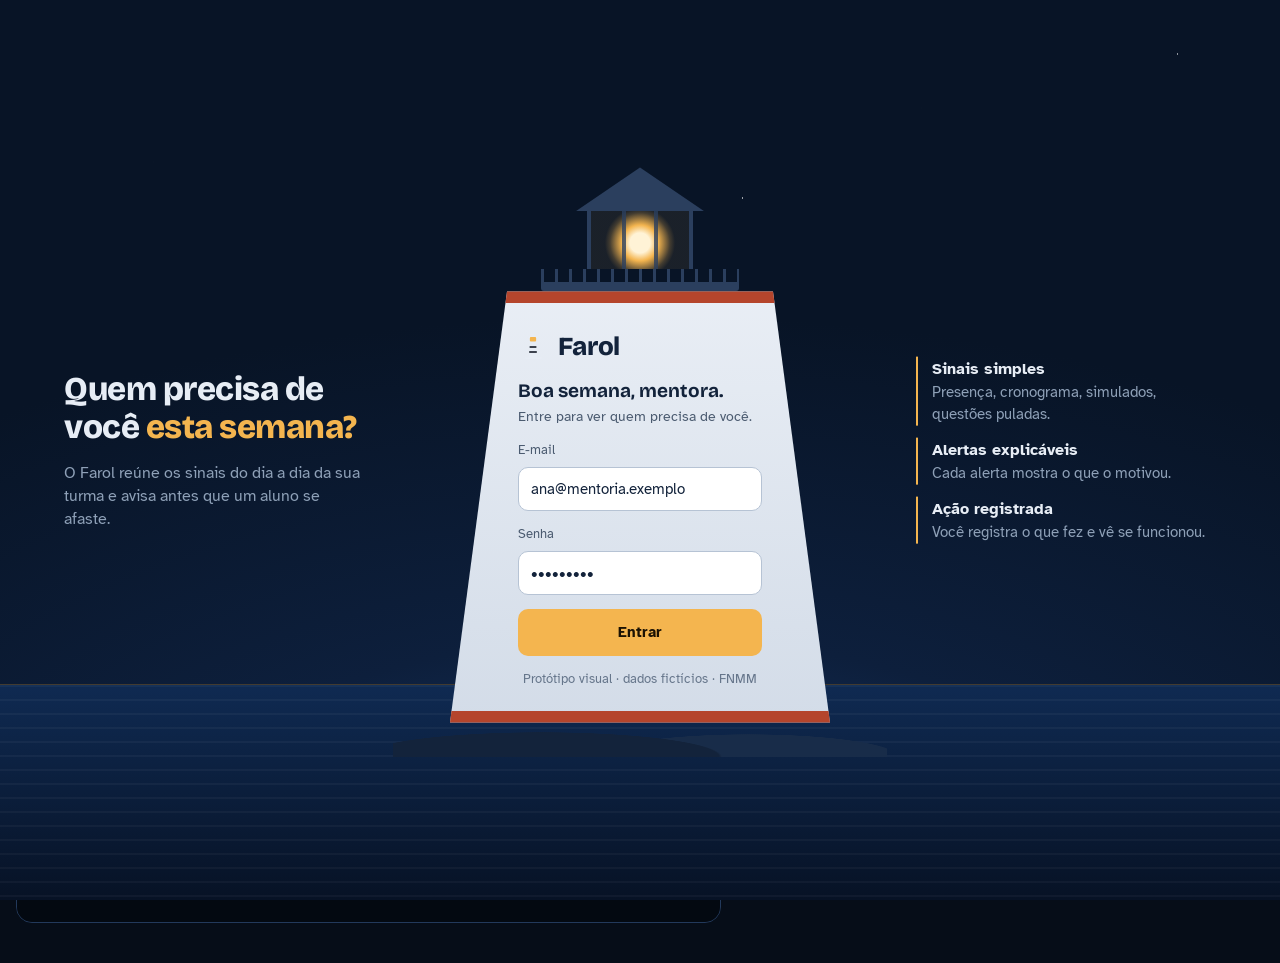
==== index.html @ 8d132df9 "Feat: add mentor panel prototype" ====
<!doctype html>
<html lang="pt-BR">
<head>
<meta charset="utf-8">
<meta name="viewport" content="width=device-width, initial-scale=1, viewport-fit=cover">
<style>:root{padding-top:env(safe-area-inset-top,0px);padding-bottom:env(safe-area-inset-bottom,0px)}body{margin:0}img{max-width:100%}[hidden]{display:none!important}</style>
<title>Farol · Painel do Mentor</title>
<meta name="claude:viewport-fit-sides" content="cover">
<link rel="preconnect" href="https://fonts.googleapis.com">
<link rel="preconnect" href="https://fonts.gstatic.com" crossorigin>
<link rel="stylesheet" href="https://fonts.googleapis.com/css2?family=Bricolage+Grotesque:opsz,wght@12..96,500;12..96,700;12..96,800&family=Atkinson+Hyperlegible:wght@400;700&family=IBM+Plex+Mono:wght@400;500&display=swap">
<style>
/* Layout: night-sea UI, single dark look by choice. The lighthouse sits at the left of the class grid; its beam sweeps an arc and lights up students who need attention, which then fill the alert column. */
:root {
  --night: #060d18;
  --sea: #0b1729;
  --panel: #102039;
  --panel-2: #152a48;
  --line: #22395b;
  --ink: #e7edf5;
  --muted: #8ea0b7;
  --dim: #4a5d78;
  --beam: #f4b54f;
  --beam-glow: rgba(244, 181, 79, .35);
  --warn: #f2875a;
  --warn-bg: rgba(242, 135, 90, .14);
  --amber-bg: rgba(244, 181, 79, .13);
  --ok: #6fcaa0;
  --f-display: "Bricolage Grotesque", "Segoe UI", system-ui, sans-serif;
  --f-body: "Atkinson Hyperlegible", "Segoe UI", system-ui, sans-serif;
  --f-mono: "IBM Plex Mono", ui-monospace, monospace;
  color-scheme: dark;
}
* { box-sizing: border-box; }
html, body { height: 100%; }
body { background: var(--night); color: var(--ink); font-family: var(--f-body); font-size: 15px; line-height: 1.5; }
h1, h2, h3 { font-family: var(--f-display); margin: 0; line-height: 1.15; text-wrap: balance; }
p { margin: 0; }
button { font: inherit; color: inherit; cursor: pointer; }
button:focus-visible, input:focus-visible { outline: 2px solid var(--beam); outline-offset: 2px; }
.mono { font-family: var(--f-mono); font-size: 12px; letter-spacing: .06em; text-transform: uppercase; color: var(--muted); }

/* ---------- Login ---------- */
.login { position: fixed; inset: 0; z-index: 30; overflow: hidden; display: grid; place-items: center; padding-block: calc(24px + env(safe-area-inset-top, 0px)) env(safe-area-inset-bottom, 0px); padding-left: max(16px, env(safe-area-inset-left, 0px)); padding-right: max(16px, env(safe-area-inset-right, 0px));
  --stone: #e9eef5; --stone-2: #d3dce8; --stone-ink: #13233b; --brick: #b5452c; --iron: #2b3f5e; }
.scene { position: absolute; inset: 0; background: radial-gradient(90% 65% at 50% 100%, #1a3a6b 0%, #0d1f3c 45%, #081426 100%); }
.scene-sea { position: absolute; left: 0; right: 0; bottom: 0; height: 24%; background:
  repeating-linear-gradient(180deg, rgba(255,255,255,.035) 0 2px, transparent 2px 14px),
  linear-gradient(180deg, #0f2a52 0%, #071225 100%); border-top: 1px solid rgba(244,181,79,.25); }
.scene-copy { position: absolute; top: 50%; transform: translateY(-50%); width: min(300px, 26vw); display: grid; gap: 14px; }
.scene-copy.left { left: max(24px, 5vw); }
.scene-copy.right { right: max(24px, 5vw); }
.scene-copy h2 { font-size: clamp(26px, 2.6vw, 36px); font-weight: 800; letter-spacing: -.015em; }
.scene-copy h2 em { font-style: normal; color: var(--beam); }
.scene-copy p { color: var(--muted); font-size: 15.5px; }
.scene-copy ul { list-style: none; margin: 0; padding: 0; display: grid; gap: 12px; }
.scene-copy li { display: grid; gap: 2px; padding-left: 14px; border-left: 2px solid var(--beam); font-size: 14.5px; color: var(--muted); }
.scene-copy li b { color: var(--ink); font-size: 15.5px; }
.night { position: absolute; inset: 0; background: var(--night); z-index: 1; }
.tower-wrap { transition: opacity 1.2s ease, filter 1.2s ease, transform 1.2s ease; }
.tower-wrap.dissolve { opacity: 0; filter: blur(10px); transform: scale(1.06); }
.login.busy .btn-primary { opacity: .7; pointer-events: none; }
.login-beam { position: absolute; inset: 0; pointer-events: none; mix-blend-mode: screen; z-index: 3; transition: opacity 1.4s; }
.login-beam.off { opacity: 0; }
.tower-wrap { position: relative; z-index: 4; width: min(380px, 100%); display: grid; justify-items: center; }
.roof { width: 34%; height: 44px; background: var(--iron); clip-path: polygon(50% 0, 100% 100%, 0 100%); }
.lamproom { width: 28%; height: 58px; border: 4px solid var(--iron); border-top: 0; border-bottom: 0; background: linear-gradient(90deg, transparent 32%, rgba(43,63,94,.8) 32% 36%, transparent 36% 64%, rgba(43,63,94,.8) 64% 68%, transparent 68%), radial-gradient(circle at 50% 55%, #fff3d6 0 10px, #f4b54f 18px, rgba(244,181,79,.25) 30px, rgba(244,181,79,.08) 60%); display: grid; place-items: center; }
.lamp { width: 8px; height: 8px; }
.gallery { width: 52%; height: 22px; background: repeating-linear-gradient(90deg, var(--iron) 0 3px, transparent 3px 14px); border-bottom: 9px solid var(--iron); border-radius: 0 0 3px 3px; }
.tower { position: relative; width: 100%; background: linear-gradient(180deg, var(--stone), var(--stone-2)); color: var(--stone-ink); clip-path: polygon(15% 0, 85% 0, 100% 100%, 0 100%); padding: 36px 18% 34px; display: grid; gap: 14px; }
.tower::before { content: ""; position: absolute; left: 0; right: 0; top: 0; height: 12px; background: var(--brick); }
.tower::after { content: ""; position: absolute; left: 0; right: 0; bottom: 0; height: 12px; background: var(--brick); }
.tower .brand span { font-size: 26px; color: var(--stone-ink); }
.tower h1 { font-size: 19px; font-weight: 700; color: var(--stone-ink); }
.tower .tag { font-size: 14px; color: #4b5b70; }
.tower .field label { color: #4b5b70; }
.tower .field input { background: #fff; border: 1px solid #b6c3d4; color: var(--stone-ink); padding: 10px 12px; }
.tower .btn-primary { font-size: 15px; }
.tower .login-foot { color: #66768b; }
.tower .brand svg { width: 30px; height: 30px; }
.rocks { width: 130%; max-width: 100vw; height: 34px; background: radial-gradient(60% 120% at 30% 100%, #13233b 60%, transparent 61%), radial-gradient(50% 110% at 72% 100%, #182c49 60%, transparent 61%); }
@media (max-width: 1000px) { .scene-copy { display: none; } }
.stars { position: absolute; inset: 0; background-image:
  radial-gradient(1px 1px at 12% 18%, #fff8 50%, transparent 51%), radial-gradient(1px 1px at 34% 8%, #fff6 50%, transparent 51%),
  radial-gradient(1.5px 1.5px at 58% 22%, #fff9 50%, transparent 51%), radial-gradient(1px 1px at 72% 12%, #fff5 50%, transparent 51%),
  radial-gradient(1px 1px at 86% 30%, #fff7 50%, transparent 51%), radial-gradient(1px 1px at 44% 36%, #fff4 50%, transparent 51%),
  radial-gradient(1.5px 1.5px at 92% 6%, #fff8 50%, transparent 51%), radial-gradient(1px 1px at 22% 40%, #fff5 50%, transparent 51%); }
.field { display: grid; gap: 6px; }
.field label { font-size: 13px; color: var(--muted); }
.field input { background: var(--sea); border: 1px solid var(--line); border-radius: 10px; padding: 11px 12px; color: var(--ink); font: inherit; }
.btn-primary { background: var(--beam); color: #1b1203; border: 0; border-radius: 10px; padding: 12px 16px; font-weight: 700; font-size: 16px; box-shadow: 0 0 0 0 var(--beam-glow); transition: box-shadow .2s; }
.btn-primary:hover { box-shadow: 0 0 0 6px var(--beam-glow); }
.login-foot { font-size: 12.5px; color: var(--dim); text-align: center; }

.brand { display: flex; align-items: center; gap: 10px; }
.brand svg { width: 34px; height: 34px; flex: none; }
.brand span { font-family: var(--f-display); font-weight: 800; font-size: 22px; letter-spacing: -.01em; }

/* ---------- Painel ---------- */
.app { min-height: 100%; display: grid; grid-template-rows: auto 1fr; }
.topbar { position: sticky; top: env(safe-area-inset-top, 0px); z-index: 5; background: rgba(6, 13, 24, .9); backdrop-filter: blur(8px); border-bottom: 1px solid var(--line); }
.topbar .in { max-width: 1320px; margin: 0 auto; padding-block: 12px; padding-left: max(16px, env(safe-area-inset-left, 0px)); padding-right: max(16px, env(safe-area-inset-right, 0px)); display: flex; align-items: center; gap: 16px; flex-wrap: wrap; }
.topbar .week { margin-left: auto; }
.who-me { display: flex; align-items: center; gap: 10px; font-size: 14px; }
.avatar { width: 32px; height: 32px; border-radius: 50%; display: grid; place-items: center; background: var(--panel-2); font-family: var(--f-mono); font-size: 12px; color: var(--ink); flex: none; }
.btn-ghost { background: transparent; border: 1px solid var(--line); border-radius: 9px; padding: 7px 12px; font-size: 13.5px; display: inline-flex; gap: 8px; align-items: center; }
.btn-ghost:hover { border-color: var(--beam); color: var(--beam); }

main.wrap { max-width: 1320px; margin: 0 auto; width: 100%; padding-block: 24px 40px; padding-left: max(16px, env(safe-area-inset-left, 0px)); padding-right: max(16px, env(safe-area-inset-right, 0px)); display: grid; gap: 20px; align-content: start; }
.greet { display: flex; justify-content: space-between; align-items: end; gap: 16px; flex-wrap: wrap; }
.greet h1 { font-size: clamp(24px, 3vw, 32px); font-weight: 700; }
.greet p { color: var(--muted); }
.stats { display: grid; grid-template-columns: repeat(4, minmax(0, 1fr)); gap: 12px; }
.stat { background: var(--panel); border: 1px solid var(--line); border-radius: 12px; padding: 14px 16px; display: grid; gap: 2px; }
.stat b { font-family: var(--f-display); font-size: 32px; line-height: 1.1; font-variant-numeric: tabular-nums; }
.stat span { font-size: 13px; color: var(--muted); }
.stat.p b { color: var(--warn); } .stat.a b { color: var(--beam); } .stat.o b { color: var(--ink); } .stat.k b { color: var(--ok); }

.board { display: grid; grid-template-columns: minmax(0, 1.35fr) minmax(0, 1fr); gap: 20px; align-items: start; }
.sea { position: relative; background: linear-gradient(180deg, var(--sea), #0a1424); border: 1px solid var(--line); border-radius: 16px; overflow: hidden; padding: 20px 20px 24px 96px; min-height: 420px; }
.sea-head { display: flex; justify-content: space-between; gap: 12px; align-items: baseline; margin-bottom: 14px; position: relative; z-index: 3; flex-wrap: wrap; }
.sea-head h2 { font-size: 18px; font-weight: 700; }
.house { position: absolute; left: 14px; top: 26px; width: 62px; z-index: 4; }
.beam { position: absolute; inset: 0; pointer-events: none; z-index: 2; mix-blend-mode: screen; transition: opacity 1.4s; }
.beam.off { opacity: 0; }
.shade { position: absolute; inset: 0; pointer-events: none; z-index: 3; background: rgba(3, 7, 14, .86); transition: opacity .6s; }
.shade.off { opacity: 0; }
.grid { position: relative; z-index: 1; display: grid; grid-template-columns: repeat(auto-fill, minmax(118px, 1fr)); gap: 8px; }
.tile { display: flex; align-items: center; gap: 8px; padding: 8px; border-radius: 10px; background: rgba(21, 42, 72, .55); border: 1px solid transparent; text-align: left; transition: background .4s, border-color .4s, box-shadow .6s, opacity .4s; min-width: 0; }
.tile .avatar { width: 28px; height: 28px; font-size: 11px; }
.tile .nm { font-size: 13.5px; white-space: nowrap; overflow: hidden; text-overflow: ellipsis; min-width: 0; }
.tile .dot { width: 8px; height: 8px; border-radius: 50%; margin-left: auto; flex: none; background: var(--dim); opacity: 0; transition: opacity .4s; }
.tile.seen .dot { opacity: 1; }
.tile.seen.ok .dot { background: var(--ok); opacity: .55; }
.tile.seen.obs { border-color: rgba(142, 160, 183, .35); }
.tile.seen.obs .dot { background: var(--muted); }
.tile.lit { background: var(--amber-bg); border-color: var(--beam); box-shadow: 0 0 0 1px var(--beam), 0 0 28px -4px var(--beam-glow); }
.tile.lit .avatar { background: var(--beam); color: #1b1203; }
.tile.lit .dot { background: var(--beam); }
.tile.lit.prio { background: var(--warn-bg); border-color: var(--warn); box-shadow: 0 0 0 1px var(--warn), 0 0 30px -4px rgba(242, 135, 90, .45); }
.tile.lit.prio .avatar { background: var(--warn); }
.tile.lit.prio .dot { background: var(--warn); }
.tile.flash { animation: flash 1.1s ease-out; }
@keyframes flash { 0% { transform: scale(1); } 25% { transform: scale(1.07); } 100% { transform: scale(1); } }
.legend { display: flex; flex-wrap: wrap; gap: 14px; margin-top: 16px; font-size: 12.5px; color: var(--muted); position: relative; z-index: 3; }
.legend i { display: inline-block; width: 8px; height: 8px; border-radius: 50%; margin-right: 6px; vertical-align: 1px; }

.alerts { display: grid; gap: 12px; }
.alerts-head { display: flex; justify-content: space-between; align-items: baseline; gap: 10px; }
.alerts-head h2 { font-size: 18px; font-weight: 700; }
.scan-state { font-family: var(--f-mono); font-size: 12px; color: var(--beam); }
.empty { border: 1px dashed var(--line); border-radius: 14px; padding: 28px 20px; text-align: center; color: var(--muted); font-size: 14px; }
.card { background: var(--panel); border: 1px solid var(--line); border-left: 3px solid var(--beam); border-radius: 12px; padding: 16px; display: grid; gap: 10px; animation: enter .5s ease-out both; }
.card.prio { border-left-color: var(--warn); }
@keyframes enter { from { opacity: 0; transform: translateY(8px); } to { opacity: 1; transform: none; } }
.card-top { display: flex; align-items: center; gap: 10px; }
.card-top .avatar { background: var(--panel-2); }
.card-top b { font-family: var(--f-display); font-size: 16.5px; }
.card-top small { display: block; color: var(--muted); font-size: 12.5px; }
.lvl { margin-left: auto; font-family: var(--f-mono); font-size: 11px; text-transform: uppercase; letter-spacing: .05em; padding: 3px 8px; border-radius: 6px; background: var(--amber-bg); color: var(--beam); white-space: nowrap; }
.lvl.prio { background: var(--warn-bg); color: var(--warn); }
.chips { display: flex; flex-wrap: wrap; gap: 6px; }
.chip { font-size: 12.5px; padding: 3px 9px; border-radius: 6px; background: var(--panel-2); }
.profile { font-size: 13.5px; color: var(--muted); }
.profile b { color: var(--ink); }
.card-actions { display: flex; gap: 8px; flex-wrap: wrap; }
.btn-sm { border: 1px solid var(--line); background: var(--panel-2); border-radius: 8px; padding: 6px 11px; font-size: 13px; }
.btn-sm.solid { background: var(--beam); color: #1b1203; border-color: var(--beam); font-weight: 700; }
.btn-sm:hover { border-color: var(--beam); }
.note-ok { font-size: 13px; color: var(--ok); background: rgba(111, 202, 160, .1); border-radius: 10px; padding: 10px 12px; }

/* ---------- Ficha ---------- */
.scrim { position: fixed; inset: 0; background: rgba(2, 6, 12, .6); z-index: 20; }
.drawer { position: fixed; top: 0; right: 0; bottom: 0; width: min(500px, 100%); z-index: 21; background: var(--sea); border-left: 1px solid var(--line); overflow-y: auto; padding: calc(20px + env(safe-area-inset-top, 0px)) max(20px, env(safe-area-inset-right, 0px)) calc(24px + env(safe-area-inset-bottom, 0px)) 22px; display: grid; gap: 18px; align-content: start; animation: slide .3s ease-out; }
@keyframes slide { from { transform: translateX(30px); opacity: 0; } to { transform: none; opacity: 1; } }
.drawer-head { display: flex; gap: 12px; align-items: center; }
.drawer-head .avatar { width: 44px; height: 44px; font-size: 14px; background: var(--beam); color: #1b1203; }
.drawer-head h2 { font-size: 22px; }
.drawer-head small { color: var(--muted); font-size: 13px; }
.drawer-head .x { margin-left: auto; background: none; border: 1px solid var(--line); border-radius: 8px; width: 34px; height: 34px; }
.box { background: var(--panel); border: 1px solid var(--line); border-radius: 12px; padding: 16px; display: grid; gap: 10px; }
.box h3 { font-size: 15px; font-weight: 700; }
.why { display: grid; gap: 0; }
.why-row { display: grid; grid-template-columns: minmax(0, 1fr) auto; gap: 4px 12px; padding-block: 10px; border-top: 1px solid var(--line); font-size: 14px; }
.why-row:first-child { border-top: 0; padding-top: 0; }
.why-row .cmp { grid-column: 1; font-family: var(--f-mono); font-size: 12px; color: var(--muted); }
.why-row .pts { grid-row: 1 / span 2; grid-column: 2; align-self: center; font-family: var(--f-mono); font-size: 13px; color: var(--beam); }
.why-total { display: flex; justify-content: space-between; font-family: var(--f-mono); font-size: 12.5px; color: var(--muted); padding-top: 10px; border-top: 1px solid var(--line); }
.why-total b { color: var(--ink); font-weight: 500; }
.spark { width: 100%; height: 64px; display: block; }
.sugg { display: grid; gap: 8px; }
.sugg label { display: flex; gap: 10px; align-items: flex-start; padding: 10px 12px; border: 1px solid var(--line); border-radius: 10px; font-size: 14px; cursor: pointer; }
.sugg input { accent-color: var(--beam); margin-top: 3px; }
.meta { display: grid; grid-template-columns: auto minmax(0, 1fr); gap: 6px 14px; font-size: 13.5px; }
.meta dt { color: var(--muted); }
.meta dd { margin: 0; }

@media (max-width: 960px) {
  .board { grid-template-columns: minmax(0, 1fr); }
}
@media (max-width: 560px) {
  .stats { grid-template-columns: repeat(2, minmax(0, 1fr)); }
  .sea { padding-left: 74px; }
  .house { width: 48px; left: 12px; }
  .grid { grid-template-columns: repeat(auto-fill, minmax(104px, 1fr)); }
  .tower { padding: 30px 16% 30px; }
}
</style>
</head>
<body>
<svg width="0" height="0" style="position:absolute" aria-hidden="true">
  <defs>
    <symbol id="logo" viewBox="0 0 48 48">
      <path d="M20 14h8l3 28H17z" fill="#e7edf5"/>
      <path d="M18.6 24h10.8M17.9 32h12.2" stroke="#060d18" stroke-width="2.4"/>
      <rect x="19" y="8" width="10" height="7" rx="1.5" fill="#f4b54f"/>
      <path d="M24 4l6 4H18z" fill="#e7edf5"/>
      <path d="M12 42h24" stroke="#e7edf5" stroke-width="2.4" stroke-linecap="round"/>
    </symbol>
    <symbol id="house" viewBox="0 0 80 200">
      <path d="M30 40h20l8 150H22z" fill="#dfe6ef"/>
      <path d="M27.6 80h24.8M25.6 115h28.8M23.8 150h32.4" stroke="#b5452c" stroke-width="12"/>
      <rect x="24" y="34" width="32" height="8" rx="2" fill="#2b3f5e"/>
      <rect class="lamp" x="29" y="16" width="22" height="18" rx="3" fill="#f4b54f"/>
      <path d="M26 16h28L40 2z" fill="#2b3f5e"/>
      <path d="M8 196c10-8 54-8 64 0" stroke="#1b2c46" stroke-width="10" stroke-linecap="round" fill="none"/>
    </symbol>
  </defs>
</svg>

<!-- LOGIN -->
<section class="login" id="login">
  <div class="night" id="night">
  <div class="scene" aria-hidden="true">
    <div class="stars"></div>
    <div class="scene-sea"></div>
  </div>
  <div class="scene-copy left">
    <h2>Quem precisa de você <em>esta semana?</em></h2>
    <p>O Farol reúne os sinais do dia a dia da sua turma e avisa antes que um aluno se afaste.</p>
  </div>
  <div class="scene-copy right">
    <ul>
      <li><b>Sinais simples</b>Presença, cronograma, simulados, questões puladas.</li>
      <li><b>Alertas explicáveis</b>Cada alerta mostra o que o motivou.</li>
      <li><b>Ação registrada</b>Você registra o que fez e vê se funcionou.</li>
    </ul>
  </div>
  </div>
  <canvas class="login-beam" id="loginBeam" aria-hidden="true"></canvas>

  <div class="tower-wrap">
    <div class="roof" aria-hidden="true"></div>
    <div class="lamproom" aria-hidden="true"><span class="lamp" id="lamp"></span></div>
    <div class="gallery" aria-hidden="true"></div>
    <form class="tower" id="loginForm" autocomplete="off">
      <div class="brand"><svg aria-hidden="true"><use href="#logo"/></svg><span>Farol</span></div>
      <div style="display:grid;gap:4px">
        <h1>Boa semana, mentora.</h1>
        <p class="tag">Entre para ver quem precisa de você.</p>
      </div>
      <div class="field"><label for="email">E-mail</label><input id="email" type="email" value="ana@mentoria.exemplo"></div>
      <div class="field"><label for="senha">Senha</label><input id="senha" type="password" value="farol2026"></div>
      <button class="btn-primary" type="submit">Entrar</button>
      <p class="login-foot">Protótipo visual · dados fictícios · FNMM</p>
    </form>
    <div class="rocks" aria-hidden="true"></div>
  </div>
</section>

<!-- PAINEL -->
<div class="app" id="app">
  <header class="topbar">
    <div class="in">
      <div class="brand"><svg aria-hidden="true"><use href="#logo"/></svg><span>Farol</span></div>
      <span class="mono week">Semana de 19 a 25/out</span>
      <button class="btn-ghost" id="rescan" type="button">↻ Varrer de novo</button>
      <div class="who-me"><span class="avatar">AS</span><span>Ana Souza</span></div>
    </div>
  </header>

  <main class="wrap">
    <div class="greet">
      <div style="display:grid;gap:4px">
        <h1>Bom dia, Ana.</h1>
        <p>O Farol varreu os sinais da sua turma nesta semana.</p>
      </div>
      <span class="mono">38 alunos · atualizado às 08:00</span>
    </div>

    <div class="stats">
      <div class="stat p"><b id="cP">0</b><span>prioridade</span></div>
      <div class="stat a"><b id="cA">0</b><span>atenção</span></div>
      <div class="stat o"><b id="cO">0</b><span>observar</span></div>
      <div class="stat k"><b id="cK">0</b><span>em dia</span></div>
    </div>

    <div class="board">
      <div class="sea" id="sea">
        <svg class="house" id="house" viewBox="0 0 80 200" aria-hidden="true"><use href="#house"/></svg>
        <canvas class="beam" id="beam" aria-hidden="true"></canvas>
        <div class="shade" id="shade"></div>
        <div class="sea-head">
          <h2>Sua turma</h2>
          <span class="mono">ordem alfabética</span>
        </div>
        <div class="grid" id="grid"></div>
        <div class="legend">
          <span><i style="background:var(--warn)"></i>Prioridade</span>
          <span><i style="background:var(--beam)"></i>Atenção</span>
          <span><i style="background:var(--muted)"></i>Observar</span>
          <span><i style="background:var(--ok);opacity:.6"></i>Em dia</span>
        </div>
      </div>

      <aside class="alerts">
        <div class="alerts-head">
          <h2>Precisam de atenção</h2>
          <span class="scan-state" id="scanState">varrendo…</span>
        </div>
        <div id="alertList" style="display:grid;gap:12px">
          <div class="empty" id="empty">O facho está passando pela turma.<br>Quem precisar de atenção aparece aqui.</div>
        </div>
        <div class="note-ok" id="okNote" hidden>✓ 2 alunos melhoraram depois das ações da semana passada: Sofia N. e Igor C.</div>
      </aside>
    </div>
  </main>
</div>

<div class="scrim" id="scrim" hidden></div>
<aside class="drawer" id="drawer" hidden aria-label="Ficha do aluno"></aside>

<script>
const FLAGGED = {
  "Beatriz A.": {
    age: 16, level: "prio", levelTxt: "Prioridade", profile: "perda de motivação", course: "Direito", report: "Responsáveis (com consentimento)",
    chips: ["sem acesso há 8 dias", "faltou aos 2 últimos encontros", "45% de pulos rápidos"],
    why: [
      ["Sem acesso à plataforma", "8 dias · antes: acesso quase diário", "gatilho"],
      ["Faltas em encontros de mentoria", "2 seguidas · antes: nenhuma em 6 semanas", "+4"],
      ["Questões puladas em menos de 20 s", "45% · antes: 8%", "+1"]
    ],
    total: "5 pts + gatilho forte",
    trend: [6, 6, 5, 5, 3, 1],
    sugg: ["Contato hoje, por mensagem pessoal, sem cobrança", "Conversa sobre o objetivo e o curso escolhido", "Se não houver resposta em 48h, falar com os responsáveis"]
  },
  "Lucas S.": {
    age: 17, level: "att", levelTxt: "Atenção", profile: "sobrecarga", course: "Medicina", report: "Responsáveis (com consentimento)",
    chips: ["pulou 8 de 10 difíceis em Química", "estudo após 23h em 4 de 7 dias", "2 mensagens sem resposta"],
    why: [
      ["Evita o desafio em Química", "80% das difíceis puladas · antes: 30%", "+2"],
      ["Sessões de estudo após 23h", "4 de 7 dias · antes: 1 de 7", "+1"],
      ["Mensagens do mentor sem resposta", "2 · antes: respondia no mesmo dia", "+2"]
    ],
    total: "5 pts",
    trend: [5, 6, 6, 5, 4, 3],
    sugg: ["Conversa sobre a rotina e o sono", "Reduzir a carga desta semana de 30h para 24h", "Trocar blocos de Humanas (acima da meta) por Estequiometria"]
  },
  "Pedro H.": {
    age: 17, level: "att", levelTxt: "Atenção", profile: "dificuldade em Matemática", course: "Engenharia Civil", report: "Responsáveis (com consentimento)",
    chips: ["70% de erro em Funções", "5 min por questão de Matemática", "simulado: −40 pts em Matemática"],
    why: [
      ["Cronograma de Matemática", "50% cumprido · antes: 85%", "+2"],
      ["Evita o desafio em Matemática", "75% das difíceis puladas · antes: 35%", "+2"],
      ["Simulado de Matemática", "−40 pontos em relação ao anterior", "+1"]
    ],
    total: "5 pts",
    trend: [5, 5, 4, 4, 4, 3],
    sugg: ["Reforço em Funções com questões de nível médio", "Monitoria de Matemática nesta semana", "Revisar a trilha: voltar a Funções do 1º grau"]
  },
  "Rafael M.": {
    age: 29, level: "att", levelTxt: "Atenção", profile: "conciliar trabalho e estudo", course: "Medicina", report: "O próprio aluno (adulto)",
    chips: ["3 prazos perdidos em semana de plantão", "estuda só nos dias de folga"],
    why: [
      ["Prazos do cronograma", "3 perdidos na semana de plantão · antes: 0", "+2"],
      ["Dias com acesso", "2 por semana · antes: 5", "+2"]
    ],
    total: "4 pts",
    trend: [5, 5, 3, 5, 2, 2],
    sugg: ["Cronograma ajustado à escala de plantões", "Blocos curtos de 25 min nos dias de plantão", "Concentrar simulados nas folgas"]
  }
};
const OBSERVE = ["Daniel F.", "Júlia R.", "Thiago R."];
const NAMES = ["Ana C.","Bruno L.","Beatriz A.","Camila R.","Carlos E.","Daniel F.","Davi N.","Eduarda P.","Enzo M.","Fernanda T.","Gabriel S.","Giovana B.","Gustavo O.","Helena V.","Igor C.","Isabela M.","João P.","Júlia R.","Larissa G.","Laura F.","Lucas S.","Luiza D.","Marcos A.","Maria C.","Mateus B.","Nicole S.","Pedro H.","Rafael M.","Rebeca L.","Samuel T.","Sofia N.","Thiago R.","Valentina C.","Vinícius P.","Yasmin O.","Arthur G.","Manuela K.","Leonardo V."].sort((a, b) => a.localeCompare(b, "pt"));
const initials = n => n.split(/\s+/).map(p => p[0]).join("").slice(0, 2).toUpperCase();
const reduce = matchMedia("(prefers-reduced-motion: reduce)").matches;

/* ---------- Login: uma volta completa, da direita, sentido anti-horário ---------- */
const login = document.getElementById("login");
const lc = document.getElementById("loginBeam");
const lctx = lc.getContext("2d");
const night = document.getElementById("night");
let loginRaf = 0;
function revealFromLogin(done) {
  const DUR = reduce ? 0 : 4200;
  const t0 = performance.now();
  const step = now => {
    const r = login.getBoundingClientRect();
    const dpr = devicePixelRatio || 1;
    if (lc.width !== Math.round(r.width * dpr) || lc.height !== Math.round(r.height * dpr)) {
      lc.width = Math.round(r.width * dpr); lc.height = Math.round(r.height * dpr);
    }
    lctx.setTransform(dpr, 0, 0, dpr, 0, 0);
    lctx.clearRect(0, 0, r.width, r.height);
    const lamp = document.getElementById("lamp").getBoundingClientRect();
    const ox = lamp.left - r.left + lamp.width / 2, oy = lamp.top - r.top + lamp.height / 2;
    const p = DUR ? Math.min(1, (now - t0) / DUR) : 1;
    const e = p < .5 ? 2 * p * p : 1 - Math.pow(-2 * p + 2, 2) / 2;
    const swept = 360 * e;                       // graus já varridos
    drawBeam(lctx, ox, oy, -swept * Math.PI / 180, Math.hypot(r.width, r.height) * 1.1, 0.16, 0.5);
    const g = lctx.createRadialGradient(ox, oy, 0, ox, oy, 70);
    g.addColorStop(0, "rgba(255,214,140,.8)"); g.addColorStop(1, "rgba(255,214,140,0)");
    lctx.fillStyle = g; lctx.beginPath(); lctx.arc(ox, oy, 70, 0, Math.PI * 2); lctx.fill();
    // conic do CSS: 0deg = para cima, horário. O facho começa à direita (90deg) e anda para trás.
    const lead = 90 - swept - 4;
    const m = `conic-gradient(from ${lead}deg at ${ox}px ${oy}px, #000 0deg, transparent 10deg ${Math.max(10, swept + 4)}deg, #000 ${Math.max(12, swept + 6)}deg)`;
    night.style.webkitMaskImage = m; night.style.maskImage = m;
    if (p < 1) { loginRaf = requestAnimationFrame(step); return; }
    night.style.opacity = 0;
    lc.classList.add("off");
    document.querySelector(".tower-wrap").classList.add("dissolve");
    setTimeout(done, reduce ? 0 : 1200);
  };
  loginRaf = requestAnimationFrame(step);
}
function drawBeam(ctx, ox, oy, ang, len, half, alpha) {
  const g = ctx.createRadialGradient(ox, oy, 0, ox, oy, len);
  g.addColorStop(0, `rgba(255,214,140,${alpha})`);
  g.addColorStop(0.45, `rgba(255,206,120,${alpha * 0.4})`);
  g.addColorStop(1, "rgba(255,206,120,0)");
  ctx.fillStyle = g;
  ctx.beginPath();
  ctx.moveTo(ox, oy);
  ctx.arc(ox, oy, len, ang - half, ang + half);
  ctx.closePath();
  ctx.fill();
}

/* ---------- Painel ---------- */
const grid = document.getElementById("grid");
NAMES.forEach(n => {
  const b = document.createElement("button");
  b.type = "button";
  b.className = "tile";
  b.dataset.name = n;
  const f = FLAGGED[n];
  b.dataset.kind = f ? f.level : OBSERVE.includes(n) ? "obs" : "ok";
  b.innerHTML = `<span class="avatar">${initials(n)}</span><span class="nm">${n}</span><span class="dot"></span>`;
  if (f) b.addEventListener("click", () => openDrawer(n));
  grid.appendChild(b);
});

const sea = document.getElementById("sea");
const bc = document.getElementById("beam");
const bctx = bc.getContext("2d");
const shade = document.getElementById("shade");
const list = document.getElementById("alertList");
const counts = { prio: 0, att: 0, obs: 0, ok: 0 };
const START = -12, END = 100;   // graus: 0 = para a direita, 90 = para baixo
let scanRaf = 0, tiles = [], origin = { x: 0, y: 0 };

function measure() {
  const r = sea.getBoundingClientRect();
  const lamp = document.getElementById("house").getBoundingClientRect();
  origin = { x: lamp.left - r.left + lamp.width / 2, y: lamp.top - r.top + lamp.height * 0.125 };
  const dpr = devicePixelRatio || 1;
  bc.width = Math.round(r.width * dpr); bc.height = Math.round(r.height * dpr);
  bctx.setTransform(dpr, 0, 0, dpr, 0, 0);
  tiles = [...grid.children].map(el => {
    const t = el.getBoundingClientRect();
    const dx = t.left - r.left + t.width / 2 - origin.x, dy = t.top - r.top + t.height / 2 - origin.y;
    return { el, ang: Math.atan2(dy, dx) * 180 / Math.PI };
  });
  return r;
}

function paint(deg, revealAll) {
  const r = sea.getBoundingClientRect();
  bctx.clearRect(0, 0, r.width, r.height);
  const len = Math.hypot(r.width, r.height) * 1.2;
  drawBeam(bctx, origin.x, origin.y, deg * Math.PI / 180, len, 0.13, 0.5);
  const g = bctx.createRadialGradient(origin.x, origin.y, 0, origin.x, origin.y, 46);
  g.addColorStop(0, "rgba(255,214,140,.7)"); g.addColorStop(1, "rgba(255,214,140,0)");
  bctx.fillStyle = g; bctx.beginPath(); bctx.arc(origin.x, origin.y, 46, 0, Math.PI * 2); bctx.fill();
  if (!revealAll) {
    // tudo que o facho já varreu (de START até a borda do facho) fica revelado
    const cssFrom = 90 + START - 30;            // conic: 0deg = para cima
    const edge = deg - START + 30 + 6;
    const m = `conic-gradient(from ${cssFrom}deg at ${origin.x}px ${origin.y}px, transparent 0deg ${edge}deg, #000 ${edge + 8}deg)`;
    shade.style.webkitMaskImage = m; shade.style.maskImage = m;
  }
}

function reveal(t) {
  if (t.el.classList.contains("seen")) return;
  const k = t.el.dataset.kind;
  t.el.classList.add("seen", k === "prio" || k === "att" ? "lit" : k);
  if (k === "prio") t.el.classList.add("prio");
  counts[k]++;
  document.getElementById({ prio: "cP", att: "cA", obs: "cO", ok: "cK" }[k]).textContent = counts[k];
  if (k === "prio" || k === "att") {
    if (!reduce) t.el.classList.add("flash");
    addCard(t.el.dataset.name);
  }
}

function addCard(n) {
  const f = FLAGGED[n];
  document.getElementById("empty")?.remove();
  const c = document.createElement("article");
  c.className = "card" + (f.level === "prio" ? " prio" : "");
  c.dataset.rank = f.level === "prio" ? 0 : 1;
  c.innerHTML = `
    <div class="card-top"><span class="avatar">${initials(n)}</span>
      <div><b>${n}</b><small>${f.age} anos · ${f.course}</small></div>
      <span class="lvl ${f.level === "prio" ? "prio" : ""}">${f.levelTxt}</span></div>
    <div class="chips">${f.chips.map(c => `<span class="chip">${c}</span>`).join("")}</div>
    <p class="profile">Sinais compatíveis com <b>${f.profile}</b></p>
    <div class="card-actions">
      <button class="btn-sm solid" type="button">Registrar ação</button>
      <button class="btn-sm" type="button" data-open>Por que este alerta?</button>
    </div>`;
  c.querySelector("[data-open]").addEventListener("click", () => openDrawer(n));
  c.querySelector(".solid").addEventListener("click", () => openDrawer(n));
  const after = [...list.children].find(x => +x.dataset.rank > +c.dataset.rank);
  list.insertBefore(c, after || null);
}

function resetPanel() {
  cancelAnimationFrame(scanRaf);
  Object.keys(counts).forEach(k => counts[k] = 0);
  ["cP", "cA", "cO", "cK"].forEach(id => document.getElementById(id).textContent = 0);
  list.innerHTML = `<div class="empty" id="empty">O facho está passando pela turma.<br>Quem precisar de atenção aparece aqui.</div>`;
  document.getElementById("okNote").hidden = true;
  document.getElementById("scanState").textContent = "varrendo…";
  [...grid.children].forEach(el => el.className = "tile");
  shade.classList.remove("off");
  bc.classList.remove("off");
  shade.style.webkitMaskImage = "none"; shade.style.maskImage = "none";
  const r = measure();
  bctx.clearRect(0, 0, r.width, r.height);
}

function scan() {
  resetPanel();
  const DUR = reduce ? 0 : 3800;
  const t0 = performance.now();
  const step = now => {
    const p = DUR ? Math.min(1, (now - t0) / DUR) : 1;
    const e = p < .5 ? 2 * p * p : 1 - Math.pow(-2 * p + 2, 2) / 2;
    const deg = START + (END - START) * e;
    paint(deg, false);
    tiles.forEach(t => { if (t.ang <= deg + 4) reveal(t); });
    if (p < 1) { scanRaf = requestAnimationFrame(step); return; }
    tiles.forEach(reveal);
    shade.classList.add("off");
    document.getElementById("scanState").textContent = "varredura concluída";
    document.getElementById("okNote").hidden = false;
    bc.classList.add("off");
  };
  scanRaf = requestAnimationFrame(step);
}

/* ---------- Ficha ---------- */
const drawer = document.getElementById("drawer"), scrim = document.getElementById("scrim");
function spark(vals) {
  const w = 300, h = 64, max = 7, pad = 6;
  const pts = vals.map((v, i) => [pad + i * (w - 2 * pad) / (vals.length - 1), h - pad - v / max * (h - 2 * pad)]);
  const line = pts.map((p, i) => (i ? "L" : "M") + p[0].toFixed(1) + " " + p[1].toFixed(1)).join(" ");
  const last = pts[pts.length - 1];
  return `<svg class="spark" viewBox="0 0 ${w} ${h}" preserveAspectRatio="none" aria-label="Dias com estudo por semana, últimas 6 semanas">
    <path d="${line} L${last[0]} ${h} L${pts[0][0]} ${h}Z" fill="rgba(244,181,79,.12)"/>
    <path d="${line}" fill="none" stroke="#f4b54f" stroke-width="2" vector-effect="non-scaling-stroke"/>
    <circle cx="${last[0]}" cy="${last[1]}" r="4" fill="#f4b54f"/></svg>`;
}
function openDrawer(n) {
  const f = FLAGGED[n];
  drawer.innerHTML = `
    <div class="drawer-head"><span class="avatar">${initials(n)}</span>
      <div><h2>${n}</h2><small>${f.age} anos · quer ${f.course}</small></div>
      <button class="x" type="button" aria-label="Fechar">✕</button></div>
    <div class="box">
      <div style="display:flex;justify-content:space-between;gap:10px;align-items:center"><h3>Por que este alerta</h3><span class="lvl ${f.level === "prio" ? "prio" : ""}">${f.levelTxt}</span></div>
      <div class="why">${f.why.map(w => `<div class="why-row"><span>${w[0]}</span><span class="pts">${w[2]}</span><span class="cmp">${w[1]}</span></div>`).join("")}</div>
      <div class="why-total"><span>Comparado com o histórico do próprio aluno</span><b>${f.total}</b></div>
    </div>
    <div class="box">
      <h3>Dias com estudo por semana</h3>
      ${spark(f.trend)}
      <div style="display:flex;justify-content:space-between" class="mono"><span>6 semanas atrás</span><span>esta semana</span></div>
    </div>
    <div class="box">
      <h3>Sinais compatíveis com ${f.profile}</h3>
      <p style="font-size:13.5px;color:var(--muted)">É uma hipótese para orientar a conversa, não um diagnóstico.</p>
      <div class="sugg">${f.sugg.map((s, i) => `<label><input type="radio" name="sg" ${i ? "" : "checked"}>${s}</label>`).join("")}</div>
      <button class="btn-primary" type="button" style="font-size:15px">Registrar ação e agendar follow-up</button>
    </div>
    <div class="box">
      <h3>Acompanhamento</h3>
      <dl class="meta"><dt>Relatório semanal</dt><dd>${f.report}</dd><dt>Última ação</dt><dd>Nenhuma registrada</dd><dt>Follow-up</dt><dd>Em 7 dias, conferindo os sinais acima</dd></dl>
    </div>`;
  drawer.querySelector(".x").addEventListener("click", closeDrawer);
  drawer.hidden = false; scrim.hidden = false;
  drawer.querySelector(".x").focus();
}
function closeDrawer() { drawer.hidden = true; scrim.hidden = true; }
scrim.addEventListener("click", closeDrawer);
addEventListener("keydown", e => { if (e.key === "Escape") closeDrawer(); });

/* ---------- Fluxo ---------- */
document.body.style.overflow = "hidden";
resetPanel();
document.getElementById("loginForm").addEventListener("submit", e => {
  e.preventDefault();
  if (login.classList.contains("busy")) return;
  login.classList.add("busy");
  revealFromLogin(() => {
    login.hidden = true;
    document.body.style.overflow = "";
    scan();
  });
});
document.getElementById("rescan").addEventListener("click", scan);
let rt;
addEventListener("resize", () => { clearTimeout(rt); rt = setTimeout(measure, 150); });
</script>

</body>
</html>
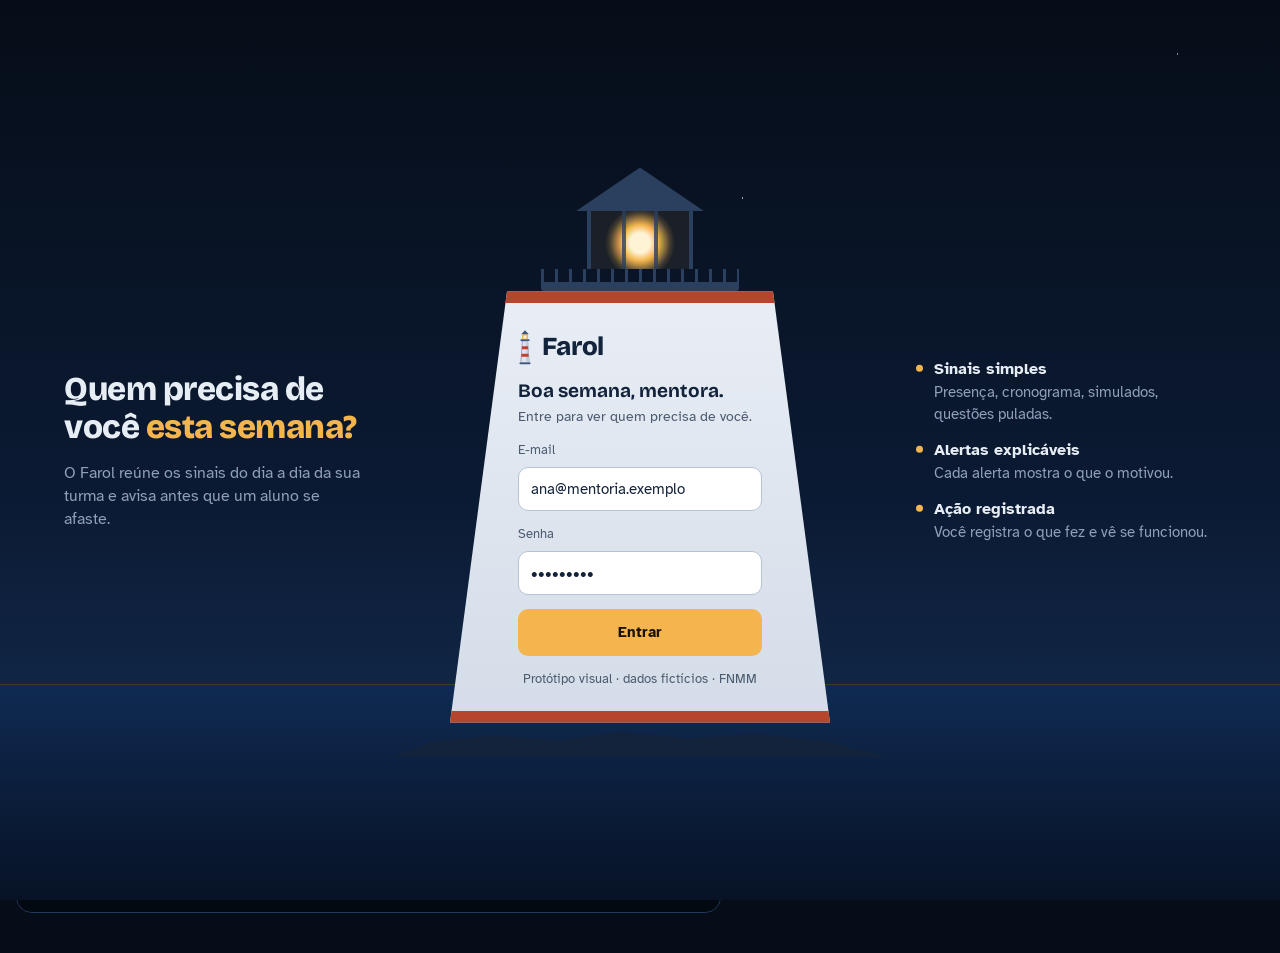
==== commit 98b0c4d5: "Feat: add coordinator view, student feedbacks and visual polish to panel" ====
--- a/index.html
+++ b/index.html
@@ -8,7 +8,7 @@
 <meta name="claude:viewport-fit-sides" content="cover">
 <link rel="preconnect" href="https://fonts.googleapis.com">
 <link rel="preconnect" href="https://fonts.gstatic.com" crossorigin>
-<link rel="stylesheet" href="https://fonts.googleapis.com/css2?family=Bricolage+Grotesque:opsz,wght@12..96,500;12..96,700;12..96,800&family=Atkinson+Hyperlegible:wght@400;700&family=IBM+Plex+Mono:wght@400;500&display=swap">
+<link rel="stylesheet" href="https://fonts.googleapis.com/css2?family=Bricolage+Grotesque:opsz,wght@12..96,500;12..96,700;12..96,800&family=Atkinson+Hyperlegible:wght@400;700&display=swap">
 <style>
 /* Layout: night-sea UI, single dark look by choice. The lighthouse sits at the left of the class grid; its beam sweeps an arc and lights up students who need attention, which then fill the alert column. */
 :root {
@@ -28,7 +28,7 @@
   --ok: #6fcaa0;
   --f-display: "Bricolage Grotesque", "Segoe UI", system-ui, sans-serif;
   --f-body: "Atkinson Hyperlegible", "Segoe UI", system-ui, sans-serif;
-  --f-mono: "IBM Plex Mono", ui-monospace, monospace;
+  --f-mono: var(--f-body);
   color-scheme: dark;
 }
 * { box-sizing: border-box; }
@@ -38,14 +38,13 @@
 p { margin: 0; }
 button { font: inherit; color: inherit; cursor: pointer; }
 button:focus-visible, input:focus-visible { outline: 2px solid var(--beam); outline-offset: 2px; }
-.mono { font-family: var(--f-mono); font-size: 12px; letter-spacing: .06em; text-transform: uppercase; color: var(--muted); }
+.mono { font-size: 13px; color: var(--muted); }
 
 /* ---------- Login ---------- */
 .login { position: fixed; inset: 0; z-index: 30; overflow: hidden; display: grid; place-items: center; padding-block: calc(24px + env(safe-area-inset-top, 0px)) env(safe-area-inset-bottom, 0px); padding-left: max(16px, env(safe-area-inset-left, 0px)); padding-right: max(16px, env(safe-area-inset-right, 0px));
   --stone: #e9eef5; --stone-2: #d3dce8; --stone-ink: #13233b; --brick: #b5452c; --iron: #2b3f5e; }
-.scene { position: absolute; inset: 0; background: radial-gradient(90% 65% at 50% 100%, #1a3a6b 0%, #0d1f3c 45%, #081426 100%); }
+.scene { position: absolute; inset: 0; background: linear-gradient(180deg, #060d18 0%, #0b1a33 55%, #163259 100%); }
 .scene-sea { position: absolute; left: 0; right: 0; bottom: 0; height: 24%; background:
-  repeating-linear-gradient(180deg, rgba(255,255,255,.035) 0 2px, transparent 2px 14px),
   linear-gradient(180deg, #0f2a52 0%, #071225 100%); border-top: 1px solid rgba(244,181,79,.25); }
 .scene-copy { position: absolute; top: 50%; transform: translateY(-50%); width: min(300px, 26vw); display: grid; gap: 14px; }
 .scene-copy.left { left: max(24px, 5vw); }
@@ -54,7 +53,8 @@
 .scene-copy h2 em { font-style: normal; color: var(--beam); }
 .scene-copy p { color: var(--muted); font-size: 15.5px; }
 .scene-copy ul { list-style: none; margin: 0; padding: 0; display: grid; gap: 12px; }
-.scene-copy li { display: grid; gap: 2px; padding-left: 14px; border-left: 2px solid var(--beam); font-size: 14.5px; color: var(--muted); }
+.scene-copy li { position: relative; display: grid; gap: 2px; padding-left: 18px; font-size: 14.5px; color: var(--muted); }
+.scene-copy li::before { content: ""; position: absolute; left: 0; top: 8px; width: 7px; height: 7px; border-radius: 50%; background: var(--beam); }
 .scene-copy li b { color: var(--ink); font-size: 15.5px; }
 .night { position: absolute; inset: 0; background: var(--night); z-index: 1; }
 .tower-wrap { transition: opacity 1.2s ease, filter 1.2s ease, transform 1.2s ease; }
@@ -76,9 +76,9 @@
 .tower .field label { color: #4b5b70; }
 .tower .field input { background: #fff; border: 1px solid #b6c3d4; color: var(--stone-ink); padding: 10px 12px; }
 .tower .btn-primary { font-size: 15px; }
-.tower .login-foot { color: #66768b; }
-.tower .brand svg { width: 30px; height: 30px; }
-.rocks { width: 130%; max-width: 100vw; height: 34px; background: radial-gradient(60% 120% at 30% 100%, #13233b 60%, transparent 61%), radial-gradient(50% 110% at 72% 100%, #182c49 60%, transparent 61%); }
+.tower .login-foot { color: #4b5b70; }
+.tower .brand svg { width: 14px; height: 36px; }
+.rocks { width: 130%; max-width: 100vw; height: 34px; background: #13233b; clip-path: polygon(0 100%, 8% 55%, 20% 38%, 34% 52%, 46% 28%, 60% 46%, 74% 34%, 88% 56%, 100% 100%); }
 @media (max-width: 1000px) { .scene-copy { display: none; } }
 .stars { position: absolute; inset: 0; background-image:
   radial-gradient(1px 1px at 12% 18%, #fff8 50%, transparent 51%), radial-gradient(1px 1px at 34% 8%, #fff6 50%, transparent 51%),
@@ -88,33 +88,40 @@
 .field { display: grid; gap: 6px; }
 .field label { font-size: 13px; color: var(--muted); }
 .field input { background: var(--sea); border: 1px solid var(--line); border-radius: 10px; padding: 11px 12px; color: var(--ink); font: inherit; }
-.btn-primary { background: var(--beam); color: #1b1203; border: 0; border-radius: 10px; padding: 12px 16px; font-weight: 700; font-size: 16px; box-shadow: 0 0 0 0 var(--beam-glow); transition: box-shadow .2s; }
-.btn-primary:hover { box-shadow: 0 0 0 6px var(--beam-glow); }
+.btn-primary { background: var(--beam); color: #1b1203; border: 0; border-radius: 10px; padding: 12px 16px; font-weight: 700; font-size: 16px; transition: background .2s; }
+.btn-primary:hover { background: #f7c771; }
 .login-foot { font-size: 12.5px; color: var(--dim); text-align: center; }
 
 .brand { display: flex; align-items: center; gap: 10px; }
-.brand svg { width: 34px; height: 34px; flex: none; }
+.brand svg { width: 16px; height: 40px; flex: none; }
 .brand span { font-family: var(--f-display); font-weight: 800; font-size: 22px; letter-spacing: -.01em; }
 
 /* ---------- Painel ---------- */
 .app { min-height: 100%; display: grid; grid-template-rows: auto 1fr; }
 .topbar { position: sticky; top: env(safe-area-inset-top, 0px); z-index: 5; background: rgba(6, 13, 24, .9); backdrop-filter: blur(8px); border-bottom: 1px solid var(--line); }
-.topbar .in { max-width: 1320px; margin: 0 auto; padding-block: 12px; padding-left: max(16px, env(safe-area-inset-left, 0px)); padding-right: max(16px, env(safe-area-inset-right, 0px)); display: flex; align-items: center; gap: 16px; flex-wrap: wrap; }
+.topbar .in { max-width: 1320px; margin: 0 auto; padding-top: 12px; padding-bottom: 12px; padding-left: max(16px, env(safe-area-inset-left, 0px)); padding-right: max(16px, env(safe-area-inset-right, 0px)); display: flex; align-items: center; gap: 16px; flex-wrap: wrap; }
 .topbar .week { margin-left: auto; }
 .who-me { display: flex; align-items: center; gap: 10px; font-size: 14px; }
-.avatar { width: 32px; height: 32px; border-radius: 50%; display: grid; place-items: center; background: var(--panel-2); font-family: var(--f-mono); font-size: 12px; color: var(--ink); flex: none; }
+.avatar { width: 32px; height: 32px; border-radius: 50%; display: grid; place-items: center; background: var(--panel-2); font-weight: 700; font-size: 12px; color: var(--ink); flex: none; }
 .btn-ghost { background: transparent; border: 1px solid var(--line); border-radius: 9px; padding: 7px 12px; font-size: 13.5px; display: inline-flex; gap: 8px; align-items: center; }
 .btn-ghost:hover { border-color: var(--beam); color: var(--beam); }
 
-main.wrap { max-width: 1320px; margin: 0 auto; width: 100%; padding-block: 24px 40px; padding-left: max(16px, env(safe-area-inset-left, 0px)); padding-right: max(16px, env(safe-area-inset-right, 0px)); display: grid; gap: 20px; align-content: start; }
+main.wrap { max-width: 1320px; margin: 0 auto; width: 100%; padding-top: 24px; padding-bottom: 40px; padding-left: max(16px, env(safe-area-inset-left, 0px)); padding-right: max(16px, env(safe-area-inset-right, 0px)); display: grid; gap: 20px; align-content: start; }
 .greet { display: flex; justify-content: space-between; align-items: end; gap: 16px; flex-wrap: wrap; }
 .greet h1 { font-size: clamp(24px, 3vw, 32px); font-weight: 700; }
 .greet p { color: var(--muted); }
-.stats { display: grid; grid-template-columns: repeat(4, minmax(0, 1fr)); gap: 12px; }
-.stat { background: var(--panel); border: 1px solid var(--line); border-radius: 12px; padding: 14px 16px; display: grid; gap: 2px; }
-.stat b { font-family: var(--f-display); font-size: 32px; line-height: 1.1; font-variant-numeric: tabular-nums; }
-.stat span { font-size: 13px; color: var(--muted); }
-.stat.p b { color: var(--warn); } .stat.a b { color: var(--beam); } .stat.o b { color: var(--ink); } .stat.k b { color: var(--ok); }
+.statusbar { display: flex; flex-wrap: wrap; gap: 8px; align-items: center; }
+.sb { display: inline-flex; align-items: center; gap: 8px; padding: 8px 14px; border: 1px solid var(--line); border-radius: 999px; background: var(--panel); font-size: 14px; color: var(--muted); transition: border-color .15s, background .15s, color .15s; }
+.sb b { color: var(--ink); font-size: 16px; font-variant-numeric: tabular-nums; }
+.sb i { width: 8px; height: 8px; border-radius: 50%; flex: none; }
+button.sb:hover { border-color: var(--muted); color: var(--ink); }
+.sb[aria-pressed="true"] { border-color: var(--beam); background: var(--panel-2); color: var(--ink); }
+.sb.warn b { color: var(--warn); }
+.sb-hint { font-size: 13px; color: var(--muted); margin-left: 4px; }
+.d-p { background: var(--warn); } .d-a { background: var(--beam); } .d-o { background: var(--muted); } .d-k { background: var(--ok); }
+.grid[data-filter] .tile { opacity: .28; }
+.grid[data-filter="prio"] .tile[data-kind="prio"], .grid[data-filter="att"] .tile[data-kind="att"],
+.grid[data-filter="obs"] .tile[data-kind="obs"], .grid[data-filter="ok"] .tile[data-kind="ok"] { opacity: 1; }
 
 .board { display: grid; grid-template-columns: minmax(0, 1.35fr) minmax(0, 1fr); gap: 20px; align-items: start; }
 .sea { position: relative; background: linear-gradient(180deg, var(--sea), #0a1424); border: 1px solid var(--line); border-radius: 16px; overflow: hidden; padding: 20px 20px 24px 96px; min-height: 420px; }
@@ -134,30 +141,28 @@
 .tile.seen.ok .dot { background: var(--ok); opacity: .55; }
 .tile.seen.obs { border-color: rgba(142, 160, 183, .35); }
 .tile.seen.obs .dot { background: var(--muted); }
-.tile.lit { background: var(--amber-bg); border-color: var(--beam); box-shadow: 0 0 0 1px var(--beam), 0 0 28px -4px var(--beam-glow); }
+.tile.lit { background: var(--amber-bg); border-color: var(--beam); }
 .tile.lit .avatar { background: var(--beam); color: #1b1203; }
 .tile.lit .dot { background: var(--beam); }
-.tile.lit.prio { background: var(--warn-bg); border-color: var(--warn); box-shadow: 0 0 0 1px var(--warn), 0 0 30px -4px rgba(242, 135, 90, .45); }
+.tile.lit.prio { background: var(--warn-bg); border-color: var(--warn); }
 .tile.lit.prio .avatar { background: var(--warn); }
 .tile.lit.prio .dot { background: var(--warn); }
 .tile.flash { animation: flash 1.1s ease-out; }
 @keyframes flash { 0% { transform: scale(1); } 25% { transform: scale(1.07); } 100% { transform: scale(1); } }
-.legend { display: flex; flex-wrap: wrap; gap: 14px; margin-top: 16px; font-size: 12.5px; color: var(--muted); position: relative; z-index: 3; }
-.legend i { display: inline-block; width: 8px; height: 8px; border-radius: 50%; margin-right: 6px; vertical-align: 1px; }
 
 .alerts { display: grid; gap: 12px; }
 .alerts-head { display: flex; justify-content: space-between; align-items: baseline; gap: 10px; }
 .alerts-head h2 { font-size: 18px; font-weight: 700; }
 .scan-state { font-family: var(--f-mono); font-size: 12px; color: var(--beam); }
 .empty { border: 1px dashed var(--line); border-radius: 14px; padding: 28px 20px; text-align: center; color: var(--muted); font-size: 14px; }
-.card { background: var(--panel); border: 1px solid var(--line); border-left: 3px solid var(--beam); border-radius: 12px; padding: 16px; display: grid; gap: 10px; animation: enter .5s ease-out both; }
-.card.prio { border-left-color: var(--warn); }
+.card { background: var(--panel); border: 1px solid var(--line); border-radius: 12px; padding: 16px; display: grid; gap: 10px; animation: enter .5s ease-out both; }
+.card.prio { border-color: rgba(242, 135, 90, .5); }
 @keyframes enter { from { opacity: 0; transform: translateY(8px); } to { opacity: 1; transform: none; } }
 .card-top { display: flex; align-items: center; gap: 10px; }
 .card-top .avatar { background: var(--panel-2); }
 .card-top b { font-family: var(--f-display); font-size: 16.5px; }
 .card-top small { display: block; color: var(--muted); font-size: 12.5px; }
-.lvl { margin-left: auto; font-family: var(--f-mono); font-size: 11px; text-transform: uppercase; letter-spacing: .05em; padding: 3px 8px; border-radius: 6px; background: var(--amber-bg); color: var(--beam); white-space: nowrap; }
+.lvl { margin-left: auto; font-size: 12px; font-weight: 700; padding: 3px 8px; border-radius: 6px; background: var(--amber-bg); color: var(--beam); white-space: nowrap; }
 .lvl.prio { background: var(--warn-bg); color: var(--warn); }
 .chips { display: flex; flex-wrap: wrap; gap: 6px; }
 .chip { font-size: 12.5px; padding: 3px 9px; border-radius: 6px; background: var(--panel-2); }
@@ -169,7 +174,84 @@
 .btn-sm:hover { border-color: var(--beam); }
 .note-ok { font-size: 13px; color: var(--ok); background: rgba(111, 202, 160, .1); border-radius: 10px; padding: 10px 12px; }
 
-/* ---------- Ficha ---------- */
+/* ---------- Coordenação ---------- */
+.role { display: inline-flex; border: 1px solid var(--line); border-radius: 9px; padding: 3px; gap: 2px; }
+.role button { background: none; border: 0; border-radius: 6px; padding: 5px 12px; font-size: 13.5px; color: var(--muted); }
+.role button[aria-pressed="true"] { background: var(--panel-2); color: var(--ink); }
+.coord-board { display: grid; grid-template-columns: minmax(0, 1fr); gap: 20px; align-items: start; }
+.coord-side { display: grid; grid-template-columns: repeat(2, minmax(0, 1fr)); gap: 20px; align-items: start; }
+.panelbox { background: var(--panel); border: 1px solid var(--line); border-radius: 14px; padding: 18px 20px; display: grid; gap: 12px; }
+.panelbox h2 { font-size: 18px; font-weight: 700; }
+.panelbox .hint { font-size: 13.5px; color: var(--muted); }
+.table-scroll { overflow-x: auto; }
+.ctable { width: 100%; border-collapse: collapse; font-size: 14px; font-variant-numeric: tabular-nums; }
+.ctable th { text-align: left; vertical-align: bottom; font-weight: 700; font-size: 12.5px; color: var(--muted); padding: 8px 12px; border-bottom: 1px solid var(--line); }
+.ctable td { padding: 12px; border-bottom: 1px solid var(--line); white-space: nowrap; }
+.ctable tr:last-child td { border-bottom: 0; }
+.ctable .num { text-align: right; }
+.ctable .hot { color: var(--warn); font-weight: 700; }
+.st { font-size: 12.5px; padding: 3px 9px; border-radius: 6px; }
+.st-ok { color: var(--ok); background: rgba(111, 202, 160, .12); }
+.st-warn { color: var(--warn); background: var(--warn-bg); }
+.pending { display: grid; }
+.pend { display: grid; grid-template-columns: auto minmax(0, 1fr); gap: 4px 12px; align-items: center; padding-top: 12px; padding-bottom: 12px; border-top: 1px solid var(--line); }
+.pend:first-child { border-top: 0; }
+.pend b { font-family: var(--f-display); font-size: 15.5px; }
+.pend small { display: block; font-size: 13px; color: var(--muted); }
+.pend .card-actions { grid-column: 2; }
+.qual { display: grid; grid-template-columns: minmax(0, 1fr) auto; gap: 10px 16px; margin: 0; font-size: 14px; }
+.qual dt { color: var(--muted); }
+.qual dd { margin: 0; font-family: var(--f-display); font-weight: 700; font-size: 16px; text-align: right; font-variant-numeric: tabular-nums; }
+@media (max-width: 960px) { .coord-side { grid-template-columns: minmax(0, 1fr); } }
+
+.sea-head h2, .alerts-head h2, .panelbox h2, .box h3, .card-top b, .pend b { font-family: var(--f-body); }
+.ic { width: 16px; height: 16px; flex: none; }
+.note-ok { display: flex; gap: 8px; align-items: flex-start; }
+.note-ok .ic { margin-top: 2px; }
+button.tile { cursor: pointer; }
+button.tile.lit:hover { border-color: var(--ink); }
+.drawer-head .x { display: grid; place-items: center; }
+
+/* ---------- Abas e feedbacks ---------- */
+.tabs { display: flex; gap: 4px; border-bottom: 1px solid var(--line); overflow-x: auto; }
+.tabs [role="tab"] { background: none; border: 0; border-bottom: 2px solid transparent; margin-bottom: -1px; padding: 10px 14px; font-size: 15px; color: var(--muted); display: inline-flex; gap: 8px; align-items: center; white-space: nowrap; }
+.tabs [role="tab"]:hover { color: var(--ink); }
+.tabs [role="tab"][aria-selected="true"] { color: var(--ink); font-weight: 700; border-bottom-color: var(--beam); }
+.tabs .count { font-size: 12px; font-weight: 700; background: var(--panel-2); border-radius: 999px; padding: 1px 8px; color: var(--ink); }
+.tabpanel { display: grid; gap: 20px; align-content: start; }
+.fb-tools { display: flex; gap: 12px; flex-wrap: wrap; align-items: center; justify-content: space-between; }
+.fb-tools p { font-size: 14px; color: var(--muted); }
+.field-inline { display: inline-flex; gap: 8px; align-items: center; font-size: 14px; color: var(--muted); }
+.search, .select { background: var(--panel); border: 1px solid var(--line); border-radius: 10px; padding: 9px 12px; color: var(--ink); font: inherit; font-size: 14px; min-width: 0; }
+.search { width: min(280px, 100%); }
+.search::placeholder { color: var(--muted); }
+.fb-list { background: var(--panel); border: 1px solid var(--line); border-radius: 14px; }
+.fb { display: grid; grid-template-columns: auto minmax(0, 1fr) auto; gap: 8px 14px; padding: 18px 20px; border-top: 1px solid var(--line); }
+.fb:first-child { border-top: 0; }
+.fb .who-line { display: grid; gap: 2px; }
+.fb .who-line b { font-size: 15.5px; }
+.fb .who-line small { font-size: 13px; color: var(--muted); }
+.fb .txt { grid-column: 2 / -1; font-size: 14.5px; line-height: 1.6; max-width: 78ch; }
+.fb .chips { grid-column: 2 / -1; }
+.fb .chips::before { content: "Baseado em:"; font-size: 12.5px; color: var(--muted); align-self: center; margin-right: 2px; }
+.fb .st { align-self: start; white-space: nowrap; }
+.st-muted { color: var(--muted); background: var(--panel-2); }
+.fb.new { background: rgba(244, 181, 79, .06); }
+.fb-empty { padding: 28px 20px; text-align: center; color: var(--muted); font-size: 14px; }
+.composer textarea { width: 100%; min-height: 190px; resize: vertical; background: var(--sea); border: 1px solid var(--line); border-radius: 10px; padding: 12px 14px; color: var(--ink); font: inherit; font-size: 14.5px; line-height: 1.6; }
+.composer textarea:focus { outline: 2px solid var(--beam); outline-offset: 1px; }
+.composer .row { display: flex; gap: 12px; flex-wrap: wrap; align-items: center; justify-content: space-between; }
+.hint-sm { font-size: 13.5px; color: var(--muted); }
+.sent { display: flex; gap: 10px; align-items: flex-start; background: rgba(111, 202, 160, .1); color: var(--ok); border-radius: 10px; padding: 12px 14px; font-size: 14px; }
+.sent .ic { margin-top: 2px; }
+.hist { display: grid; }
+.hist-item { display: grid; gap: 4px; padding-top: 12px; padding-bottom: 12px; border-top: 1px solid var(--line); font-size: 14px; }
+.hist-item:first-child { border-top: 0; padding-top: 0; }
+.hist-item small { color: var(--muted); font-size: 12.5px; }
+.sr { position: absolute; width: 1px; height: 1px; overflow: hidden; clip: rect(0 0 0 0); white-space: nowrap; }
+@media (max-width: 560px) { .fb { grid-template-columns: auto minmax(0, 1fr); } .fb .st { grid-column: 2; } .fb .txt, .fb .chips { grid-column: 1 / -1; } }
+
+/* ---------- Ficha do aluno ---------- */
 .scrim { position: fixed; inset: 0; background: rgba(2, 6, 12, .6); z-index: 20; }
 .drawer { position: fixed; top: 0; right: 0; bottom: 0; width: min(500px, 100%); z-index: 21; background: var(--sea); border-left: 1px solid var(--line); overflow-y: auto; padding: calc(20px + env(safe-area-inset-top, 0px)) max(20px, env(safe-area-inset-right, 0px)) calc(24px + env(safe-area-inset-bottom, 0px)) 22px; display: grid; gap: 18px; align-content: start; animation: slide .3s ease-out; }
 @keyframes slide { from { transform: translateX(30px); opacity: 0; } to { transform: none; opacity: 1; } }
@@ -181,7 +263,7 @@
 .box { background: var(--panel); border: 1px solid var(--line); border-radius: 12px; padding: 16px; display: grid; gap: 10px; }
 .box h3 { font-size: 15px; font-weight: 700; }
 .why { display: grid; gap: 0; }
-.why-row { display: grid; grid-template-columns: minmax(0, 1fr) auto; gap: 4px 12px; padding-block: 10px; border-top: 1px solid var(--line); font-size: 14px; }
+.why-row { display: grid; grid-template-columns: minmax(0, 1fr) auto; gap: 4px 12px; padding-top: 10px; padding-bottom: 10px; border-top: 1px solid var(--line); font-size: 14px; }
 .why-row:first-child { border-top: 0; padding-top: 0; }
 .why-row .cmp { grid-column: 1; font-family: var(--f-mono); font-size: 12px; color: var(--muted); }
 .why-row .pts { grid-row: 1 / span 2; grid-column: 2; align-self: center; font-family: var(--f-mono); font-size: 13px; color: var(--beam); }
@@ -199,7 +281,7 @@
   .board { grid-template-columns: minmax(0, 1fr); }
 }
 @media (max-width: 560px) {
-  .stats { grid-template-columns: repeat(2, minmax(0, 1fr)); }
+  .topbar .week, .sb-hint { display: none; }
   .sea { padding-left: 74px; }
   .house { width: 48px; left: 12px; }
   .grid { grid-template-columns: repeat(auto-fill, minmax(104px, 1fr)); }
@@ -210,20 +292,32 @@
 <body>
 <svg width="0" height="0" style="position:absolute" aria-hidden="true">
   <defs>
-    <symbol id="logo" viewBox="0 0 48 48">
-      <path d="M20 14h8l3 28H17z" fill="#e7edf5"/>
-      <path d="M18.6 24h10.8M17.9 32h12.2" stroke="#060d18" stroke-width="2.4"/>
-      <rect x="19" y="8" width="10" height="7" rx="1.5" fill="#f4b54f"/>
-      <path d="M24 4l6 4H18z" fill="#e7edf5"/>
-      <path d="M12 42h24" stroke="#e7edf5" stroke-width="2.4" stroke-linecap="round"/>
+    <symbol id="i-refresh" viewBox="0 0 24 24"><g fill="none" stroke="currentColor" stroke-width="1.8" stroke-linecap="round" stroke-linejoin="round"><path d="M3 12a9 9 0 1 0 2.6-6.4L3 8"/><path d="M3 3v5h5"/></g></symbol>
+    <symbol id="i-x" viewBox="0 0 24 24"><path d="M6 6l12 12M18 6L6 18" fill="none" stroke="currentColor" stroke-width="1.8" stroke-linecap="round"/></symbol>
+    <symbol id="i-check" viewBox="0 0 24 24"><path d="M5 12.5l4.5 4.5L19 7.5" fill="none" stroke="currentColor" stroke-width="2" stroke-linecap="round" stroke-linejoin="round"/></symbol>
+    <symbol id="logo" viewBox="6 0 36 96">
+      <path d="M17 32h14l4 58H13z" fill="#dfe6ef" stroke="#3d5679" stroke-width="1.2" stroke-linejoin="round"/>
+      <path d="M31 32l4 58h-8l-1.5-58z" fill="#c3cfdd"/>
+      <path d="M16 46h16l.5 8h-17zM14.7 66h18.6l.6 8H14.1z" fill="#b5452c"/>
+      <rect x="12" y="27" width="24" height="5" rx="1.5" fill="#3d5679"/>
+      <rect x="16" y="14" width="16" height="13" fill="#f4b54f"/>
+      <rect x="20" y="17" width="8" height="8" rx="1.5" fill="#fff3d6"/>
+      <path d="M14 14h20L24 3z" fill="#3d5679"/>
+      <rect x="9" y="89" width="30" height="5" rx="2.5" fill="#3d5679"/>
     </symbol>
     <symbol id="house" viewBox="0 0 80 200">
-      <path d="M30 40h20l8 150H22z" fill="#dfe6ef"/>
-      <path d="M27.6 80h24.8M25.6 115h28.8M23.8 150h32.4" stroke="#b5452c" stroke-width="12"/>
-      <rect x="24" y="34" width="32" height="8" rx="2" fill="#2b3f5e"/>
-      <rect class="lamp" x="29" y="16" width="22" height="18" rx="3" fill="#f4b54f"/>
-      <path d="M26 16h28L40 2z" fill="#2b3f5e"/>
-      <path d="M8 196c10-8 54-8 64 0" stroke="#1b2c46" stroke-width="10" stroke-linecap="round" fill="none"/>
+      <path d="M29 44h22l7 146H22z" fill="#dfe6ef"/>
+      <path d="M51 44l7 146H44l-2-146z" fill="#c3cfdd"/>
+      <path d="M27.7 72h24.6l.6 12H27.1zM25.9 108h28.2l.6 12H25.3zM24.1 144h31.8l.6 12H23.5z" fill="#b5452c"/>
+      <rect x="35" y="174" width="10" height="16" rx="5" fill="#2b3f5e"/>
+      <rect x="21" y="38" width="38" height="7" rx="2" fill="#2b3f5e"/>
+      <path d="M23 38v-5M30 38v-5M37 38v-5M43 38v-5M50 38v-5M57 38v-5M22 33h36" stroke="#2b3f5e" stroke-width="1.6" stroke-linecap="round"/>
+      <rect x="29" y="16" width="22" height="17" fill="#f4b54f"/>
+      <rect x="35" y="19" width="10" height="11" rx="2" fill="#fff3d6"/>
+      <path d="M29 16v17M51 16v17M36.3 16v17M43.7 16v17" stroke="#2b3f5e" stroke-width="1.8"/>
+      <path d="M25 17h30L40 5z" fill="#2b3f5e"/>
+      <circle cx="40" cy="4" r="2" fill="#2b3f5e"/>
+      <path d="M6 196c12-9 56-9 68 0" stroke="#1b2c46" stroke-width="10" stroke-linecap="round" fill="none"/>
     </symbol>
   </defs>
 </svg>
@@ -274,12 +368,16 @@
     <div class="in">
       <div class="brand"><svg aria-hidden="true"><use href="#logo"/></svg><span>Farol</span></div>
       <span class="mono week">Semana de 19 a 25/out</span>
-      <button class="btn-ghost" id="rescan" type="button">↻ Varrer de novo</button>
-      <div class="who-me"><span class="avatar">AS</span><span>Ana Souza</span></div>
+      <div class="role" role="group" aria-label="Visão">
+        <button type="button" data-view="mentor" aria-pressed="true">Mentora</button>
+        <button type="button" data-view="coord" aria-pressed="false">Coordenação</button>
+      </div>
+      <button class="btn-ghost" id="rescan" type="button"><svg class="ic" aria-hidden="true"><use href="#i-refresh"/></svg>Varrer de novo</button>
+      <div class="who-me"><span class="avatar" id="meAv">AS</span><span id="meName">Ana Souza</span></div>
     </div>
   </header>
 
-  <main class="wrap">
+  <main class="wrap" id="mentorView">
     <div class="greet">
       <div style="display:grid;gap:4px">
         <h1>Bom dia, Ana.</h1>
@@ -288,16 +386,23 @@
       <span class="mono">38 alunos · atualizado às 08:00</span>
     </div>
 
-    <div class="stats">
-      <div class="stat p"><b id="cP">0</b><span>prioridade</span></div>
-      <div class="stat a"><b id="cA">0</b><span>atenção</span></div>
-      <div class="stat o"><b id="cO">0</b><span>observar</span></div>
-      <div class="stat k"><b id="cK">0</b><span>em dia</span></div>
+    <div class="tabs" role="tablist" aria-label="Seções da mentora">
+      <button type="button" role="tab" aria-selected="true" aria-controls="tab-turma" id="t-turma">Turma</button>
+      <button type="button" role="tab" aria-selected="false" aria-controls="tab-fb" id="t-fb">Feedbacks dados <span class="count" id="fbCountMentor">0</span></button>
+    </div>
+
+    <div class="tabpanel" id="tab-turma" role="tabpanel" aria-labelledby="t-turma">
+    <div class="statusbar" role="group" aria-label="Destacar alunos na turma por situação">
+      <button type="button" class="sb" data-k="prio" aria-pressed="false"><i class="d-p"></i><b id="cP">0</b>prioridade</button>
+      <button type="button" class="sb" data-k="att" aria-pressed="false"><i class="d-a"></i><b id="cA">0</b>atenção</button>
+      <button type="button" class="sb" data-k="obs" aria-pressed="false"><i class="d-o"></i><b id="cO">0</b>observar</button>
+      <button type="button" class="sb" data-k="ok" aria-pressed="false"><i class="d-k"></i><b id="cK">0</b>em dia</button>
+      <span class="sb-hint">Clique para destacar na turma</span>
     </div>
 
     <div class="board">
       <div class="sea" id="sea">
-        <svg class="house" id="house" viewBox="0 0 80 200" aria-hidden="true"><use href="#house"/></svg>
+        <svg class="house" id="seaHouse" viewBox="0 0 80 200" aria-hidden="true"><use href="#house"/></svg>
         <canvas class="beam" id="beam" aria-hidden="true"></canvas>
         <div class="shade" id="shade"></div>
         <div class="sea-head">
@@ -305,12 +410,6 @@
           <span class="mono">ordem alfabética</span>
         </div>
         <div class="grid" id="grid"></div>
-        <div class="legend">
-          <span><i style="background:var(--warn)"></i>Prioridade</span>
-          <span><i style="background:var(--beam)"></i>Atenção</span>
-          <span><i style="background:var(--muted)"></i>Observar</span>
-          <span><i style="background:var(--ok);opacity:.6"></i>Em dia</span>
-        </div>
       </div>
 
       <aside class="alerts">
@@ -321,8 +420,98 @@
         <div id="alertList" style="display:grid;gap:12px">
           <div class="empty" id="empty">O facho está passando pela turma.<br>Quem precisar de atenção aparece aqui.</div>
         </div>
-        <div class="note-ok" id="okNote" hidden>✓ 2 alunos melhoraram depois das ações da semana passada: Sofia N. e Igor C.</div>
+        <div class="note-ok" id="okNote" hidden><svg class="ic" aria-hidden="true"><use href="#i-check"/></svg><span>2 alunos melhoraram depois das ações da semana passada: Sofia N. e Igor C.</span></div>
       </aside>
+    </div>
+    </div>
+
+    <div class="tabpanel" id="tab-fb" role="tabpanel" aria-labelledby="t-fb" hidden>
+      <div class="fb-tools">
+        <p>Feedbacks que você enviou aos seus alunos. A coordenação também vê esta lista.</p>
+        <label class="sr" for="fbSearch">Buscar aluno</label>
+        <input class="search" id="fbSearch" type="search" placeholder="Buscar aluno">
+      </div>
+      <div class="fb-list" id="fbListMentor"></div>
+    </div>
+  </main>
+
+  <main class="wrap" id="coordView" hidden>
+    <div class="greet">
+      <div style="display:grid;gap:4px">
+        <h1>Bom dia, Paula.</h1>
+        <p>Veja se os alertas desta semana estão sendo atendidos a tempo.</p>
+      </div>
+      <span class="mono">6 mentores · 214 alunos · dados fictícios</span>
+    </div>
+
+    <div class="tabs" role="tablist" aria-label="Seções da coordenação">
+      <button type="button" role="tab" aria-selected="true" aria-controls="ctab-mentores" id="ct-mentores">Mentores</button>
+      <button type="button" role="tab" aria-selected="false" aria-controls="ctab-fb" id="ct-fb">Feedbacks dos mentores <span class="count" id="fbCountCoord">0</span></button>
+    </div>
+
+    <div class="tabpanel" id="ctab-mentores" role="tabpanel" aria-labelledby="ct-mentores">
+    <div class="statusbar">
+      <span class="sb"><i class="d-p"></i><b>5</b>prioridade</span>
+      <span class="sb"><i class="d-a"></i><b>17</b>atenção</span>
+      <span class="sb warn"><i class="d-p"></i><b>4</b>sem ação há mais de 3 dias</span>
+      <span class="sb"><i class="d-o"></i><b>2</b>follow-ups atrasados</span>
+    </div>
+
+    <div class="coord-board">
+      <section class="panelbox">
+        <h2>Mentores</h2>
+        <div class="table-scroll">
+          <table class="ctable">
+            <thead><tr><th>Mentor</th><th class="num">Alunos</th><th class="num">Prioridade</th><th class="num">Atenção</th><th class="num">Sem ação +3 dias</th><th class="num">Follow-ups atrasados</th><th class="num">Alertas úteis</th><th class="num">Feedbacks enviados</th><th>Situação</th></tr></thead>
+            <tbody>
+                <tr><td>Ana Souza</td><td class="num">38</td><td class="num">1</td><td class="num">3</td><td class="num">0</td><td class="num">0</td><td class="num">86%</td><td class="num fbc" data-mentor="Ana Souza">0</td><td><span class="st st-ok">Em dia</span></td></tr>
+                <tr><td>Bruno Costa</td><td class="num">35</td><td class="num">2</td><td class="num">4</td><td class="num hot">2</td><td class="num hot">1</td><td class="num">74%</td><td class="num fbc" data-mentor="Bruno Costa">0</td><td><span class="st st-warn">Precisa de apoio</span></td></tr>
+                <tr><td>Carla Dias</td><td class="num">36</td><td class="num">0</td><td class="num">2</td><td class="num">0</td><td class="num">0</td><td class="num">90%</td><td class="num fbc" data-mentor="Carla Dias">0</td><td><span class="st st-ok">Em dia</span></td></tr>
+                <tr><td>Diego Melo</td><td class="num">37</td><td class="num">1</td><td class="num">3</td><td class="num">1</td><td class="num">0</td><td class="num">78%</td><td class="num fbc" data-mentor="Diego Melo">0</td><td><span class="st st-ok">Em dia</span></td></tr>
+                <tr><td>Elisa Rocha</td><td class="num">34</td><td class="num">1</td><td class="num">2</td><td class="num">0</td><td class="num hot">1</td><td class="num">83%</td><td class="num fbc" data-mentor="Elisa Rocha">0</td><td><span class="st st-ok">Em dia</span></td></tr>
+                <tr><td>Fábio Nunes</td><td class="num">34</td><td class="num">0</td><td class="num">3</td><td class="num">1</td><td class="num">0</td><td class="num">80%</td><td class="num fbc" data-mentor="Fábio Nunes">0</td><td><span class="st st-ok">Em dia</span></td></tr>
+            </tbody>
+          </table>
+        </div>
+        <p class="hint">"Alertas úteis" é a parte dos alertas que o próprio mentor marcou como úteis. Ajuda a calibrar os pesos das regras.</p>
+      </section>
+
+      <div class="coord-side">
+        <section class="panelbox">
+          <h2>Alertas sem ação há mais de 3 dias</h2>
+          <div class="pending">
+            <div class="pend"><span class="avatar">MT</span><div><b>Marina T.</b><small>Bruno Costa · Prioridade · alerta há 5 dias</small></div><div class="card-actions"><button class="btn-sm solid remind" type="button">Lembrar mentor</button><button class="btn-sm" type="button">Reatribuir</button></div></div>
+            <div class="pend"><span class="avatar">CR</span><div><b>Caio R.</b><small>Bruno Costa · Atenção · alerta há 4 dias</small></div><div class="card-actions"><button class="btn-sm solid remind" type="button">Lembrar mentor</button><button class="btn-sm" type="button">Reatribuir</button></div></div>
+            <div class="pend"><span class="avatar">LS</span><div><b>Lívia S.</b><small>Diego Melo · Atenção · alerta há 4 dias</small></div><div class="card-actions"><button class="btn-sm solid remind" type="button">Lembrar mentor</button><button class="btn-sm" type="button">Reatribuir</button></div></div>
+            <div class="pend"><span class="avatar">OF</span><div><b>Otávio F.</b><small>Fábio Nunes · Atenção · alerta há 6 dias</small></div><div class="card-actions"><button class="btn-sm solid remind" type="button">Lembrar mentor</button><button class="btn-sm" type="button">Reatribuir</button></div></div>
+          </div>
+        </section>
+        <section class="panelbox">
+          <h2>Qualidade dos alertas · 4 semanas</h2>
+          <dl class="qual">
+            <dt>Marcados como úteis pelos mentores</dt><dd>82%</dd>
+            <dt>Marcados como falso alarme</dt><dd>18%</dd>
+            <dt>Afastamentos sem alerta antes</dt><dd>1</dd>
+            <dt>Antecedência média do primeiro alerta</dt><dd>2,4 semanas</dd>
+          </dl>
+          <p class="hint">Os feedbacks enviados aos alunos ficam visíveis para a coordenação. As anotações privadas do mentor, não.</p>
+        </section>
+      </div>
+    </div>
+    </div>
+
+    <div class="tabpanel" id="ctab-fb" role="tabpanel" aria-labelledby="ct-fb" hidden>
+      <div class="fb-tools">
+        <p>Feedbacks enviados aos alunos pelos mentores que você coordena.</p>
+        <label class="field-inline" for="fbMentor">Mentor
+          <select class="select" id="fbMentor">
+            <option value="">Todos</option>
+            <option>Ana Souza</option><option>Bruno Costa</option><option>Carla Dias</option>
+            <option>Diego Melo</option><option>Elisa Rocha</option><option>Fábio Nunes</option>
+          </select>
+        </label>
+      </div>
+      <div class="fb-list" id="fbListCoord"></div>
     </div>
   </main>
 </div>
@@ -381,6 +570,127 @@
   }
 };
 const OBSERVE = ["Daniel F.", "Júlia R.", "Thiago R."];
+const DRAFTS = {
+ "Beatriz A.": "Oi, Beatriz! Faz uns dias que você não aparece por aqui e senti sua falta nos dois últimos encontros. Não precisa explicar nada agora: só queria saber como você está. Se o objetivo de Direito ainda faz sentido para você, a gente monta uma semana mais leve, com metas curtas, para retomar o ritmo. Me responde quando puder?",
+ "Lucas S.": "Oi, Lucas! Nas últimas duas semanas você tem estudado depois das 23h e pulado as questões difíceis de Química. Isso é comum quando a carga aperta. Para esta semana, sugiro: 1) trocar o bloco de Humanas de terça, que já está acima da meta, por 40 minutos de Estequiometria com questões de nível médio; 2) encerrar os estudos até as 22h. Na segunda a gente vê juntos como foi.",
+ "Pedro H.": "Oi, Pedro! Seus erros em Matemática estão concentrados em Funções, e você leva uns 5 minutos por questão: dá para ver que está tentando, e que falta base nesse tema. Nesta semana, volte em Funções do 1º grau e faça 15 questões de nível médio antes de partir para as difíceis. Reservei uma vaga para você na monitoria de quarta. Na segunda a gente confere.",
+ "Rafael M.": "Oi, Rafael! Os prazos que ficaram para trás caíram justamente na semana de plantão. Vamos ajustar o cronograma à sua escala: nos dias de plantão, só blocos curtos de 25 minutos; nas folgas, os simulados. Me manda a escala do mês que eu reorganizo com você."
+};
+const FEEDBACKS = [
+ {
+  "mentor": "Ana Souza",
+  "aluno": "Sofia N.",
+  "date": "16/out",
+  "basis": [
+   "acerto em Biologia caiu 15 pts",
+   "cronograma 60% cumprido"
+  ],
+  "text": "Sofia, sua queda em Biologia veio quase toda de Genética. Nesta semana, troque um bloco de revisão geral por 30 minutos de Genética com questões de nível médio e me conte na sexta como foi.",
+  "read": true
+ },
+ {
+  "mentor": "Ana Souza",
+  "aluno": "Igor C.",
+  "date": "14/out",
+  "basis": [
+   "3 redações sem entrega"
+  ],
+  "text": "Igor, as últimas três redações ficaram sem entrega. Que tal escrever só a introdução e um parágrafo nesta semana? Uma redação parcial vale mais que nenhuma, e eu corrijo do mesmo jeito.",
+  "read": true
+ },
+ {
+  "mentor": "Ana Souza",
+  "aluno": "Lucas S.",
+  "date": "10/out",
+  "basis": [
+   "simulado de Natureza estável há 3 semanas"
+  ],
+  "text": "Lucas, sua nota em Natureza parou de subir. Vamos olhar juntos, no encontro de quinta, quais temas de Química estão segurando você?",
+  "read": true
+ },
+ {
+  "mentor": "Bruno Costa",
+  "aluno": "Marina T.",
+  "date": "09/out",
+  "basis": [
+   "acessos caíram pela metade"
+  ],
+  "text": "Marina, senti sua falta na plataforma nesta semana. Está tudo bem? Se a rotina apertou, a gente ajusta o cronograma.",
+  "read": false
+ },
+ {
+  "mentor": "Carla Dias",
+  "aluno": "Henrique L.",
+  "date": "17/out",
+  "basis": [
+   "pulou 70% das difíceis em Física"
+  ],
+  "text": "Henrique, você tem pulado as questões mais difíceis de Física. Comece cada bloco com duas questões de nível médio antes das difíceis; isso costuma destravar. Me conta como foi na segunda.",
+  "read": true
+ },
+ {
+  "mentor": "Carla Dias",
+  "aluno": "Bianca M.",
+  "date": "15/out",
+  "basis": [
+   "estudo após 23h em 5 de 7 dias"
+  ],
+  "text": "Bianca, você tem estudado muito tarde. Nesta semana, a meta é fechar os estudos até as 22h, mesmo que sobre conteúdo. Descanso também conta pontos.",
+  "read": true
+ },
+ {
+  "mentor": "Carla Dias",
+  "aluno": "Rodrigo P.",
+  "date": "11/out",
+  "basis": [
+   "acerto em Matemática subiu 12 pts"
+  ],
+  "text": "Rodrigo, o treino de Funções funcionou: seu acerto subiu 12 pontos. Mantenha os 30 minutos diários e vamos incluir Geometria na próxima semana.",
+  "read": true
+ },
+ {
+  "mentor": "Diego Melo",
+  "aluno": "Lívia S.",
+  "date": "13/out",
+  "basis": [
+   "2 prazos perdidos"
+  ],
+  "text": "Lívia, dois prazos ficaram para trás. Escolha o mais importante para esta semana e me avise se precisar redistribuir o resto.",
+  "read": false
+ },
+ {
+  "mentor": "Diego Melo",
+  "aluno": "Tomás R.",
+  "date": "08/out",
+  "basis": [
+   "faltou a 1 encontro"
+  ],
+  "text": "Tomás, sentimos sua falta no encontro de terça. Quer remarcar para quinta à tarde?",
+  "read": true
+ },
+ {
+  "mentor": "Elisa Rocha",
+  "aluno": "Clara V.",
+  "date": "16/out",
+  "basis": [
+   "40 s por questão em Linguagens"
+  ],
+  "text": "Clara, você está respondendo Linguagens rápido demais e errando por leitura. Nesta semana, faça 10 questões com 3 minutos cada e sublinhe o comando de cada uma antes de responder.",
+  "read": true
+ },
+ {
+  "mentor": "Fábio Nunes",
+  "aluno": "Otávio F.",
+  "date": "12/out",
+  "basis": [
+   "simulado: −30 pts em Humanas"
+  ],
+  "text": "Otávio, a queda em Humanas ficou concentrada em Geografia. Separe dois blocos de 25 minutos para Cartografia e a gente revisa juntos no encontro.",
+  "read": false
+ }
+];
+const ME = "Ana Souza";
+const esc = s => String(s).replace(/[&<>"]/g, c => ({ "&": "&amp;", "<": "&lt;", ">": "&gt;", '"': "&quot;" }[c]));
 const NAMES = ["Ana C.","Bruno L.","Beatriz A.","Camila R.","Carlos E.","Daniel F.","Davi N.","Eduarda P.","Enzo M.","Fernanda T.","Gabriel S.","Giovana B.","Gustavo O.","Helena V.","Igor C.","Isabela M.","João P.","Júlia R.","Larissa G.","Laura F.","Lucas S.","Luiza D.","Marcos A.","Maria C.","Mateus B.","Nicole S.","Pedro H.","Rafael M.","Rebeca L.","Samuel T.","Sofia N.","Thiago R.","Valentina C.","Vinícius P.","Yasmin O.","Arthur G.","Manuela K.","Leonardo V."].sort((a, b) => a.localeCompare(b, "pt"));
 const initials = n => n.split(/\s+/).map(p => p[0]).join("").slice(0, 2).toUpperCase();
 const reduce = matchMedia("(prefers-reduced-motion: reduce)").matches;
@@ -439,11 +749,11 @@
 /* ---------- Painel ---------- */
 const grid = document.getElementById("grid");
 NAMES.forEach(n => {
-  const b = document.createElement("button");
-  b.type = "button";
+  const f = FLAGGED[n];
+  const b = document.createElement(f ? "button" : "div");
+  if (f) b.type = "button";
   b.className = "tile";
   b.dataset.name = n;
-  const f = FLAGGED[n];
   b.dataset.kind = f ? f.level : OBSERVE.includes(n) ? "obs" : "ok";
   b.innerHTML = `<span class="avatar">${initials(n)}</span><span class="nm">${n}</span><span class="dot"></span>`;
   if (f) b.addEventListener("click", () => openDrawer(n));
@@ -461,7 +771,7 @@
 
 function measure() {
   const r = sea.getBoundingClientRect();
-  const lamp = document.getElementById("house").getBoundingClientRect();
+  const lamp = document.getElementById("seaHouse").getBoundingClientRect();
   origin = { x: lamp.left - r.left + lamp.width / 2, y: lamp.top - r.top + lamp.height * 0.125 };
   const dpr = devicePixelRatio || 1;
   bc.width = Math.round(r.width * dpr); bc.height = Math.round(r.height * dpr);
@@ -517,17 +827,19 @@
     <div class="chips">${f.chips.map(c => `<span class="chip">${c}</span>`).join("")}</div>
     <p class="profile">Sinais compatíveis com <b>${f.profile}</b></p>
     <div class="card-actions">
-      <button class="btn-sm solid" type="button">Registrar ação</button>
+      <button class="btn-sm solid" type="button">Dar feedback</button>
       <button class="btn-sm" type="button" data-open>Por que este alerta?</button>
     </div>`;
   c.querySelector("[data-open]").addEventListener("click", () => openDrawer(n));
-  c.querySelector(".solid").addEventListener("click", () => openDrawer(n));
+  c.querySelector(".solid").addEventListener("click", () => openDrawer(n, true));
   const after = [...list.children].find(x => +x.dataset.rank > +c.dataset.rank);
   list.insertBefore(c, after || null);
 }
 
 function resetPanel() {
   cancelAnimationFrame(scanRaf);
+  delete grid.dataset.filter;
+  document.querySelectorAll("#mentorView .sb").forEach(x => x.setAttribute("aria-pressed", "false"));
   Object.keys(counts).forEach(k => counts[k] = 0);
   ["cP", "cA", "cO", "cK"].forEach(id => document.getElementById(id).textContent = 0);
   list.innerHTML = `<div class="empty" id="empty">O facho está passando pela turma.<br>Quem precisar de atenção aparece aqui.</div>`;
@@ -573,12 +885,13 @@
     <path d="${line}" fill="none" stroke="#f4b54f" stroke-width="2" vector-effect="non-scaling-stroke"/>
     <circle cx="${last[0]}" cy="${last[1]}" r="4" fill="#f4b54f"/></svg>`;
 }
-function openDrawer(n) {
+function openDrawer(n, focusFb) {
   const f = FLAGGED[n];
+  const first = n.split(" ")[0];
   drawer.innerHTML = `
     <div class="drawer-head"><span class="avatar">${initials(n)}</span>
       <div><h2>${n}</h2><small>${f.age} anos · quer ${f.course}</small></div>
-      <button class="x" type="button" aria-label="Fechar">✕</button></div>
+      <button class="x" type="button" aria-label="Fechar"><svg class="ic" aria-hidden="true"><use href="#i-x"/></svg></button></div>
     <div class="box">
       <div style="display:flex;justify-content:space-between;gap:10px;align-items:center"><h3>Por que este alerta</h3><span class="lvl ${f.level === "prio" ? "prio" : ""}">${f.levelTxt}</span></div>
       <div class="why">${f.why.map(w => `<div class="why-row"><span>${w[0]}</span><span class="pts">${w[2]}</span><span class="cmp">${w[1]}</span></div>`).join("")}</div>
@@ -587,21 +900,65 @@
     <div class="box">
       <h3>Dias com estudo por semana</h3>
       ${spark(f.trend)}
-      <div style="display:flex;justify-content:space-between" class="mono"><span>6 semanas atrás</span><span>esta semana</span></div>
+      <div style="display:flex;justify-content:space-between" class="mono"><span>6 semanas atrás: ${f.trend[0]} dias</span><span>esta semana: ${f.trend[f.trend.length - 1]} dias</span></div>
     </div>
     <div class="box">
       <h3>Sinais compatíveis com ${f.profile}</h3>
       <p style="font-size:13.5px;color:var(--muted)">É uma hipótese para orientar a conversa, não um diagnóstico.</p>
-      <div class="sugg">${f.sugg.map((s, i) => `<label><input type="radio" name="sg" ${i ? "" : "checked"}>${s}</label>`).join("")}</div>
-      <button class="btn-primary" type="button" style="font-size:15px">Registrar ação e agendar follow-up</button>
+      <div class="sugg">${f.sugg.map((s, i) => `<label><input type="radio" name="sg" value="${esc(s)}" ${i ? "" : "checked"}>${s}</label>`).join("")}</div>
+    </div>
+    <div class="box composer" id="composer">
+      <h3>Feedback para ${first}</h3>
+      <p class="hint-sm">Rascunho escrito a partir dos sinais e da ação sugerida. Revise e personalize antes de enviar.</p>
+      <div class="chips">${f.chips.map(c => `<span class="chip">${c}</span>`).join("")}</div>
+      <label class="sr" for="fbText">Texto do feedback para ${first}</label>
+      <textarea id="fbText">${esc(DRAFTS[n])}</textarea>
+      <div class="row">
+        <label class="field-inline" for="fbFollow">Conferir de novo em
+          <select class="select" id="fbFollow"><option>3 dias</option><option selected>7 dias</option><option>14 dias</option></select>
+        </label>
+        <button class="btn-primary" id="fbSend" type="button" style="font-size:15px">Enviar feedback</button>
+      </div>
+    </div>
+    <div class="box">
+      <h3>Feedbacks anteriores para ${first}</h3>
+      <div class="hist" id="hist">${histFor(n)}</div>
     </div>
     <div class="box">
       <h3>Acompanhamento</h3>
-      <dl class="meta"><dt>Relatório semanal</dt><dd>${f.report}</dd><dt>Última ação</dt><dd>Nenhuma registrada</dd><dt>Follow-up</dt><dd>Em 7 dias, conferindo os sinais acima</dd></dl>
+      <dl class="meta"><dt>Relatório semanal</dt><dd>${f.report}</dd><dt>Último feedback</dt><dd id="lastFb">${lastFor(n)}</dd><dt>Follow-up</dt><dd id="fuTxt">Em 7 dias, conferindo os sinais acima</dd></dl>
     </div>`;
   drawer.querySelector(".x").addEventListener("click", closeDrawer);
+  drawer.querySelector("#fbSend").addEventListener("click", () => sendFeedback(n));
   drawer.hidden = false; scrim.hidden = false;
-  drawer.querySelector(".x").focus();
+  if (focusFb) {
+    const ta = drawer.querySelector("#fbText");
+    ta.scrollIntoView({ block: "center" });
+    ta.focus({ preventScroll: true });
+  } else {
+    drawer.querySelector(".x").focus();
+  }
+}
+function histFor(n) {
+  const items = FEEDBACKS.filter(x => x.aluno === n);
+  if (!items.length) return `<p class="hint-sm">Nenhum feedback anterior.</p>`;
+  return items.map(x => `<div class="hist-item"><small>${esc(x.date)} · ${esc(x.mentor)}</small><span>${esc(x.text)}</span></div>`).join("");
+}
+function lastFor(n) {
+  const x = FEEDBACKS.find(y => y.aluno === n);
+  return x ? `${esc(x.date)}, por ${esc(x.mentor)}` : "Nenhum enviado";
+}
+function sendFeedback(n) {
+  const ta = drawer.querySelector("#fbText");
+  const text = ta.value.trim();
+  if (!text) { ta.focus(); ta.placeholder = "Escreva o feedback antes de enviar."; return; }
+  const follow = drawer.querySelector("#fbFollow").value;
+  FEEDBACKS.unshift({ mentor: ME, aluno: n, date: "hoje", basis: FLAGGED[n].chips, text, read: false, fresh: true });
+  drawer.querySelector("#composer").innerHTML = `<div class="sent" role="status"><svg class="ic" aria-hidden="true"><use href="#i-check"/></svg><span>Feedback registrado para ${esc(n)}. Ele aparece em "Feedbacks dados" e na visão da coordenação. Conferir de novo em ${esc(follow)}.</span></div>`;
+  drawer.querySelector("#hist").innerHTML = histFor(n);
+  drawer.querySelector("#lastFb").textContent = "Hoje, por " + ME;
+  drawer.querySelector("#fuTxt").textContent = "Em " + follow + ", conferindo os sinais acima";
+  renderFeedbacks();
 }
 function closeDrawer() { drawer.hidden = true; scrim.hidden = true; }
 scrim.addEventListener("click", closeDrawer);
@@ -621,6 +978,70 @@
   });
 });
 document.getElementById("rescan").addEventListener("click", scan);
+/* ---------- Filtro pela barra de status ---------- */
+document.querySelectorAll("#mentorView .sb").forEach(b => b.addEventListener("click", () => {
+  const on = b.getAttribute("aria-pressed") !== "true";
+  document.querySelectorAll("#mentorView .sb").forEach(x => x.setAttribute("aria-pressed", "false"));
+  b.setAttribute("aria-pressed", String(on));
+  if (on) grid.dataset.filter = b.dataset.k; else delete grid.dataset.filter;
+}));
+
+/* ---------- Feedbacks ---------- */
+function fbRow(x, showMentor) {
+  const status = x.read ? `<span class="st st-ok">Lido pelo aluno</span>` : `<span class="st st-muted">Ainda não lido</span>`;
+  return `<article class="fb${x.fresh ? " new" : ""}">
+    <span class="avatar">${initials(x.aluno)}</span>
+    <div class="who-line"><b>${esc(x.aluno)}</b><small>${esc(x.date)}${showMentor ? " · " + esc(x.mentor) : ""}</small></div>
+    ${status}
+    <p class="txt">${esc(x.text)}</p>
+    <div class="chips">${x.basis.map(b => `<span class="chip">${esc(b)}</span>`).join("")}</div>
+  </article>`;
+}
+function renderFeedbacks() {
+  const q = document.getElementById("fbSearch").value.trim().toLowerCase();
+  const mine = FEEDBACKS.filter(x => x.mentor === ME);
+  const shown = mine.filter(x => x.aluno.toLowerCase().includes(q));
+  document.getElementById("fbCountMentor").textContent = mine.length;
+  document.getElementById("fbListMentor").innerHTML = shown.length ? shown.map(x => fbRow(x, false)).join("")
+    : `<p class="fb-empty">Nenhum feedback para "${esc(q)}".</p>`;
+  const m = document.getElementById("fbMentor").value;
+  const all = FEEDBACKS.filter(x => !m || x.mentor === m);
+  document.getElementById("fbCountCoord").textContent = FEEDBACKS.length;
+  document.getElementById("fbListCoord").innerHTML = all.length ? all.map(x => fbRow(x, true)).join("")
+    : `<p class="fb-empty">${esc(m)} ainda não enviou feedbacks.</p>`;
+  document.querySelectorAll(".fbc").forEach(td => td.textContent = FEEDBACKS.filter(x => x.mentor === td.dataset.mentor).length);
+}
+document.getElementById("fbSearch").addEventListener("input", renderFeedbacks);
+document.getElementById("fbMentor").addEventListener("change", renderFeedbacks);
+document.querySelectorAll(".tabs").forEach(tabs => tabs.addEventListener("click", e => {
+  const b = e.target.closest('[role="tab"]');
+  if (!b) return;
+  tabs.querySelectorAll('[role="tab"]').forEach(x => {
+    const on = x === b;
+    x.setAttribute("aria-selected", String(on));
+    document.getElementById(x.getAttribute("aria-controls")).hidden = !on;
+  });
+}));
+renderFeedbacks();
+
+/* ---------- Visões ---------- */
+const VIEWS = { mentor: ["AS", "Ana Souza"], coord: ["PL", "Paula Lima"] };
+function setView(v) {
+  document.querySelectorAll(".role button").forEach(b => b.setAttribute("aria-pressed", String(b.dataset.view === v)));
+  document.getElementById("mentorView").hidden = v !== "mentor";
+  document.getElementById("coordView").hidden = v !== "coord";
+  document.getElementById("rescan").hidden = v !== "mentor";
+  document.getElementById("meAv").textContent = VIEWS[v][0];
+  document.getElementById("meName").textContent = VIEWS[v][1];
+  scrollTo(0, 0);
+}
+document.querySelectorAll(".role button").forEach(b => b.addEventListener("click", () => setView(b.dataset.view)));
+document.getElementById("coordView").addEventListener("click", e => {
+  const b = e.target.closest(".remind");
+  if (!b) return;
+  b.textContent = "Lembrete registrado";
+  b.disabled = true;
+});
 let rt;
 addEventListener("resize", () => { clearTimeout(rt); rt = setTimeout(measure, 150); });
 </script>
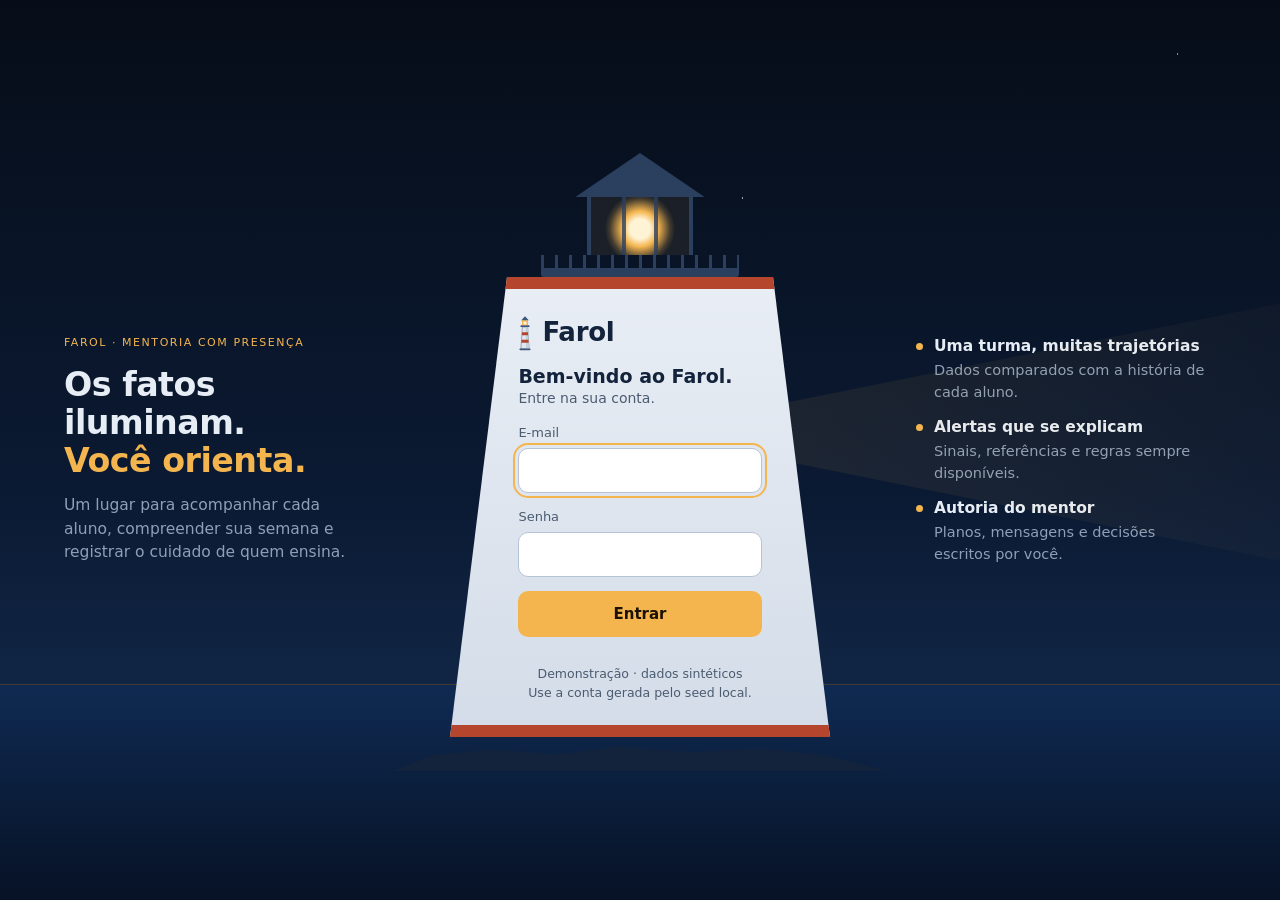
==== commit f24c66f9: "chore: minnor changes" ====
--- a/index.html
+++ b/index.html
@@ -1,299 +1,9 @@
 <!doctype html>
-<html lang="pt-BR">
-<head>
-<meta charset="utf-8">
-<meta name="viewport" content="width=device-width, initial-scale=1, viewport-fit=cover">
-<style>:root{padding-top:env(safe-area-inset-top,0px);padding-bottom:env(safe-area-inset-bottom,0px)}body{margin:0}img{max-width:100%}[hidden]{display:none!important}</style>
-<title>Farol · Painel do Mentor</title>
-<meta name="claude:viewport-fit-sides" content="cover">
-<link rel="preconnect" href="https://fonts.googleapis.com">
-<link rel="preconnect" href="https://fonts.gstatic.com" crossorigin>
-<link rel="stylesheet" href="https://fonts.googleapis.com/css2?family=Bricolage+Grotesque:opsz,wght@12..96,500;12..96,700;12..96,800&family=Atkinson+Hyperlegible:wght@400;700&display=swap">
-<style>
-/* Layout: night-sea UI, single dark look by choice. The lighthouse sits at the left of the class grid; its beam sweeps an arc and lights up students who need attention, which then fill the alert column. */
-:root {
-  --night: #060d18;
-  --sea: #0b1729;
-  --panel: #102039;
-  --panel-2: #152a48;
-  --line: #22395b;
-  --ink: #e7edf5;
-  --muted: #8ea0b7;
-  --dim: #4a5d78;
-  --beam: #f4b54f;
-  --beam-glow: rgba(244, 181, 79, .35);
-  --warn: #f2875a;
-  --warn-bg: rgba(242, 135, 90, .14);
-  --amber-bg: rgba(244, 181, 79, .13);
-  --ok: #6fcaa0;
-  --f-display: "Bricolage Grotesque", "Segoe UI", system-ui, sans-serif;
-  --f-body: "Atkinson Hyperlegible", "Segoe UI", system-ui, sans-serif;
-  --f-mono: var(--f-body);
-  color-scheme: dark;
-}
-* { box-sizing: border-box; }
-html, body { height: 100%; }
-body { background: var(--night); color: var(--ink); font-family: var(--f-body); font-size: 15px; line-height: 1.5; }
-h1, h2, h3 { font-family: var(--f-display); margin: 0; line-height: 1.15; text-wrap: balance; }
-p { margin: 0; }
-button { font: inherit; color: inherit; cursor: pointer; }
-button:focus-visible, input:focus-visible { outline: 2px solid var(--beam); outline-offset: 2px; }
-.mono { font-size: 13px; color: var(--muted); }
-
-/* ---------- Login ---------- */
-.login { position: fixed; inset: 0; z-index: 30; overflow: hidden; display: grid; place-items: center; padding-block: calc(24px + env(safe-area-inset-top, 0px)) env(safe-area-inset-bottom, 0px); padding-left: max(16px, env(safe-area-inset-left, 0px)); padding-right: max(16px, env(safe-area-inset-right, 0px));
-  --stone: #e9eef5; --stone-2: #d3dce8; --stone-ink: #13233b; --brick: #b5452c; --iron: #2b3f5e; }
-.scene { position: absolute; inset: 0; background: linear-gradient(180deg, #060d18 0%, #0b1a33 55%, #163259 100%); }
-.scene-sea { position: absolute; left: 0; right: 0; bottom: 0; height: 24%; background:
-  linear-gradient(180deg, #0f2a52 0%, #071225 100%); border-top: 1px solid rgba(244,181,79,.25); }
-.scene-copy { position: absolute; top: 50%; transform: translateY(-50%); width: min(300px, 26vw); display: grid; gap: 14px; }
-.scene-copy.left { left: max(24px, 5vw); }
-.scene-copy.right { right: max(24px, 5vw); }
-.scene-copy h2 { font-size: clamp(26px, 2.6vw, 36px); font-weight: 800; letter-spacing: -.015em; }
-.scene-copy h2 em { font-style: normal; color: var(--beam); }
-.scene-copy p { color: var(--muted); font-size: 15.5px; }
-.scene-copy ul { list-style: none; margin: 0; padding: 0; display: grid; gap: 12px; }
-.scene-copy li { position: relative; display: grid; gap: 2px; padding-left: 18px; font-size: 14.5px; color: var(--muted); }
-.scene-copy li::before { content: ""; position: absolute; left: 0; top: 8px; width: 7px; height: 7px; border-radius: 50%; background: var(--beam); }
-.scene-copy li b { color: var(--ink); font-size: 15.5px; }
-.night { position: absolute; inset: 0; background: var(--night); z-index: 1; }
-.tower-wrap { transition: opacity 1.2s ease, filter 1.2s ease, transform 1.2s ease; }
-.tower-wrap.dissolve { opacity: 0; filter: blur(10px); transform: scale(1.06); }
-.login.busy .btn-primary { opacity: .7; pointer-events: none; }
-.login-beam { position: absolute; inset: 0; pointer-events: none; mix-blend-mode: screen; z-index: 3; transition: opacity 1.4s; }
-.login-beam.off { opacity: 0; }
-.tower-wrap { position: relative; z-index: 4; width: min(380px, 100%); display: grid; justify-items: center; }
-.roof { width: 34%; height: 44px; background: var(--iron); clip-path: polygon(50% 0, 100% 100%, 0 100%); }
-.lamproom { width: 28%; height: 58px; border: 4px solid var(--iron); border-top: 0; border-bottom: 0; background: linear-gradient(90deg, transparent 32%, rgba(43,63,94,.8) 32% 36%, transparent 36% 64%, rgba(43,63,94,.8) 64% 68%, transparent 68%), radial-gradient(circle at 50% 55%, #fff3d6 0 10px, #f4b54f 18px, rgba(244,181,79,.25) 30px, rgba(244,181,79,.08) 60%); display: grid; place-items: center; }
-.lamp { width: 8px; height: 8px; }
-.gallery { width: 52%; height: 22px; background: repeating-linear-gradient(90deg, var(--iron) 0 3px, transparent 3px 14px); border-bottom: 9px solid var(--iron); border-radius: 0 0 3px 3px; }
-.tower { position: relative; width: 100%; background: linear-gradient(180deg, var(--stone), var(--stone-2)); color: var(--stone-ink); clip-path: polygon(15% 0, 85% 0, 100% 100%, 0 100%); padding: 36px 18% 34px; display: grid; gap: 14px; }
-.tower::before { content: ""; position: absolute; left: 0; right: 0; top: 0; height: 12px; background: var(--brick); }
-.tower::after { content: ""; position: absolute; left: 0; right: 0; bottom: 0; height: 12px; background: var(--brick); }
-.tower .brand span { font-size: 26px; color: var(--stone-ink); }
-.tower h1 { font-size: 19px; font-weight: 700; color: var(--stone-ink); }
-.tower .tag { font-size: 14px; color: #4b5b70; }
-.tower .field label { color: #4b5b70; }
-.tower .field input { background: #fff; border: 1px solid #b6c3d4; color: var(--stone-ink); padding: 10px 12px; }
-.tower .btn-primary { font-size: 15px; }
-.tower .login-foot { color: #4b5b70; }
-.tower .brand svg { width: 14px; height: 36px; }
-.rocks { width: 130%; max-width: 100vw; height: 34px; background: #13233b; clip-path: polygon(0 100%, 8% 55%, 20% 38%, 34% 52%, 46% 28%, 60% 46%, 74% 34%, 88% 56%, 100% 100%); }
-@media (max-width: 1000px) { .scene-copy { display: none; } }
-.stars { position: absolute; inset: 0; background-image:
-  radial-gradient(1px 1px at 12% 18%, #fff8 50%, transparent 51%), radial-gradient(1px 1px at 34% 8%, #fff6 50%, transparent 51%),
-  radial-gradient(1.5px 1.5px at 58% 22%, #fff9 50%, transparent 51%), radial-gradient(1px 1px at 72% 12%, #fff5 50%, transparent 51%),
-  radial-gradient(1px 1px at 86% 30%, #fff7 50%, transparent 51%), radial-gradient(1px 1px at 44% 36%, #fff4 50%, transparent 51%),
-  radial-gradient(1.5px 1.5px at 92% 6%, #fff8 50%, transparent 51%), radial-gradient(1px 1px at 22% 40%, #fff5 50%, transparent 51%); }
-.field { display: grid; gap: 6px; }
-.field label { font-size: 13px; color: var(--muted); }
-.field input { background: var(--sea); border: 1px solid var(--line); border-radius: 10px; padding: 11px 12px; color: var(--ink); font: inherit; }
-.btn-primary { background: var(--beam); color: #1b1203; border: 0; border-radius: 10px; padding: 12px 16px; font-weight: 700; font-size: 16px; transition: background .2s; }
-.btn-primary:hover { background: #f7c771; }
-.login-foot { font-size: 12.5px; color: var(--dim); text-align: center; }
-
-.brand { display: flex; align-items: center; gap: 10px; }
-.brand svg { width: 16px; height: 40px; flex: none; }
-.brand span { font-family: var(--f-display); font-weight: 800; font-size: 22px; letter-spacing: -.01em; }
-
-/* ---------- Painel ---------- */
-.app { min-height: 100%; display: grid; grid-template-rows: auto 1fr; }
-.topbar { position: sticky; top: env(safe-area-inset-top, 0px); z-index: 5; background: rgba(6, 13, 24, .9); backdrop-filter: blur(8px); border-bottom: 1px solid var(--line); }
-.topbar .in { max-width: 1320px; margin: 0 auto; padding-top: 12px; padding-bottom: 12px; padding-left: max(16px, env(safe-area-inset-left, 0px)); padding-right: max(16px, env(safe-area-inset-right, 0px)); display: flex; align-items: center; gap: 16px; flex-wrap: wrap; }
-.topbar .week { margin-left: auto; }
-.who-me { display: flex; align-items: center; gap: 10px; font-size: 14px; }
-.avatar { width: 32px; height: 32px; border-radius: 50%; display: grid; place-items: center; background: var(--panel-2); font-weight: 700; font-size: 12px; color: var(--ink); flex: none; }
-.btn-ghost { background: transparent; border: 1px solid var(--line); border-radius: 9px; padding: 7px 12px; font-size: 13.5px; display: inline-flex; gap: 8px; align-items: center; }
-.btn-ghost:hover { border-color: var(--beam); color: var(--beam); }
-
-main.wrap { max-width: 1320px; margin: 0 auto; width: 100%; padding-top: 24px; padding-bottom: 40px; padding-left: max(16px, env(safe-area-inset-left, 0px)); padding-right: max(16px, env(safe-area-inset-right, 0px)); display: grid; gap: 20px; align-content: start; }
-.greet { display: flex; justify-content: space-between; align-items: end; gap: 16px; flex-wrap: wrap; }
-.greet h1 { font-size: clamp(24px, 3vw, 32px); font-weight: 700; }
-.greet p { color: var(--muted); }
-.statusbar { display: flex; flex-wrap: wrap; gap: 8px; align-items: center; }
-.sb { display: inline-flex; align-items: center; gap: 8px; padding: 8px 14px; border: 1px solid var(--line); border-radius: 999px; background: var(--panel); font-size: 14px; color: var(--muted); transition: border-color .15s, background .15s, color .15s; }
-.sb b { color: var(--ink); font-size: 16px; font-variant-numeric: tabular-nums; }
-.sb i { width: 8px; height: 8px; border-radius: 50%; flex: none; }
-button.sb:hover { border-color: var(--muted); color: var(--ink); }
-.sb[aria-pressed="true"] { border-color: var(--beam); background: var(--panel-2); color: var(--ink); }
-.sb.warn b { color: var(--warn); }
-.sb-hint { font-size: 13px; color: var(--muted); margin-left: 4px; }
-.d-p { background: var(--warn); } .d-a { background: var(--beam); } .d-o { background: var(--muted); } .d-k { background: var(--ok); }
-.grid[data-filter] .tile { opacity: .28; }
-.grid[data-filter="prio"] .tile[data-kind="prio"], .grid[data-filter="att"] .tile[data-kind="att"],
-.grid[data-filter="obs"] .tile[data-kind="obs"], .grid[data-filter="ok"] .tile[data-kind="ok"] { opacity: 1; }
-
-.board { display: grid; grid-template-columns: minmax(0, 1.35fr) minmax(0, 1fr); gap: 20px; align-items: start; }
-.sea { position: relative; background: linear-gradient(180deg, var(--sea), #0a1424); border: 1px solid var(--line); border-radius: 16px; overflow: hidden; padding: 20px 20px 24px 96px; min-height: 420px; }
-.sea-head { display: flex; justify-content: space-between; gap: 12px; align-items: baseline; margin-bottom: 14px; position: relative; z-index: 3; flex-wrap: wrap; }
-.sea-head h2 { font-size: 18px; font-weight: 700; }
-.house { position: absolute; left: 14px; top: 26px; width: 62px; z-index: 4; }
-.beam { position: absolute; inset: 0; pointer-events: none; z-index: 2; mix-blend-mode: screen; transition: opacity 1.4s; }
-.beam.off { opacity: 0; }
-.shade { position: absolute; inset: 0; pointer-events: none; z-index: 3; background: rgba(3, 7, 14, .86); transition: opacity .6s; }
-.shade.off { opacity: 0; }
-.grid { position: relative; z-index: 1; display: grid; grid-template-columns: repeat(auto-fill, minmax(118px, 1fr)); gap: 8px; }
-.tile { display: flex; align-items: center; gap: 8px; padding: 8px; border-radius: 10px; background: rgba(21, 42, 72, .55); border: 1px solid transparent; text-align: left; transition: background .4s, border-color .4s, box-shadow .6s, opacity .4s; min-width: 0; }
-.tile .avatar { width: 28px; height: 28px; font-size: 11px; }
-.tile .nm { font-size: 13.5px; white-space: nowrap; overflow: hidden; text-overflow: ellipsis; min-width: 0; }
-.tile .dot { width: 8px; height: 8px; border-radius: 50%; margin-left: auto; flex: none; background: var(--dim); opacity: 0; transition: opacity .4s; }
-.tile.seen .dot { opacity: 1; }
-.tile.seen.ok .dot { background: var(--ok); opacity: .55; }
-.tile.seen.obs { border-color: rgba(142, 160, 183, .35); }
-.tile.seen.obs .dot { background: var(--muted); }
-.tile.lit { background: var(--amber-bg); border-color: var(--beam); }
-.tile.lit .avatar { background: var(--beam); color: #1b1203; }
-.tile.lit .dot { background: var(--beam); }
-.tile.lit.prio { background: var(--warn-bg); border-color: var(--warn); }
-.tile.lit.prio .avatar { background: var(--warn); }
-.tile.lit.prio .dot { background: var(--warn); }
-.tile.flash { animation: flash 1.1s ease-out; }
-@keyframes flash { 0% { transform: scale(1); } 25% { transform: scale(1.07); } 100% { transform: scale(1); } }
-
-.alerts { display: grid; gap: 12px; }
-.alerts-head { display: flex; justify-content: space-between; align-items: baseline; gap: 10px; }
-.alerts-head h2 { font-size: 18px; font-weight: 700; }
-.scan-state { font-family: var(--f-mono); font-size: 12px; color: var(--beam); }
-.empty { border: 1px dashed var(--line); border-radius: 14px; padding: 28px 20px; text-align: center; color: var(--muted); font-size: 14px; }
-.card { background: var(--panel); border: 1px solid var(--line); border-radius: 12px; padding: 16px; display: grid; gap: 10px; animation: enter .5s ease-out both; }
-.card.prio { border-color: rgba(242, 135, 90, .5); }
-@keyframes enter { from { opacity: 0; transform: translateY(8px); } to { opacity: 1; transform: none; } }
-.card-top { display: flex; align-items: center; gap: 10px; }
-.card-top .avatar { background: var(--panel-2); }
-.card-top b { font-family: var(--f-display); font-size: 16.5px; }
-.card-top small { display: block; color: var(--muted); font-size: 12.5px; }
-.lvl { margin-left: auto; font-size: 12px; font-weight: 700; padding: 3px 8px; border-radius: 6px; background: var(--amber-bg); color: var(--beam); white-space: nowrap; }
-.lvl.prio { background: var(--warn-bg); color: var(--warn); }
-.chips { display: flex; flex-wrap: wrap; gap: 6px; }
-.chip { font-size: 12.5px; padding: 3px 9px; border-radius: 6px; background: var(--panel-2); }
-.profile { font-size: 13.5px; color: var(--muted); }
-.profile b { color: var(--ink); }
-.card-actions { display: flex; gap: 8px; flex-wrap: wrap; }
-.btn-sm { border: 1px solid var(--line); background: var(--panel-2); border-radius: 8px; padding: 6px 11px; font-size: 13px; }
-.btn-sm.solid { background: var(--beam); color: #1b1203; border-color: var(--beam); font-weight: 700; }
-.btn-sm:hover { border-color: var(--beam); }
-.note-ok { font-size: 13px; color: var(--ok); background: rgba(111, 202, 160, .1); border-radius: 10px; padding: 10px 12px; }
-
-/* ---------- Coordenação ---------- */
-.role { display: inline-flex; border: 1px solid var(--line); border-radius: 9px; padding: 3px; gap: 2px; }
-.role button { background: none; border: 0; border-radius: 6px; padding: 5px 12px; font-size: 13.5px; color: var(--muted); }
-.role button[aria-pressed="true"] { background: var(--panel-2); color: var(--ink); }
-.coord-board { display: grid; grid-template-columns: minmax(0, 1fr); gap: 20px; align-items: start; }
-.coord-side { display: grid; grid-template-columns: repeat(2, minmax(0, 1fr)); gap: 20px; align-items: start; }
-.panelbox { background: var(--panel); border: 1px solid var(--line); border-radius: 14px; padding: 18px 20px; display: grid; gap: 12px; }
-.panelbox h2 { font-size: 18px; font-weight: 700; }
-.panelbox .hint { font-size: 13.5px; color: var(--muted); }
-.table-scroll { overflow-x: auto; }
-.ctable { width: 100%; border-collapse: collapse; font-size: 14px; font-variant-numeric: tabular-nums; }
-.ctable th { text-align: left; vertical-align: bottom; font-weight: 700; font-size: 12.5px; color: var(--muted); padding: 8px 12px; border-bottom: 1px solid var(--line); }
-.ctable td { padding: 12px; border-bottom: 1px solid var(--line); white-space: nowrap; }
-.ctable tr:last-child td { border-bottom: 0; }
-.ctable .num { text-align: right; }
-.ctable .hot { color: var(--warn); font-weight: 700; }
-.st { font-size: 12.5px; padding: 3px 9px; border-radius: 6px; }
-.st-ok { color: var(--ok); background: rgba(111, 202, 160, .12); }
-.st-warn { color: var(--warn); background: var(--warn-bg); }
-.pending { display: grid; }
-.pend { display: grid; grid-template-columns: auto minmax(0, 1fr); gap: 4px 12px; align-items: center; padding-top: 12px; padding-bottom: 12px; border-top: 1px solid var(--line); }
-.pend:first-child { border-top: 0; }
-.pend b { font-family: var(--f-display); font-size: 15.5px; }
-.pend small { display: block; font-size: 13px; color: var(--muted); }
-.pend .card-actions { grid-column: 2; }
-.qual { display: grid; grid-template-columns: minmax(0, 1fr) auto; gap: 10px 16px; margin: 0; font-size: 14px; }
-.qual dt { color: var(--muted); }
-.qual dd { margin: 0; font-family: var(--f-display); font-weight: 700; font-size: 16px; text-align: right; font-variant-numeric: tabular-nums; }
-@media (max-width: 960px) { .coord-side { grid-template-columns: minmax(0, 1fr); } }
-
-.sea-head h2, .alerts-head h2, .panelbox h2, .box h3, .card-top b, .pend b { font-family: var(--f-body); }
-.ic { width: 16px; height: 16px; flex: none; }
-.note-ok { display: flex; gap: 8px; align-items: flex-start; }
-.note-ok .ic { margin-top: 2px; }
-button.tile { cursor: pointer; }
-button.tile.lit:hover { border-color: var(--ink); }
-.drawer-head .x { display: grid; place-items: center; }
-
-/* ---------- Abas e feedbacks ---------- */
-.tabs { display: flex; gap: 4px; border-bottom: 1px solid var(--line); overflow-x: auto; }
-.tabs [role="tab"] { background: none; border: 0; border-bottom: 2px solid transparent; margin-bottom: -1px; padding: 10px 14px; font-size: 15px; color: var(--muted); display: inline-flex; gap: 8px; align-items: center; white-space: nowrap; }
-.tabs [role="tab"]:hover { color: var(--ink); }
-.tabs [role="tab"][aria-selected="true"] { color: var(--ink); font-weight: 700; border-bottom-color: var(--beam); }
-.tabs .count { font-size: 12px; font-weight: 700; background: var(--panel-2); border-radius: 999px; padding: 1px 8px; color: var(--ink); }
-.tabpanel { display: grid; gap: 20px; align-content: start; }
-.fb-tools { display: flex; gap: 12px; flex-wrap: wrap; align-items: center; justify-content: space-between; }
-.fb-tools p { font-size: 14px; color: var(--muted); }
-.field-inline { display: inline-flex; gap: 8px; align-items: center; font-size: 14px; color: var(--muted); }
-.search, .select { background: var(--panel); border: 1px solid var(--line); border-radius: 10px; padding: 9px 12px; color: var(--ink); font: inherit; font-size: 14px; min-width: 0; }
-.search { width: min(280px, 100%); }
-.search::placeholder { color: var(--muted); }
-.fb-list { background: var(--panel); border: 1px solid var(--line); border-radius: 14px; }
-.fb { display: grid; grid-template-columns: auto minmax(0, 1fr) auto; gap: 8px 14px; padding: 18px 20px; border-top: 1px solid var(--line); }
-.fb:first-child { border-top: 0; }
-.fb .who-line { display: grid; gap: 2px; }
-.fb .who-line b { font-size: 15.5px; }
-.fb .who-line small { font-size: 13px; color: var(--muted); }
-.fb .txt { grid-column: 2 / -1; font-size: 14.5px; line-height: 1.6; max-width: 78ch; }
-.fb .chips { grid-column: 2 / -1; }
-.fb .chips::before { content: "Baseado em:"; font-size: 12.5px; color: var(--muted); align-self: center; margin-right: 2px; }
-.fb .st { align-self: start; white-space: nowrap; }
-.st-muted { color: var(--muted); background: var(--panel-2); }
-.fb.new { background: rgba(244, 181, 79, .06); }
-.fb-empty { padding: 28px 20px; text-align: center; color: var(--muted); font-size: 14px; }
-.composer textarea { width: 100%; min-height: 190px; resize: vertical; background: var(--sea); border: 1px solid var(--line); border-radius: 10px; padding: 12px 14px; color: var(--ink); font: inherit; font-size: 14.5px; line-height: 1.6; }
-.composer textarea:focus { outline: 2px solid var(--beam); outline-offset: 1px; }
-.composer .row { display: flex; gap: 12px; flex-wrap: wrap; align-items: center; justify-content: space-between; }
-.hint-sm { font-size: 13.5px; color: var(--muted); }
-.sent { display: flex; gap: 10px; align-items: flex-start; background: rgba(111, 202, 160, .1); color: var(--ok); border-radius: 10px; padding: 12px 14px; font-size: 14px; }
-.sent .ic { margin-top: 2px; }
-.hist { display: grid; }
-.hist-item { display: grid; gap: 4px; padding-top: 12px; padding-bottom: 12px; border-top: 1px solid var(--line); font-size: 14px; }
-.hist-item:first-child { border-top: 0; padding-top: 0; }
-.hist-item small { color: var(--muted); font-size: 12.5px; }
-.sr { position: absolute; width: 1px; height: 1px; overflow: hidden; clip: rect(0 0 0 0); white-space: nowrap; }
-@media (max-width: 560px) { .fb { grid-template-columns: auto minmax(0, 1fr); } .fb .st { grid-column: 2; } .fb .txt, .fb .chips { grid-column: 1 / -1; } }
-
-/* ---------- Ficha do aluno ---------- */
-.scrim { position: fixed; inset: 0; background: rgba(2, 6, 12, .6); z-index: 20; }
-.drawer { position: fixed; top: 0; right: 0; bottom: 0; width: min(500px, 100%); z-index: 21; background: var(--sea); border-left: 1px solid var(--line); overflow-y: auto; padding: calc(20px + env(safe-area-inset-top, 0px)) max(20px, env(safe-area-inset-right, 0px)) calc(24px + env(safe-area-inset-bottom, 0px)) 22px; display: grid; gap: 18px; align-content: start; animation: slide .3s ease-out; }
-@keyframes slide { from { transform: translateX(30px); opacity: 0; } to { transform: none; opacity: 1; } }
-.drawer-head { display: flex; gap: 12px; align-items: center; }
-.drawer-head .avatar { width: 44px; height: 44px; font-size: 14px; background: var(--beam); color: #1b1203; }
-.drawer-head h2 { font-size: 22px; }
-.drawer-head small { color: var(--muted); font-size: 13px; }
-.drawer-head .x { margin-left: auto; background: none; border: 1px solid var(--line); border-radius: 8px; width: 34px; height: 34px; }
-.box { background: var(--panel); border: 1px solid var(--line); border-radius: 12px; padding: 16px; display: grid; gap: 10px; }
-.box h3 { font-size: 15px; font-weight: 700; }
-.why { display: grid; gap: 0; }
-.why-row { display: grid; grid-template-columns: minmax(0, 1fr) auto; gap: 4px 12px; padding-top: 10px; padding-bottom: 10px; border-top: 1px solid var(--line); font-size: 14px; }
-.why-row:first-child { border-top: 0; padding-top: 0; }
-.why-row .cmp { grid-column: 1; font-family: var(--f-mono); font-size: 12px; color: var(--muted); }
-.why-row .pts { grid-row: 1 / span 2; grid-column: 2; align-self: center; font-family: var(--f-mono); font-size: 13px; color: var(--beam); }
-.why-total { display: flex; justify-content: space-between; font-family: var(--f-mono); font-size: 12.5px; color: var(--muted); padding-top: 10px; border-top: 1px solid var(--line); }
-.why-total b { color: var(--ink); font-weight: 500; }
-.spark { width: 100%; height: 64px; display: block; }
-.sugg { display: grid; gap: 8px; }
-.sugg label { display: flex; gap: 10px; align-items: flex-start; padding: 10px 12px; border: 1px solid var(--line); border-radius: 10px; font-size: 14px; cursor: pointer; }
-.sugg input { accent-color: var(--beam); margin-top: 3px; }
-.meta { display: grid; grid-template-columns: auto minmax(0, 1fr); gap: 6px 14px; font-size: 13.5px; }
-.meta dt { color: var(--muted); }
-.meta dd { margin: 0; }
-
-@media (max-width: 960px) {
-  .board { grid-template-columns: minmax(0, 1fr); }
-}
-@media (max-width: 560px) {
-  .topbar .week, .sb-hint { display: none; }
-  .sea { padding-left: 74px; }
-  .house { width: 48px; left: 12px; }
-  .grid { grid-template-columns: repeat(auto-fill, minmax(104px, 1fr)); }
-  .tower { padding: 30px 16% 30px; }
-}
-</style>
-</head>
-<body>
-<svg width="0" height="0" style="position:absolute" aria-hidden="true">
+<html lang="pt-BR"><head><meta charset="utf-8"><meta name="viewport" content="width=device-width, initial-scale=1, viewport-fit=cover"><meta name="theme-color" content="#060d18"><title>Farol · Acompanhamento do Mentor</title><link rel="stylesheet" href="/assets/app.css"></head><body><svg width="0" height="0" style="position:absolute" aria-hidden="true">
   <defs>
     <symbol id="i-refresh" viewBox="0 0 24 24"><g fill="none" stroke="currentColor" stroke-width="1.8" stroke-linecap="round" stroke-linejoin="round"><path d="M3 12a9 9 0 1 0 2.6-6.4L3 8"/><path d="M3 3v5h5"/></g></symbol>
     <symbol id="i-x" viewBox="0 0 24 24"><path d="M6 6l12 12M18 6L6 18" fill="none" stroke="currentColor" stroke-width="1.8" stroke-linecap="round"/></symbol>
+    <symbol id="i-chev" viewBox="0 0 24 24"><path d="M9 6l6 6-6 6" fill="none" stroke="currentColor" stroke-width="1.8" stroke-linecap="round" stroke-linejoin="round"/></symbol>
     <symbol id="i-check" viewBox="0 0 24 24"><path d="M5 12.5l4.5 4.5L19 7.5" fill="none" stroke="currentColor" stroke-width="2" stroke-linecap="round" stroke-linejoin="round"/></symbol>
     <symbol id="logo" viewBox="6 0 36 96">
       <path d="M17 32h14l4 58H13z" fill="#dfe6ef" stroke="#3d5679" stroke-width="1.2" stroke-linejoin="round"/>
@@ -322,729 +32,33 @@
   </defs>
 </svg>
 
-<!-- LOGIN -->
-<section class="login" id="login">
-  <div class="night" id="night">
-  <div class="scene" aria-hidden="true">
-    <div class="stars"></div>
-    <div class="scene-sea"></div>
+<a class="skip-link" href="#main">Ir ao conteúdo</a>
+<section class="login" id="login" hidden aria-labelledby="loginTitle">
+  <div class="night">
+    <div class="scene" aria-hidden="true"><div class="stars"></div><div class="scene-sea"></div></div>
+    <div class="scene-copy left"><p class="eyebrow">FAROL · MENTORIA COM PRESENÇA</p><h2>Os fatos iluminam.<br><em>Você orienta.</em></h2><p>Um lugar para acompanhar cada aluno, compreender sua semana e registrar o cuidado de quem ensina.</p></div>
+    <div class="scene-copy right"><ul><li><b>Uma turma, muitas trajetórias</b>Dados comparados com a história de cada aluno.</li><li><b>Alertas que se explicam</b>Sinais, referências e regras sempre disponíveis.</li><li><b>Autoria do mentor</b>Planos, mensagens e decisões escritos por você.</li></ul></div>
   </div>
-  <div class="scene-copy left">
-    <h2>Quem precisa de você <em>esta semana?</em></h2>
-    <p>O Farol reúne os sinais do dia a dia da sua turma e avisa antes que um aluno se afaste.</p>
-  </div>
-  <div class="scene-copy right">
-    <ul>
-      <li><b>Sinais simples</b>Presença, cronograma, simulados, questões puladas.</li>
-      <li><b>Alertas explicáveis</b>Cada alerta mostra o que o motivou.</li>
-      <li><b>Ação registrada</b>Você registra o que fez e vê se funcionou.</li>
-    </ul>
-  </div>
-  </div>
-  <canvas class="login-beam" id="loginBeam" aria-hidden="true"></canvas>
-
-  <div class="tower-wrap">
-    <div class="roof" aria-hidden="true"></div>
-    <div class="lamproom" aria-hidden="true"><span class="lamp" id="lamp"></span></div>
-    <div class="gallery" aria-hidden="true"></div>
-    <form class="tower" id="loginForm" autocomplete="off">
+  <div class="login-ray" aria-hidden="true"></div>
+  <div class="tower-wrap"><div class="roof" aria-hidden="true"></div><div class="lamproom" aria-hidden="true"></div><div class="gallery" aria-hidden="true"></div>
+    <form class="tower" id="loginForm">
       <div class="brand"><svg aria-hidden="true"><use href="#logo"/></svg><span>Farol</span></div>
-      <div style="display:grid;gap:4px">
-        <h1>Boa semana, mentora.</h1>
-        <p class="tag">Entre para ver quem precisa de você.</p>
-      </div>
-      <div class="field"><label for="email">E-mail</label><input id="email" type="email" value="ana@mentoria.exemplo"></div>
-      <div class="field"><label for="senha">Senha</label><input id="senha" type="password" value="farol2026"></div>
-      <button class="btn-primary" type="submit">Entrar</button>
-      <p class="login-foot">Protótipo visual · dados fictícios · FNMM</p>
-    </form>
-    <div class="rocks" aria-hidden="true"></div>
+      <div><h1 id="loginTitle">Bem-vindo ao Farol.</h1><p class="tag">Entre na sua conta.</p></div>
+      <div class="field"><label for="email">E-mail</label><input id="email" name="email" type="email" autocomplete="username" required></div>
+      <div class="field"><label for="senha">Senha</label><input id="senha" name="password" type="password" autocomplete="current-password" required></div>
+      <button class="btn-primary" type="submit">Entrar</button><p id="loginError" class="form-error" role="alert"></p>
+      <p class="login-foot">Demonstração · dados sintéticos<br>Use a conta gerada pelo seed local.</p>
+    </form><div class="rocks" aria-hidden="true"></div>
   </div>
 </section>
-
-<!-- PAINEL -->
-<div class="app" id="app">
-  <header class="topbar">
-    <div class="in">
-      <div class="brand"><svg aria-hidden="true"><use href="#logo"/></svg><span>Farol</span></div>
-      <span class="mono week">Semana de 19 a 25/out</span>
-      <div class="role" role="group" aria-label="Visão">
-        <button type="button" data-view="mentor" aria-pressed="true">Mentora</button>
-        <button type="button" data-view="coord" aria-pressed="false">Coordenação</button>
-      </div>
-      <button class="btn-ghost" id="rescan" type="button"><svg class="ic" aria-hidden="true"><use href="#i-refresh"/></svg>Varrer de novo</button>
-      <div class="who-me"><span class="avatar" id="meAv">AS</span><span id="meName">Ana Souza</span></div>
-    </div>
-  </header>
-
-  <main class="wrap" id="mentorView">
-    <div class="greet">
-      <div style="display:grid;gap:4px">
-        <h1>Bom dia, Ana.</h1>
-        <p>O Farol varreu os sinais da sua turma nesta semana.</p>
-      </div>
-      <span class="mono">38 alunos · atualizado às 08:00</span>
-    </div>
-
-    <div class="tabs" role="tablist" aria-label="Seções da mentora">
-      <button type="button" role="tab" aria-selected="true" aria-controls="tab-turma" id="t-turma">Turma</button>
-      <button type="button" role="tab" aria-selected="false" aria-controls="tab-fb" id="t-fb">Feedbacks dados <span class="count" id="fbCountMentor">0</span></button>
-    </div>
-
-    <div class="tabpanel" id="tab-turma" role="tabpanel" aria-labelledby="t-turma">
-    <div class="statusbar" role="group" aria-label="Destacar alunos na turma por situação">
-      <button type="button" class="sb" data-k="prio" aria-pressed="false"><i class="d-p"></i><b id="cP">0</b>prioridade</button>
-      <button type="button" class="sb" data-k="att" aria-pressed="false"><i class="d-a"></i><b id="cA">0</b>atenção</button>
-      <button type="button" class="sb" data-k="obs" aria-pressed="false"><i class="d-o"></i><b id="cO">0</b>observar</button>
-      <button type="button" class="sb" data-k="ok" aria-pressed="false"><i class="d-k"></i><b id="cK">0</b>em dia</button>
-      <span class="sb-hint">Clique para destacar na turma</span>
-    </div>
-
-    <div class="board">
-      <div class="sea" id="sea">
-        <svg class="house" id="seaHouse" viewBox="0 0 80 200" aria-hidden="true"><use href="#house"/></svg>
-        <canvas class="beam" id="beam" aria-hidden="true"></canvas>
-        <div class="shade" id="shade"></div>
-        <div class="sea-head">
-          <h2>Sua turma</h2>
-          <span class="mono">ordem alfabética</span>
-        </div>
-        <div class="grid" id="grid"></div>
-      </div>
-
-      <aside class="alerts">
-        <div class="alerts-head">
-          <h2>Precisam de atenção</h2>
-          <span class="scan-state" id="scanState">varrendo…</span>
-        </div>
-        <div id="alertList" style="display:grid;gap:12px">
-          <div class="empty" id="empty">O facho está passando pela turma.<br>Quem precisar de atenção aparece aqui.</div>
-        </div>
-        <div class="note-ok" id="okNote" hidden><svg class="ic" aria-hidden="true"><use href="#i-check"/></svg><span>2 alunos melhoraram depois das ações da semana passada: Sofia N. e Igor C.</span></div>
-      </aside>
-    </div>
-    </div>
-
-    <div class="tabpanel" id="tab-fb" role="tabpanel" aria-labelledby="t-fb" hidden>
-      <div class="fb-tools">
-        <p>Feedbacks que você enviou aos seus alunos. A coordenação também vê esta lista.</p>
-        <label class="sr" for="fbSearch">Buscar aluno</label>
-        <input class="search" id="fbSearch" type="search" placeholder="Buscar aluno">
-      </div>
-      <div class="fb-list" id="fbListMentor"></div>
-    </div>
-  </main>
-
-  <main class="wrap" id="coordView" hidden>
-    <div class="greet">
-      <div style="display:grid;gap:4px">
-        <h1>Bom dia, Paula.</h1>
-        <p>Veja se os alertas desta semana estão sendo atendidos a tempo.</p>
-      </div>
-      <span class="mono">6 mentores · 214 alunos · dados fictícios</span>
-    </div>
-
-    <div class="tabs" role="tablist" aria-label="Seções da coordenação">
-      <button type="button" role="tab" aria-selected="true" aria-controls="ctab-mentores" id="ct-mentores">Mentores</button>
-      <button type="button" role="tab" aria-selected="false" aria-controls="ctab-fb" id="ct-fb">Feedbacks dos mentores <span class="count" id="fbCountCoord">0</span></button>
-    </div>
-
-    <div class="tabpanel" id="ctab-mentores" role="tabpanel" aria-labelledby="ct-mentores">
-    <div class="statusbar">
-      <span class="sb"><i class="d-p"></i><b>5</b>prioridade</span>
-      <span class="sb"><i class="d-a"></i><b>17</b>atenção</span>
-      <span class="sb warn"><i class="d-p"></i><b>4</b>sem ação há mais de 3 dias</span>
-      <span class="sb"><i class="d-o"></i><b>2</b>follow-ups atrasados</span>
-    </div>
-
-    <div class="coord-board">
-      <section class="panelbox">
-        <h2>Mentores</h2>
-        <div class="table-scroll">
-          <table class="ctable">
-            <thead><tr><th>Mentor</th><th class="num">Alunos</th><th class="num">Prioridade</th><th class="num">Atenção</th><th class="num">Sem ação +3 dias</th><th class="num">Follow-ups atrasados</th><th class="num">Alertas úteis</th><th class="num">Feedbacks enviados</th><th>Situação</th></tr></thead>
-            <tbody>
-                <tr><td>Ana Souza</td><td class="num">38</td><td class="num">1</td><td class="num">3</td><td class="num">0</td><td class="num">0</td><td class="num">86%</td><td class="num fbc" data-mentor="Ana Souza">0</td><td><span class="st st-ok">Em dia</span></td></tr>
-                <tr><td>Bruno Costa</td><td class="num">35</td><td class="num">2</td><td class="num">4</td><td class="num hot">2</td><td class="num hot">1</td><td class="num">74%</td><td class="num fbc" data-mentor="Bruno Costa">0</td><td><span class="st st-warn">Precisa de apoio</span></td></tr>
-                <tr><td>Carla Dias</td><td class="num">36</td><td class="num">0</td><td class="num">2</td><td class="num">0</td><td class="num">0</td><td class="num">90%</td><td class="num fbc" data-mentor="Carla Dias">0</td><td><span class="st st-ok">Em dia</span></td></tr>
-                <tr><td>Diego Melo</td><td class="num">37</td><td class="num">1</td><td class="num">3</td><td class="num">1</td><td class="num">0</td><td class="num">78%</td><td class="num fbc" data-mentor="Diego Melo">0</td><td><span class="st st-ok">Em dia</span></td></tr>
-                <tr><td>Elisa Rocha</td><td class="num">34</td><td class="num">1</td><td class="num">2</td><td class="num">0</td><td class="num hot">1</td><td class="num">83%</td><td class="num fbc" data-mentor="Elisa Rocha">0</td><td><span class="st st-ok">Em dia</span></td></tr>
-                <tr><td>Fábio Nunes</td><td class="num">34</td><td class="num">0</td><td class="num">3</td><td class="num">1</td><td class="num">0</td><td class="num">80%</td><td class="num fbc" data-mentor="Fábio Nunes">0</td><td><span class="st st-ok">Em dia</span></td></tr>
-            </tbody>
-          </table>
-        </div>
-        <p class="hint">"Alertas úteis" é a parte dos alertas que o próprio mentor marcou como úteis. Ajuda a calibrar os pesos das regras.</p>
-      </section>
-
-      <div class="coord-side">
-        <section class="panelbox">
-          <h2>Alertas sem ação há mais de 3 dias</h2>
-          <div class="pending">
-            <div class="pend"><span class="avatar">MT</span><div><b>Marina T.</b><small>Bruno Costa · Prioridade · alerta há 5 dias</small></div><div class="card-actions"><button class="btn-sm solid remind" type="button">Lembrar mentor</button><button class="btn-sm" type="button">Reatribuir</button></div></div>
-            <div class="pend"><span class="avatar">CR</span><div><b>Caio R.</b><small>Bruno Costa · Atenção · alerta há 4 dias</small></div><div class="card-actions"><button class="btn-sm solid remind" type="button">Lembrar mentor</button><button class="btn-sm" type="button">Reatribuir</button></div></div>
-            <div class="pend"><span class="avatar">LS</span><div><b>Lívia S.</b><small>Diego Melo · Atenção · alerta há 4 dias</small></div><div class="card-actions"><button class="btn-sm solid remind" type="button">Lembrar mentor</button><button class="btn-sm" type="button">Reatribuir</button></div></div>
-            <div class="pend"><span class="avatar">OF</span><div><b>Otávio F.</b><small>Fábio Nunes · Atenção · alerta há 6 dias</small></div><div class="card-actions"><button class="btn-sm solid remind" type="button">Lembrar mentor</button><button class="btn-sm" type="button">Reatribuir</button></div></div>
-          </div>
-        </section>
-        <section class="panelbox">
-          <h2>Qualidade dos alertas · 4 semanas</h2>
-          <dl class="qual">
-            <dt>Marcados como úteis pelos mentores</dt><dd>82%</dd>
-            <dt>Marcados como falso alarme</dt><dd>18%</dd>
-            <dt>Afastamentos sem alerta antes</dt><dd>1</dd>
-            <dt>Antecedência média do primeiro alerta</dt><dd>2,4 semanas</dd>
-          </dl>
-          <p class="hint">Os feedbacks enviados aos alunos ficam visíveis para a coordenação. As anotações privadas do mentor, não.</p>
-        </section>
-      </div>
-    </div>
-    </div>
-
-    <div class="tabpanel" id="ctab-fb" role="tabpanel" aria-labelledby="ct-fb" hidden>
-      <div class="fb-tools">
-        <p>Feedbacks enviados aos alunos pelos mentores que você coordena.</p>
-        <label class="field-inline" for="fbMentor">Mentor
-          <select class="select" id="fbMentor">
-            <option value="">Todos</option>
-            <option>Ana Souza</option><option>Bruno Costa</option><option>Carla Dias</option>
-            <option>Diego Melo</option><option>Elisa Rocha</option><option>Fábio Nunes</option>
-          </select>
-        </label>
-      </div>
-      <div class="fb-list" id="fbListCoord"></div>
-    </div>
-  </main>
+<div id="boot" class="boot" role="status">Acendendo o Farol…</div>
+<div class="app" id="app" hidden>
+  <header class="topbar"><div class="in"><a href="#" class="brand" aria-label="Farol, início"><svg aria-hidden="true"><use href="#logo"/></svg><span>Farol</span></a><span class="mono week" id="week"></span><span class="role-label" id="roleLabel"></span><div class="who-me"><span class="avatar" id="meAv"></span><span id="meName"></span></div><button class="btn-ghost" type="button" id="refresh">Atualizar dados</button><button class="btn-ghost" type="button" id="logout">Sair</button></div></header>
+  <div class="demo-banner">AMBIENTE DE DEMONSTRAÇÃO · Todos os alunos e registros são sintéticos.</div>
+  <main class="wrap" id="main" tabindex="-1"></main>
 </div>
-
 <div class="scrim" id="scrim" hidden></div>
-<aside class="drawer" id="drawer" hidden aria-label="Ficha do aluno"></aside>
-
-<script>
-const FLAGGED = {
-  "Beatriz A.": {
-    age: 16, level: "prio", levelTxt: "Prioridade", profile: "perda de motivação", course: "Direito", report: "Responsáveis (com consentimento)",
-    chips: ["sem acesso há 8 dias", "faltou aos 2 últimos encontros", "45% de pulos rápidos"],
-    why: [
-      ["Sem acesso à plataforma", "8 dias · antes: acesso quase diário", "gatilho"],
-      ["Faltas em encontros de mentoria", "2 seguidas · antes: nenhuma em 6 semanas", "+4"],
-      ["Questões puladas em menos de 20 s", "45% · antes: 8%", "+1"]
-    ],
-    total: "5 pts + gatilho forte",
-    trend: [6, 6, 5, 5, 3, 1],
-    sugg: ["Contato hoje, por mensagem pessoal, sem cobrança", "Conversa sobre o objetivo e o curso escolhido", "Se não houver resposta em 48h, falar com os responsáveis"]
-  },
-  "Lucas S.": {
-    age: 17, level: "att", levelTxt: "Atenção", profile: "sobrecarga", course: "Medicina", report: "Responsáveis (com consentimento)",
-    chips: ["pulou 8 de 10 difíceis em Química", "estudo após 23h em 4 de 7 dias", "2 mensagens sem resposta"],
-    why: [
-      ["Evita o desafio em Química", "80% das difíceis puladas · antes: 30%", "+2"],
-      ["Sessões de estudo após 23h", "4 de 7 dias · antes: 1 de 7", "+1"],
-      ["Mensagens do mentor sem resposta", "2 · antes: respondia no mesmo dia", "+2"]
-    ],
-    total: "5 pts",
-    trend: [5, 6, 6, 5, 4, 3],
-    sugg: ["Conversa sobre a rotina e o sono", "Reduzir a carga desta semana de 30h para 24h", "Trocar blocos de Humanas (acima da meta) por Estequiometria"]
-  },
-  "Pedro H.": {
-    age: 17, level: "att", levelTxt: "Atenção", profile: "dificuldade em Matemática", course: "Engenharia Civil", report: "Responsáveis (com consentimento)",
-    chips: ["70% de erro em Funções", "5 min por questão de Matemática", "simulado: −40 pts em Matemática"],
-    why: [
-      ["Cronograma de Matemática", "50% cumprido · antes: 85%", "+2"],
-      ["Evita o desafio em Matemática", "75% das difíceis puladas · antes: 35%", "+2"],
-      ["Simulado de Matemática", "−40 pontos em relação ao anterior", "+1"]
-    ],
-    total: "5 pts",
-    trend: [5, 5, 4, 4, 4, 3],
-    sugg: ["Reforço em Funções com questões de nível médio", "Monitoria de Matemática nesta semana", "Revisar a trilha: voltar a Funções do 1º grau"]
-  },
-  "Rafael M.": {
-    age: 29, level: "att", levelTxt: "Atenção", profile: "conciliar trabalho e estudo", course: "Medicina", report: "O próprio aluno (adulto)",
-    chips: ["3 prazos perdidos em semana de plantão", "estuda só nos dias de folga"],
-    why: [
-      ["Prazos do cronograma", "3 perdidos na semana de plantão · antes: 0", "+2"],
-      ["Dias com acesso", "2 por semana · antes: 5", "+2"]
-    ],
-    total: "4 pts",
-    trend: [5, 5, 3, 5, 2, 2],
-    sugg: ["Cronograma ajustado à escala de plantões", "Blocos curtos de 25 min nos dias de plantão", "Concentrar simulados nas folgas"]
-  }
-};
-const OBSERVE = ["Daniel F.", "Júlia R.", "Thiago R."];
-const DRAFTS = {
- "Beatriz A.": "Oi, Beatriz! Faz uns dias que você não aparece por aqui e senti sua falta nos dois últimos encontros. Não precisa explicar nada agora: só queria saber como você está. Se o objetivo de Direito ainda faz sentido para você, a gente monta uma semana mais leve, com metas curtas, para retomar o ritmo. Me responde quando puder?",
- "Lucas S.": "Oi, Lucas! Nas últimas duas semanas você tem estudado depois das 23h e pulado as questões difíceis de Química. Isso é comum quando a carga aperta. Para esta semana, sugiro: 1) trocar o bloco de Humanas de terça, que já está acima da meta, por 40 minutos de Estequiometria com questões de nível médio; 2) encerrar os estudos até as 22h. Na segunda a gente vê juntos como foi.",
- "Pedro H.": "Oi, Pedro! Seus erros em Matemática estão concentrados em Funções, e você leva uns 5 minutos por questão: dá para ver que está tentando, e que falta base nesse tema. Nesta semana, volte em Funções do 1º grau e faça 15 questões de nível médio antes de partir para as difíceis. Reservei uma vaga para você na monitoria de quarta. Na segunda a gente confere.",
- "Rafael M.": "Oi, Rafael! Os prazos que ficaram para trás caíram justamente na semana de plantão. Vamos ajustar o cronograma à sua escala: nos dias de plantão, só blocos curtos de 25 minutos; nas folgas, os simulados. Me manda a escala do mês que eu reorganizo com você."
-};
-const FEEDBACKS = [
- {
-  "mentor": "Ana Souza",
-  "aluno": "Sofia N.",
-  "date": "16/out",
-  "basis": [
-   "acerto em Biologia caiu 15 pts",
-   "cronograma 60% cumprido"
-  ],
-  "text": "Sofia, sua queda em Biologia veio quase toda de Genética. Nesta semana, troque um bloco de revisão geral por 30 minutos de Genética com questões de nível médio e me conte na sexta como foi.",
-  "read": true
- },
- {
-  "mentor": "Ana Souza",
-  "aluno": "Igor C.",
-  "date": "14/out",
-  "basis": [
-   "3 redações sem entrega"
-  ],
-  "text": "Igor, as últimas três redações ficaram sem entrega. Que tal escrever só a introdução e um parágrafo nesta semana? Uma redação parcial vale mais que nenhuma, e eu corrijo do mesmo jeito.",
-  "read": true
- },
- {
-  "mentor": "Ana Souza",
-  "aluno": "Lucas S.",
-  "date": "10/out",
-  "basis": [
-   "simulado de Natureza estável há 3 semanas"
-  ],
-  "text": "Lucas, sua nota em Natureza parou de subir. Vamos olhar juntos, no encontro de quinta, quais temas de Química estão segurando você?",
-  "read": true
- },
- {
-  "mentor": "Bruno Costa",
-  "aluno": "Marina T.",
-  "date": "09/out",
-  "basis": [
-   "acessos caíram pela metade"
-  ],
-  "text": "Marina, senti sua falta na plataforma nesta semana. Está tudo bem? Se a rotina apertou, a gente ajusta o cronograma.",
-  "read": false
- },
- {
-  "mentor": "Carla Dias",
-  "aluno": "Henrique L.",
-  "date": "17/out",
-  "basis": [
-   "pulou 70% das difíceis em Física"
-  ],
-  "text": "Henrique, você tem pulado as questões mais difíceis de Física. Comece cada bloco com duas questões de nível médio antes das difíceis; isso costuma destravar. Me conta como foi na segunda.",
-  "read": true
- },
- {
-  "mentor": "Carla Dias",
-  "aluno": "Bianca M.",
-  "date": "15/out",
-  "basis": [
-   "estudo após 23h em 5 de 7 dias"
-  ],
-  "text": "Bianca, você tem estudado muito tarde. Nesta semana, a meta é fechar os estudos até as 22h, mesmo que sobre conteúdo. Descanso também conta pontos.",
-  "read": true
- },
- {
-  "mentor": "Carla Dias",
-  "aluno": "Rodrigo P.",
-  "date": "11/out",
-  "basis": [
-   "acerto em Matemática subiu 12 pts"
-  ],
-  "text": "Rodrigo, o treino de Funções funcionou: seu acerto subiu 12 pontos. Mantenha os 30 minutos diários e vamos incluir Geometria na próxima semana.",
-  "read": true
- },
- {
-  "mentor": "Diego Melo",
-  "aluno": "Lívia S.",
-  "date": "13/out",
-  "basis": [
-   "2 prazos perdidos"
-  ],
-  "text": "Lívia, dois prazos ficaram para trás. Escolha o mais importante para esta semana e me avise se precisar redistribuir o resto.",
-  "read": false
- },
- {
-  "mentor": "Diego Melo",
-  "aluno": "Tomás R.",
-  "date": "08/out",
-  "basis": [
-   "faltou a 1 encontro"
-  ],
-  "text": "Tomás, sentimos sua falta no encontro de terça. Quer remarcar para quinta à tarde?",
-  "read": true
- },
- {
-  "mentor": "Elisa Rocha",
-  "aluno": "Clara V.",
-  "date": "16/out",
-  "basis": [
-   "40 s por questão em Linguagens"
-  ],
-  "text": "Clara, você está respondendo Linguagens rápido demais e errando por leitura. Nesta semana, faça 10 questões com 3 minutos cada e sublinhe o comando de cada uma antes de responder.",
-  "read": true
- },
- {
-  "mentor": "Fábio Nunes",
-  "aluno": "Otávio F.",
-  "date": "12/out",
-  "basis": [
-   "simulado: −30 pts em Humanas"
-  ],
-  "text": "Otávio, a queda em Humanas ficou concentrada em Geografia. Separe dois blocos de 25 minutos para Cartografia e a gente revisa juntos no encontro.",
-  "read": false
- }
-];
-const ME = "Ana Souza";
-const esc = s => String(s).replace(/[&<>"]/g, c => ({ "&": "&amp;", "<": "&lt;", ">": "&gt;", '"': "&quot;" }[c]));
-const NAMES = ["Ana C.","Bruno L.","Beatriz A.","Camila R.","Carlos E.","Daniel F.","Davi N.","Eduarda P.","Enzo M.","Fernanda T.","Gabriel S.","Giovana B.","Gustavo O.","Helena V.","Igor C.","Isabela M.","João P.","Júlia R.","Larissa G.","Laura F.","Lucas S.","Luiza D.","Marcos A.","Maria C.","Mateus B.","Nicole S.","Pedro H.","Rafael M.","Rebeca L.","Samuel T.","Sofia N.","Thiago R.","Valentina C.","Vinícius P.","Yasmin O.","Arthur G.","Manuela K.","Leonardo V."].sort((a, b) => a.localeCompare(b, "pt"));
-const initials = n => n.split(/\s+/).map(p => p[0]).join("").slice(0, 2).toUpperCase();
-const reduce = matchMedia("(prefers-reduced-motion: reduce)").matches;
-
-/* ---------- Login: uma volta completa, da direita, sentido anti-horário ---------- */
-const login = document.getElementById("login");
-const lc = document.getElementById("loginBeam");
-const lctx = lc.getContext("2d");
-const night = document.getElementById("night");
-let loginRaf = 0;
-function revealFromLogin(done) {
-  const DUR = reduce ? 0 : 4200;
-  const t0 = performance.now();
-  const step = now => {
-    const r = login.getBoundingClientRect();
-    const dpr = devicePixelRatio || 1;
-    if (lc.width !== Math.round(r.width * dpr) || lc.height !== Math.round(r.height * dpr)) {
-      lc.width = Math.round(r.width * dpr); lc.height = Math.round(r.height * dpr);
-    }
-    lctx.setTransform(dpr, 0, 0, dpr, 0, 0);
-    lctx.clearRect(0, 0, r.width, r.height);
-    const lamp = document.getElementById("lamp").getBoundingClientRect();
-    const ox = lamp.left - r.left + lamp.width / 2, oy = lamp.top - r.top + lamp.height / 2;
-    const p = DUR ? Math.min(1, (now - t0) / DUR) : 1;
-    const e = p < .5 ? 2 * p * p : 1 - Math.pow(-2 * p + 2, 2) / 2;
-    const swept = 360 * e;                       // graus já varridos
-    drawBeam(lctx, ox, oy, -swept * Math.PI / 180, Math.hypot(r.width, r.height) * 1.1, 0.16, 0.5);
-    const g = lctx.createRadialGradient(ox, oy, 0, ox, oy, 70);
-    g.addColorStop(0, "rgba(255,214,140,.8)"); g.addColorStop(1, "rgba(255,214,140,0)");
-    lctx.fillStyle = g; lctx.beginPath(); lctx.arc(ox, oy, 70, 0, Math.PI * 2); lctx.fill();
-    // conic do CSS: 0deg = para cima, horário. O facho começa à direita (90deg) e anda para trás.
-    const lead = 90 - swept - 4;
-    const m = `conic-gradient(from ${lead}deg at ${ox}px ${oy}px, #000 0deg, transparent 10deg ${Math.max(10, swept + 4)}deg, #000 ${Math.max(12, swept + 6)}deg)`;
-    night.style.webkitMaskImage = m; night.style.maskImage = m;
-    if (p < 1) { loginRaf = requestAnimationFrame(step); return; }
-    night.style.opacity = 0;
-    lc.classList.add("off");
-    document.querySelector(".tower-wrap").classList.add("dissolve");
-    setTimeout(done, reduce ? 0 : 1200);
-  };
-  loginRaf = requestAnimationFrame(step);
-}
-function drawBeam(ctx, ox, oy, ang, len, half, alpha) {
-  const g = ctx.createRadialGradient(ox, oy, 0, ox, oy, len);
-  g.addColorStop(0, `rgba(255,214,140,${alpha})`);
-  g.addColorStop(0.45, `rgba(255,206,120,${alpha * 0.4})`);
-  g.addColorStop(1, "rgba(255,206,120,0)");
-  ctx.fillStyle = g;
-  ctx.beginPath();
-  ctx.moveTo(ox, oy);
-  ctx.arc(ox, oy, len, ang - half, ang + half);
-  ctx.closePath();
-  ctx.fill();
-}
-
-/* ---------- Painel ---------- */
-const grid = document.getElementById("grid");
-NAMES.forEach(n => {
-  const f = FLAGGED[n];
-  const b = document.createElement(f ? "button" : "div");
-  if (f) b.type = "button";
-  b.className = "tile";
-  b.dataset.name = n;
-  b.dataset.kind = f ? f.level : OBSERVE.includes(n) ? "obs" : "ok";
-  b.innerHTML = `<span class="avatar">${initials(n)}</span><span class="nm">${n}</span><span class="dot"></span>`;
-  if (f) b.addEventListener("click", () => openDrawer(n));
-  grid.appendChild(b);
-});
-
-const sea = document.getElementById("sea");
-const bc = document.getElementById("beam");
-const bctx = bc.getContext("2d");
-const shade = document.getElementById("shade");
-const list = document.getElementById("alertList");
-const counts = { prio: 0, att: 0, obs: 0, ok: 0 };
-const START = -12, END = 100;   // graus: 0 = para a direita, 90 = para baixo
-let scanRaf = 0, tiles = [], origin = { x: 0, y: 0 };
-
-function measure() {
-  const r = sea.getBoundingClientRect();
-  const lamp = document.getElementById("seaHouse").getBoundingClientRect();
-  origin = { x: lamp.left - r.left + lamp.width / 2, y: lamp.top - r.top + lamp.height * 0.125 };
-  const dpr = devicePixelRatio || 1;
-  bc.width = Math.round(r.width * dpr); bc.height = Math.round(r.height * dpr);
-  bctx.setTransform(dpr, 0, 0, dpr, 0, 0);
-  tiles = [...grid.children].map(el => {
-    const t = el.getBoundingClientRect();
-    const dx = t.left - r.left + t.width / 2 - origin.x, dy = t.top - r.top + t.height / 2 - origin.y;
-    return { el, ang: Math.atan2(dy, dx) * 180 / Math.PI };
-  });
-  return r;
-}
-
-function paint(deg, revealAll) {
-  const r = sea.getBoundingClientRect();
-  bctx.clearRect(0, 0, r.width, r.height);
-  const len = Math.hypot(r.width, r.height) * 1.2;
-  drawBeam(bctx, origin.x, origin.y, deg * Math.PI / 180, len, 0.13, 0.5);
-  const g = bctx.createRadialGradient(origin.x, origin.y, 0, origin.x, origin.y, 46);
-  g.addColorStop(0, "rgba(255,214,140,.7)"); g.addColorStop(1, "rgba(255,214,140,0)");
-  bctx.fillStyle = g; bctx.beginPath(); bctx.arc(origin.x, origin.y, 46, 0, Math.PI * 2); bctx.fill();
-  if (!revealAll) {
-    // tudo que o facho já varreu (de START até a borda do facho) fica revelado
-    const cssFrom = 90 + START - 30;            // conic: 0deg = para cima
-    const edge = deg - START + 30 + 6;
-    const m = `conic-gradient(from ${cssFrom}deg at ${origin.x}px ${origin.y}px, transparent 0deg ${edge}deg, #000 ${edge + 8}deg)`;
-    shade.style.webkitMaskImage = m; shade.style.maskImage = m;
-  }
-}
-
-function reveal(t) {
-  if (t.el.classList.contains("seen")) return;
-  const k = t.el.dataset.kind;
-  t.el.classList.add("seen", k === "prio" || k === "att" ? "lit" : k);
-  if (k === "prio") t.el.classList.add("prio");
-  counts[k]++;
-  document.getElementById({ prio: "cP", att: "cA", obs: "cO", ok: "cK" }[k]).textContent = counts[k];
-  if (k === "prio" || k === "att") {
-    if (!reduce) t.el.classList.add("flash");
-    addCard(t.el.dataset.name);
-  }
-}
-
-function addCard(n) {
-  const f = FLAGGED[n];
-  document.getElementById("empty")?.remove();
-  const c = document.createElement("article");
-  c.className = "card" + (f.level === "prio" ? " prio" : "");
-  c.dataset.rank = f.level === "prio" ? 0 : 1;
-  c.innerHTML = `
-    <div class="card-top"><span class="avatar">${initials(n)}</span>
-      <div><b>${n}</b><small>${f.age} anos · ${f.course}</small></div>
-      <span class="lvl ${f.level === "prio" ? "prio" : ""}">${f.levelTxt}</span></div>
-    <div class="chips">${f.chips.map(c => `<span class="chip">${c}</span>`).join("")}</div>
-    <p class="profile">Sinais compatíveis com <b>${f.profile}</b></p>
-    <div class="card-actions">
-      <button class="btn-sm solid" type="button">Dar feedback</button>
-      <button class="btn-sm" type="button" data-open>Por que este alerta?</button>
-    </div>`;
-  c.querySelector("[data-open]").addEventListener("click", () => openDrawer(n));
-  c.querySelector(".solid").addEventListener("click", () => openDrawer(n, true));
-  const after = [...list.children].find(x => +x.dataset.rank > +c.dataset.rank);
-  list.insertBefore(c, after || null);
-}
-
-function resetPanel() {
-  cancelAnimationFrame(scanRaf);
-  delete grid.dataset.filter;
-  document.querySelectorAll("#mentorView .sb").forEach(x => x.setAttribute("aria-pressed", "false"));
-  Object.keys(counts).forEach(k => counts[k] = 0);
-  ["cP", "cA", "cO", "cK"].forEach(id => document.getElementById(id).textContent = 0);
-  list.innerHTML = `<div class="empty" id="empty">O facho está passando pela turma.<br>Quem precisar de atenção aparece aqui.</div>`;
-  document.getElementById("okNote").hidden = true;
-  document.getElementById("scanState").textContent = "varrendo…";
-  [...grid.children].forEach(el => el.className = "tile");
-  shade.classList.remove("off");
-  bc.classList.remove("off");
-  shade.style.webkitMaskImage = "none"; shade.style.maskImage = "none";
-  const r = measure();
-  bctx.clearRect(0, 0, r.width, r.height);
-}
-
-function scan() {
-  resetPanel();
-  const DUR = reduce ? 0 : 3800;
-  const t0 = performance.now();
-  const step = now => {
-    const p = DUR ? Math.min(1, (now - t0) / DUR) : 1;
-    const e = p < .5 ? 2 * p * p : 1 - Math.pow(-2 * p + 2, 2) / 2;
-    const deg = START + (END - START) * e;
-    paint(deg, false);
-    tiles.forEach(t => { if (t.ang <= deg + 4) reveal(t); });
-    if (p < 1) { scanRaf = requestAnimationFrame(step); return; }
-    tiles.forEach(reveal);
-    shade.classList.add("off");
-    document.getElementById("scanState").textContent = "varredura concluída";
-    document.getElementById("okNote").hidden = false;
-    bc.classList.add("off");
-  };
-  scanRaf = requestAnimationFrame(step);
-}
-
-/* ---------- Ficha ---------- */
-const drawer = document.getElementById("drawer"), scrim = document.getElementById("scrim");
-function spark(vals) {
-  const w = 300, h = 64, max = 7, pad = 6;
-  const pts = vals.map((v, i) => [pad + i * (w - 2 * pad) / (vals.length - 1), h - pad - v / max * (h - 2 * pad)]);
-  const line = pts.map((p, i) => (i ? "L" : "M") + p[0].toFixed(1) + " " + p[1].toFixed(1)).join(" ");
-  const last = pts[pts.length - 1];
-  return `<svg class="spark" viewBox="0 0 ${w} ${h}" preserveAspectRatio="none" aria-label="Dias com estudo por semana, últimas 6 semanas">
-    <path d="${line} L${last[0]} ${h} L${pts[0][0]} ${h}Z" fill="rgba(244,181,79,.12)"/>
-    <path d="${line}" fill="none" stroke="#f4b54f" stroke-width="2" vector-effect="non-scaling-stroke"/>
-    <circle cx="${last[0]}" cy="${last[1]}" r="4" fill="#f4b54f"/></svg>`;
-}
-function openDrawer(n, focusFb) {
-  const f = FLAGGED[n];
-  const first = n.split(" ")[0];
-  drawer.innerHTML = `
-    <div class="drawer-head"><span class="avatar">${initials(n)}</span>
-      <div><h2>${n}</h2><small>${f.age} anos · quer ${f.course}</small></div>
-      <button class="x" type="button" aria-label="Fechar"><svg class="ic" aria-hidden="true"><use href="#i-x"/></svg></button></div>
-    <div class="box">
-      <div style="display:flex;justify-content:space-between;gap:10px;align-items:center"><h3>Por que este alerta</h3><span class="lvl ${f.level === "prio" ? "prio" : ""}">${f.levelTxt}</span></div>
-      <div class="why">${f.why.map(w => `<div class="why-row"><span>${w[0]}</span><span class="pts">${w[2]}</span><span class="cmp">${w[1]}</span></div>`).join("")}</div>
-      <div class="why-total"><span>Comparado com o histórico do próprio aluno</span><b>${f.total}</b></div>
-    </div>
-    <div class="box">
-      <h3>Dias com estudo por semana</h3>
-      ${spark(f.trend)}
-      <div style="display:flex;justify-content:space-between" class="mono"><span>6 semanas atrás: ${f.trend[0]} dias</span><span>esta semana: ${f.trend[f.trend.length - 1]} dias</span></div>
-    </div>
-    <div class="box">
-      <h3>Sinais compatíveis com ${f.profile}</h3>
-      <p style="font-size:13.5px;color:var(--muted)">É uma hipótese para orientar a conversa, não um diagnóstico.</p>
-      <div class="sugg">${f.sugg.map((s, i) => `<label><input type="radio" name="sg" value="${esc(s)}" ${i ? "" : "checked"}>${s}</label>`).join("")}</div>
-    </div>
-    <div class="box composer" id="composer">
-      <h3>Feedback para ${first}</h3>
-      <p class="hint-sm">Rascunho escrito a partir dos sinais e da ação sugerida. Revise e personalize antes de enviar.</p>
-      <div class="chips">${f.chips.map(c => `<span class="chip">${c}</span>`).join("")}</div>
-      <label class="sr" for="fbText">Texto do feedback para ${first}</label>
-      <textarea id="fbText">${esc(DRAFTS[n])}</textarea>
-      <div class="row">
-        <label class="field-inline" for="fbFollow">Conferir de novo em
-          <select class="select" id="fbFollow"><option>3 dias</option><option selected>7 dias</option><option>14 dias</option></select>
-        </label>
-        <button class="btn-primary" id="fbSend" type="button" style="font-size:15px">Enviar feedback</button>
-      </div>
-    </div>
-    <div class="box">
-      <h3>Feedbacks anteriores para ${first}</h3>
-      <div class="hist" id="hist">${histFor(n)}</div>
-    </div>
-    <div class="box">
-      <h3>Acompanhamento</h3>
-      <dl class="meta"><dt>Relatório semanal</dt><dd>${f.report}</dd><dt>Último feedback</dt><dd id="lastFb">${lastFor(n)}</dd><dt>Follow-up</dt><dd id="fuTxt">Em 7 dias, conferindo os sinais acima</dd></dl>
-    </div>`;
-  drawer.querySelector(".x").addEventListener("click", closeDrawer);
-  drawer.querySelector("#fbSend").addEventListener("click", () => sendFeedback(n));
-  drawer.hidden = false; scrim.hidden = false;
-  if (focusFb) {
-    const ta = drawer.querySelector("#fbText");
-    ta.scrollIntoView({ block: "center" });
-    ta.focus({ preventScroll: true });
-  } else {
-    drawer.querySelector(".x").focus();
-  }
-}
-function histFor(n) {
-  const items = FEEDBACKS.filter(x => x.aluno === n);
-  if (!items.length) return `<p class="hint-sm">Nenhum feedback anterior.</p>`;
-  return items.map(x => `<div class="hist-item"><small>${esc(x.date)} · ${esc(x.mentor)}</small><span>${esc(x.text)}</span></div>`).join("");
-}
-function lastFor(n) {
-  const x = FEEDBACKS.find(y => y.aluno === n);
-  return x ? `${esc(x.date)}, por ${esc(x.mentor)}` : "Nenhum enviado";
-}
-function sendFeedback(n) {
-  const ta = drawer.querySelector("#fbText");
-  const text = ta.value.trim();
-  if (!text) { ta.focus(); ta.placeholder = "Escreva o feedback antes de enviar."; return; }
-  const follow = drawer.querySelector("#fbFollow").value;
-  FEEDBACKS.unshift({ mentor: ME, aluno: n, date: "hoje", basis: FLAGGED[n].chips, text, read: false, fresh: true });
-  drawer.querySelector("#composer").innerHTML = `<div class="sent" role="status"><svg class="ic" aria-hidden="true"><use href="#i-check"/></svg><span>Feedback registrado para ${esc(n)}. Ele aparece em "Feedbacks dados" e na visão da coordenação. Conferir de novo em ${esc(follow)}.</span></div>`;
-  drawer.querySelector("#hist").innerHTML = histFor(n);
-  drawer.querySelector("#lastFb").textContent = "Hoje, por " + ME;
-  drawer.querySelector("#fuTxt").textContent = "Em " + follow + ", conferindo os sinais acima";
-  renderFeedbacks();
-}
-function closeDrawer() { drawer.hidden = true; scrim.hidden = true; }
-scrim.addEventListener("click", closeDrawer);
-addEventListener("keydown", e => { if (e.key === "Escape") closeDrawer(); });
-
-/* ---------- Fluxo ---------- */
-document.body.style.overflow = "hidden";
-resetPanel();
-document.getElementById("loginForm").addEventListener("submit", e => {
-  e.preventDefault();
-  if (login.classList.contains("busy")) return;
-  login.classList.add("busy");
-  revealFromLogin(() => {
-    login.hidden = true;
-    document.body.style.overflow = "";
-    scan();
-  });
-});
-document.getElementById("rescan").addEventListener("click", scan);
-/* ---------- Filtro pela barra de status ---------- */
-document.querySelectorAll("#mentorView .sb").forEach(b => b.addEventListener("click", () => {
-  const on = b.getAttribute("aria-pressed") !== "true";
-  document.querySelectorAll("#mentorView .sb").forEach(x => x.setAttribute("aria-pressed", "false"));
-  b.setAttribute("aria-pressed", String(on));
-  if (on) grid.dataset.filter = b.dataset.k; else delete grid.dataset.filter;
-}));
-
-/* ---------- Feedbacks ---------- */
-function fbRow(x, showMentor) {
-  const status = x.read ? `<span class="st st-ok">Lido pelo aluno</span>` : `<span class="st st-muted">Ainda não lido</span>`;
-  return `<article class="fb${x.fresh ? " new" : ""}">
-    <span class="avatar">${initials(x.aluno)}</span>
-    <div class="who-line"><b>${esc(x.aluno)}</b><small>${esc(x.date)}${showMentor ? " · " + esc(x.mentor) : ""}</small></div>
-    ${status}
-    <p class="txt">${esc(x.text)}</p>
-    <div class="chips">${x.basis.map(b => `<span class="chip">${esc(b)}</span>`).join("")}</div>
-  </article>`;
-}
-function renderFeedbacks() {
-  const q = document.getElementById("fbSearch").value.trim().toLowerCase();
-  const mine = FEEDBACKS.filter(x => x.mentor === ME);
-  const shown = mine.filter(x => x.aluno.toLowerCase().includes(q));
-  document.getElementById("fbCountMentor").textContent = mine.length;
-  document.getElementById("fbListMentor").innerHTML = shown.length ? shown.map(x => fbRow(x, false)).join("")
-    : `<p class="fb-empty">Nenhum feedback para "${esc(q)}".</p>`;
-  const m = document.getElementById("fbMentor").value;
-  const all = FEEDBACKS.filter(x => !m || x.mentor === m);
-  document.getElementById("fbCountCoord").textContent = FEEDBACKS.length;
-  document.getElementById("fbListCoord").innerHTML = all.length ? all.map(x => fbRow(x, true)).join("")
-    : `<p class="fb-empty">${esc(m)} ainda não enviou feedbacks.</p>`;
-  document.querySelectorAll(".fbc").forEach(td => td.textContent = FEEDBACKS.filter(x => x.mentor === td.dataset.mentor).length);
-}
-document.getElementById("fbSearch").addEventListener("input", renderFeedbacks);
-document.getElementById("fbMentor").addEventListener("change", renderFeedbacks);
-document.querySelectorAll(".tabs").forEach(tabs => tabs.addEventListener("click", e => {
-  const b = e.target.closest('[role="tab"]');
-  if (!b) return;
-  tabs.querySelectorAll('[role="tab"]').forEach(x => {
-    const on = x === b;
-    x.setAttribute("aria-selected", String(on));
-    document.getElementById(x.getAttribute("aria-controls")).hidden = !on;
-  });
-}));
-renderFeedbacks();
-
-/* ---------- Visões ---------- */
-const VIEWS = { mentor: ["AS", "Ana Souza"], coord: ["PL", "Paula Lima"] };
-function setView(v) {
-  document.querySelectorAll(".role button").forEach(b => b.setAttribute("aria-pressed", String(b.dataset.view === v)));
-  document.getElementById("mentorView").hidden = v !== "mentor";
-  document.getElementById("coordView").hidden = v !== "coord";
-  document.getElementById("rescan").hidden = v !== "mentor";
-  document.getElementById("meAv").textContent = VIEWS[v][0];
-  document.getElementById("meName").textContent = VIEWS[v][1];
-  scrollTo(0, 0);
-}
-document.querySelectorAll(".role button").forEach(b => b.addEventListener("click", () => setView(b.dataset.view)));
-document.getElementById("coordView").addEventListener("click", e => {
-  const b = e.target.closest(".remind");
-  if (!b) return;
-  b.textContent = "Lembrete registrado";
-  b.disabled = true;
-});
-let rt;
-addEventListener("resize", () => { clearTimeout(rt); rt = setTimeout(measure, 150); });
-</script>
-
-</body>
-</html>
+<aside class="drawer" id="drawer" role="dialog" aria-modal="true" aria-labelledby="drawerTitle" tabindex="-1" hidden></aside>
+<div class="toast" id="toast" role="status" aria-live="polite" hidden></div>
+<script type="module" src="/assets/app.js"></script>
+</body></html>
--- a/assets/app.css
+++ b/assets/app.css
@@ -0,0 +1,280 @@
+
+/* Identidade visual do protótipo. A varredura é decorativa; dados e níveis vêm da API. */
+:root {
+  --night: #060d18;
+  --sea: #0b1729;
+  --panel: #102039;
+  --panel-2: #152a48;
+  --line: #22395b;
+  --ink: #e7edf5;
+  --muted: #8ea0b7;
+  --dim: #4a5d78;
+  --beam: #f4b54f;
+  --beam-glow: rgba(244, 181, 79, .35);
+  --warn: #f2875a;
+  --warn-bg: rgba(242, 135, 90, .14);
+  --amber-bg: rgba(244, 181, 79, .13);
+  --ok: #6fcaa0;
+  --f-display: "Bricolage Grotesque", "Segoe UI", system-ui, sans-serif;
+  --f-body: "Atkinson Hyperlegible", "Segoe UI", system-ui, sans-serif;
+  --f-mono: var(--f-body);
+  color-scheme: dark;
+}
+* { box-sizing: border-box; }
+html, body { height: 100%; }
+body { background: var(--night); color: var(--ink); font-family: var(--f-body); font-size: 15px; line-height: 1.5; }
+h1, h2, h3 { font-family: var(--f-display); margin: 0; line-height: 1.15; text-wrap: balance; }
+p { margin: 0; }
+button { font: inherit; color: inherit; cursor: pointer; }
+button:focus-visible, input:focus-visible { outline: 2px solid var(--beam); outline-offset: 2px; }
+.mono { font-size: 13px; color: var(--muted); }
+
+/* ---------- Login ---------- */
+.login { position: fixed; inset: 0; z-index: 30; overflow: hidden; display: grid; place-items: center; padding-block: calc(24px + env(safe-area-inset-top, 0px)) env(safe-area-inset-bottom, 0px); padding-left: max(16px, env(safe-area-inset-left, 0px)); padding-right: max(16px, env(safe-area-inset-right, 0px));
+  --stone: #e9eef5; --stone-2: #d3dce8; --stone-ink: #13233b; --brick: #b5452c; --iron: #2b3f5e; }
+.scene { position: absolute; inset: 0; background: linear-gradient(180deg, #060d18 0%, #0b1a33 55%, #163259 100%); }
+.scene-sea { position: absolute; left: 0; right: 0; bottom: 0; height: 24%; background:
+  linear-gradient(180deg, #0f2a52 0%, #071225 100%); border-top: 1px solid rgba(244,181,79,.25); }
+.scene-copy { position: absolute; top: 50%; transform: translateY(-50%); width: min(300px, 26vw); display: grid; gap: 14px; }
+.scene-copy.left { left: max(24px, 5vw); }
+.scene-copy.right { right: max(24px, 5vw); }
+.scene-copy h2 { font-size: clamp(26px, 2.6vw, 36px); font-weight: 800; letter-spacing: -.015em; }
+.scene-copy h2 em { font-style: normal; color: var(--beam); }
+.scene-copy p { color: var(--muted); font-size: 15.5px; }
+.scene-copy ul { list-style: none; margin: 0; padding: 0; display: grid; gap: 12px; }
+.scene-copy li { position: relative; display: grid; gap: 2px; padding-left: 18px; font-size: 14.5px; color: var(--muted); }
+.scene-copy li::before { content: ""; position: absolute; left: 0; top: 8px; width: 7px; height: 7px; border-radius: 50%; background: var(--beam); }
+.scene-copy li b { color: var(--ink); font-size: 15.5px; }
+.night { position: absolute; inset: 0; background: var(--night); z-index: 1; }
+.tower-wrap { transition: opacity 1.2s ease, filter 1.2s ease, transform 1.2s ease; }
+.tower-wrap.dissolve { opacity: 0; filter: blur(10px); transform: scale(1.06); }
+.login.busy .btn-primary { opacity: .7; pointer-events: none; }
+.login-beam { position: absolute; inset: 0; pointer-events: none; mix-blend-mode: screen; z-index: 3; transition: opacity 1.4s; }
+.login-beam.off { opacity: 0; }
+.tower-wrap { position: relative; z-index: 4; width: min(380px, 100%); display: grid; justify-items: center; }
+.roof { width: 34%; height: 44px; background: var(--iron); clip-path: polygon(50% 0, 100% 100%, 0 100%); }
+.lamproom { width: 28%; height: 58px; border: 4px solid var(--iron); border-top: 0; border-bottom: 0; background: linear-gradient(90deg, transparent 32%, rgba(43,63,94,.8) 32% 36%, transparent 36% 64%, rgba(43,63,94,.8) 64% 68%, transparent 68%), radial-gradient(circle at 50% 55%, #fff3d6 0 10px, #f4b54f 18px, rgba(244,181,79,.25) 30px, rgba(244,181,79,.08) 60%); display: grid; place-items: center; }
+.lamp { width: 8px; height: 8px; }
+.gallery { width: 52%; height: 22px; background: repeating-linear-gradient(90deg, var(--iron) 0 3px, transparent 3px 14px); border-bottom: 9px solid var(--iron); border-radius: 0 0 3px 3px; }
+.tower { position: relative; width: 100%; background: linear-gradient(180deg, var(--stone), var(--stone-2)); color: var(--stone-ink); clip-path: polygon(15% 0, 85% 0, 100% 100%, 0 100%); padding: 36px 18% 34px; display: grid; gap: 14px; }
+.tower::before { content: ""; position: absolute; left: 0; right: 0; top: 0; height: 12px; background: var(--brick); }
+.tower::after { content: ""; position: absolute; left: 0; right: 0; bottom: 0; height: 12px; background: var(--brick); }
+.tower .brand span { font-size: 26px; color: var(--stone-ink); }
+.tower h1 { font-size: 19px; font-weight: 700; color: var(--stone-ink); }
+.tower .tag { font-size: 14px; color: #4b5b70; }
+.tower .field label { color: #4b5b70; }
+.tower .field input { background: #fff; border: 1px solid #b6c3d4; color: var(--stone-ink); padding: 10px 12px; }
+.tower .btn-primary { font-size: 15px; }
+.tower .login-foot { color: #4b5b70; }
+.tower .brand svg { width: 14px; height: 36px; }
+.rocks { width: 130%; max-width: 100vw; height: 34px; background: #13233b; clip-path: polygon(0 100%, 8% 55%, 20% 38%, 34% 52%, 46% 28%, 60% 46%, 74% 34%, 88% 56%, 100% 100%); }
+@media (max-width: 1000px) { .scene-copy { display: none; } }
+.stars { position: absolute; inset: 0; background-image:
+  radial-gradient(1px 1px at 12% 18%, #fff8 50%, transparent 51%), radial-gradient(1px 1px at 34% 8%, #fff6 50%, transparent 51%),
+  radial-gradient(1.5px 1.5px at 58% 22%, #fff9 50%, transparent 51%), radial-gradient(1px 1px at 72% 12%, #fff5 50%, transparent 51%),
+  radial-gradient(1px 1px at 86% 30%, #fff7 50%, transparent 51%), radial-gradient(1px 1px at 44% 36%, #fff4 50%, transparent 51%),
+  radial-gradient(1.5px 1.5px at 92% 6%, #fff8 50%, transparent 51%), radial-gradient(1px 1px at 22% 40%, #fff5 50%, transparent 51%); }
+.field { display: grid; gap: 6px; }
+.field label { font-size: 13px; color: var(--muted); }
+.field input { background: var(--sea); border: 1px solid var(--line); border-radius: 10px; padding: 11px 12px; color: var(--ink); font: inherit; }
+.btn-primary { background: var(--beam); color: #1b1203; border: 0; border-radius: 10px; padding: 12px 16px; font-weight: 700; font-size: 16px; transition: background .2s; }
+.btn-primary:hover { background: #f7c771; }
+.login-foot { font-size: 12.5px; color: var(--dim); text-align: center; }
+
+.brand { display: flex; align-items: center; gap: 10px; }
+.brand svg { width: 16px; height: 40px; flex: none; }
+.brand span { font-family: var(--f-display); font-weight: 800; font-size: 22px; letter-spacing: -.01em; }
+
+/* ---------- Painel ---------- */
+.app { min-height: 100%; display: grid; grid-template-rows: auto 1fr; }
+.topbar { position: sticky; top: env(safe-area-inset-top, 0px); z-index: 5; background: rgba(6, 13, 24, .9); backdrop-filter: blur(8px); border-bottom: 1px solid var(--line); }
+.topbar .in { max-width: 1320px; margin: 0 auto; padding-top: 12px; padding-bottom: 12px; padding-left: max(16px, env(safe-area-inset-left, 0px)); padding-right: max(16px, env(safe-area-inset-right, 0px)); display: flex; align-items: center; gap: 16px; flex-wrap: wrap; }
+.topbar .week { margin-left: auto; }
+.who-me { display: flex; align-items: center; gap: 10px; font-size: 14px; }
+.avatar { width: 32px; height: 32px; border-radius: 50%; display: grid; place-items: center; background: var(--panel-2); font-weight: 700; font-size: 12px; color: var(--ink); flex: none; }
+.btn-ghost { background: transparent; border: 1px solid var(--line); border-radius: 9px; padding: 7px 12px; font-size: 13.5px; display: inline-flex; gap: 8px; align-items: center; }
+.btn-ghost:hover { border-color: var(--beam); color: var(--beam); }
+
+main.wrap { max-width: 1320px; margin: 0 auto; width: 100%; padding-top: 24px; padding-bottom: 40px; padding-left: max(16px, env(safe-area-inset-left, 0px)); padding-right: max(16px, env(safe-area-inset-right, 0px)); display: grid; gap: 20px; align-content: start; }
+.greet { display: flex; justify-content: space-between; align-items: end; gap: 16px; flex-wrap: wrap; }
+.greet h1 { font-size: clamp(24px, 3vw, 32px); font-weight: 700; }
+.greet p { color: var(--muted); }
+.statusbar { display: flex; flex-wrap: wrap; gap: 8px; align-items: center; }
+.sb { display: inline-flex; align-items: center; gap: 8px; padding: 8px 14px; border: 1px solid var(--line); border-radius: 999px; background: var(--panel); font-size: 14px; color: var(--muted); transition: border-color .15s, background .15s, color .15s; }
+.sb b { color: var(--ink); font-size: 16px; font-variant-numeric: tabular-nums; }
+.sb i { width: 8px; height: 8px; border-radius: 50%; flex: none; }
+button.sb:hover { border-color: var(--muted); color: var(--ink); }
+.sb[aria-pressed="true"] { border-color: var(--beam); background: var(--panel-2); color: var(--ink); }
+.sb.warn b { color: var(--warn); }
+.sb-hint { font-size: 13px; color: var(--muted); margin-left: 4px; }
+.d-p { background: var(--warn); } .d-a { background: var(--beam); } .d-o { background: var(--muted); } .d-k { background: var(--ok); }
+.grid[data-filter] .tile { opacity: .28; }
+.grid[data-filter="prio"] .tile[data-kind="prio"], .grid[data-filter="att"] .tile[data-kind="att"],
+.grid[data-filter="obs"] .tile[data-kind="obs"], .grid[data-filter="ok"] .tile[data-kind="ok"] { opacity: 1; }
+
+.board { display: grid; grid-template-columns: minmax(0, 1.35fr) minmax(0, 1fr); gap: 20px; align-items: start; }
+.sea { position: relative; background: linear-gradient(180deg, var(--sea), #0a1424); border: 1px solid var(--line); border-radius: 16px; overflow: hidden; padding: 20px 20px 24px 96px; min-height: 420px; }
+.sea-head { display: flex; justify-content: space-between; gap: 12px; align-items: baseline; margin-bottom: 14px; position: relative; z-index: 3; flex-wrap: wrap; }
+.sea-head h2 { font-size: 18px; font-weight: 700; }
+.house { position: absolute; left: 14px; top: 26px; width: 62px; z-index: 4; }
+.beam { position: absolute; inset: 0; pointer-events: none; z-index: 2; mix-blend-mode: screen; transition: opacity 1.4s; }
+.beam.off { opacity: 0; }
+.shade { position: absolute; inset: 0; pointer-events: none; z-index: 3; background: rgba(3, 7, 14, .86); transition: opacity .6s; }
+.shade.off { opacity: 0; }
+.grid { position: relative; z-index: 1; display: grid; grid-template-columns: repeat(auto-fill, minmax(118px, 1fr)); gap: 8px; }
+.tile { display: flex; align-items: center; gap: 8px; padding: 8px; border-radius: 10px; background: rgba(21, 42, 72, .55); border: 1px solid transparent; text-align: left; transition: background .4s, border-color .4s, box-shadow .6s, opacity .4s; min-width: 0; }
+.tile .avatar { width: 28px; height: 28px; font-size: 11px; }
+.tile .nm { font-size: 13.5px; white-space: nowrap; overflow: hidden; text-overflow: ellipsis; min-width: 0; }
+.tile .dot { width: 8px; height: 8px; border-radius: 50%; margin-left: auto; flex: none; background: var(--dim); opacity: 0; transition: opacity .4s; }
+.tile.seen .dot { opacity: 1; }
+.tile.seen.ok .dot { background: var(--ok); opacity: .55; }
+.tile.seen.obs { border-color: rgba(142, 160, 183, .35); }
+.tile.seen.obs .dot { background: var(--muted); }
+.tile.lit { background: var(--amber-bg); border-color: var(--beam); }
+.tile.lit .avatar { background: var(--beam); color: #1b1203; }
+.tile.lit .dot { background: var(--beam); }
+.tile.lit.prio { background: var(--warn-bg); border-color: var(--warn); }
+.tile.lit.prio .avatar { background: var(--warn); }
+.tile.lit.prio .dot { background: var(--warn); }
+.tile.flash { animation: flash 1.1s ease-out; }
+@keyframes flash { 0% { transform: scale(1); } 25% { transform: scale(1.07); } 100% { transform: scale(1); } }
+
+.alerts { display: grid; gap: 12px; }
+.alerts-head { display: flex; justify-content: space-between; align-items: baseline; gap: 10px; }
+.alerts-head h2 { font-size: 18px; font-weight: 700; }
+.scan-state { font-family: var(--f-mono); font-size: 12px; color: var(--beam); }
+.empty { border: 1px dashed var(--line); border-radius: 14px; padding: 28px 20px; text-align: center; color: var(--muted); font-size: 14px; }
+.card { background: var(--panel); border: 1px solid var(--line); border-radius: 12px; padding: 16px; display: grid; gap: 10px; animation: enter .5s ease-out both; }
+.card.prio { border-color: rgba(242, 135, 90, .5); }
+@keyframes enter { from { opacity: 0; transform: translateY(8px); } to { opacity: 1; transform: none; } }
+.card-top { display: flex; align-items: center; gap: 10px; }
+.card-top .avatar { background: var(--panel-2); }
+.card-top b { font-family: var(--f-display); font-size: 16.5px; }
+.card-top small { display: block; color: var(--muted); font-size: 12.5px; }
+.lvl { margin-left: auto; font-size: 12px; font-weight: 700; padding: 3px 8px; border-radius: 6px; background: var(--amber-bg); color: var(--beam); white-space: nowrap; }
+.lvl.prio { background: var(--warn-bg); color: var(--warn); }
+.chips { display: flex; flex-wrap: wrap; gap: 6px; }
+.chip { font-size: 12.5px; padding: 3px 9px; border-radius: 6px; background: var(--panel-2); }
+
+
+.card-actions { display: flex; gap: 8px; flex-wrap: wrap; }
+.btn-sm { border: 1px solid var(--line); background: var(--panel-2); border-radius: 8px; padding: 6px 11px; font-size: 13px; }
+.btn-sm.solid { background: var(--beam); color: #1b1203; border-color: var(--beam); font-weight: 700; }
+.btn-sm:hover { border-color: var(--beam); }
+.note-ok { font-size: 13px; color: var(--ok); background: rgba(111, 202, 160, .1); border-radius: 10px; padding: 10px 12px; }
+
+/* ---------- Abas e feedbacks ---------- */
+.tabs { display: flex; gap: 4px; border-bottom: 1px solid var(--line); overflow-x: auto; }
+.tabs [role="tab"] { background: none; border: 0; border-bottom: 2px solid transparent; margin-bottom: -1px; padding: 10px 14px; font-size: 15px; color: var(--muted); display: inline-flex; gap: 8px; align-items: center; white-space: nowrap; }
+.tabs [role="tab"]:hover { color: var(--ink); }
+.tabs [role="tab"][aria-selected="true"] { color: var(--ink); font-weight: 700; border-bottom-color: var(--beam); }
+.tabs .count { font-size: 12px; font-weight: 700; background: var(--panel-2); border-radius: 999px; padding: 1px 8px; color: var(--ink); }
+.tabpanel { display: grid; gap: 20px; align-content: start; }
+.fb-tools { display: flex; gap: 12px; flex-wrap: wrap; align-items: center; justify-content: space-between; }
+.fb-tools p { font-size: 14px; color: var(--muted); }
+.field-inline { display: inline-flex; gap: 8px; align-items: center; font-size: 14px; color: var(--muted); }
+.search, .select { background: var(--panel); border: 1px solid var(--line); border-radius: 10px; padding: 9px 12px; color: var(--ink); font: inherit; font-size: 14px; min-width: 0; }
+.search { width: min(280px, 100%); }
+.search::placeholder { color: var(--muted); }
+.fb-list { background: var(--panel); border: 1px solid var(--line); border-radius: 14px; }
+.fb { display: grid; grid-template-columns: auto minmax(0, 1fr) auto; gap: 8px 14px; padding: 18px 20px; border-top: 1px solid var(--line); }
+.fb:first-child { border-top: 0; }
+.fb .who-line { display: grid; gap: 2px; }
+.fb .who-line b { font-size: 15.5px; }
+.fb .who-line small { font-size: 13px; color: var(--muted); }
+.fb .txt { grid-column: 2 / -1; font-size: 14.5px; line-height: 1.6; max-width: 78ch; }
+.fb .chips { grid-column: 2 / -1; }
+.fb .chips::before { content: "Baseado em:"; font-size: 12.5px; color: var(--muted); align-self: center; margin-right: 2px; }
+.fb .st { align-self: start; white-space: nowrap; }
+.st-muted { color: var(--muted); background: var(--panel-2); }
+.fb.new { background: rgba(244, 181, 79, .06); }
+.fb-empty { padding: 28px 20px; text-align: center; color: var(--muted); font-size: 14px; }
+.composer textarea { width: 100%; min-height: 190px; resize: vertical; background: var(--sea); border: 1px solid var(--line); border-radius: 10px; padding: 12px 14px; color: var(--ink); font: inherit; font-size: 14.5px; line-height: 1.6; }
+.composer textarea:focus { outline: 2px solid var(--beam); outline-offset: 1px; }
+.composer .row { display: flex; gap: 12px; flex-wrap: wrap; align-items: center; justify-content: space-between; }
+.hint-sm { font-size: 13.5px; color: var(--muted); }
+.sent { display: flex; gap: 10px; align-items: flex-start; background: rgba(111, 202, 160, .1); color: var(--ok); border-radius: 10px; padding: 12px 14px; font-size: 14px; }
+.sent .ic { margin-top: 2px; }
+.hist { display: grid; }
+.hist-item { display: grid; gap: 4px; padding-top: 12px; padding-bottom: 12px; border-top: 1px solid var(--line); font-size: 14px; }
+.hist-item:first-child { border-top: 0; padding-top: 0; }
+.hist-item small { color: var(--muted); font-size: 12.5px; }
+.sr { position: absolute; width: 1px; height: 1px; overflow: hidden; clip: rect(0 0 0 0); white-space: nowrap; }
+@media (max-width: 560px) { .fb { grid-template-columns: auto minmax(0, 1fr); } .fb .st { grid-column: 2; } .fb .txt, .fb .chips { grid-column: 1 / -1; } }
+
+/* ---------- Anotações ---------- */
+.composer textarea.note-ta { min-height: 110px; }
+.check { display: inline-flex; gap: 8px; align-items: center; font-size: 14px; color: var(--muted); cursor: pointer; }
+.check input { accent-color: var(--beam); width: 16px; height: 16px; }
+.st-ctx { color: var(--beam); background: var(--amber-bg); }
+.kind { font-weight: 700; }
+.k-note { color: var(--beam); }
+.k-fb { color: var(--ok); }
+.k-warn { color: var(--warn); }
+.ctx { font-size: 13.5px; line-height: 1.5; background: var(--panel-2); border-radius: 8px; padding: 8px 12px; }
+.ctx b { color: var(--beam); }
+.pend .ctx-line { display: block; margin-top: 4px; font-size: 13px; color: var(--ink); }
+.pend .ctx-line b { color: var(--beam); }
+
+/* ---------- Ficha do mentor ---------- */
+.mrow { cursor: pointer; transition: background .15s; }
+.mrow:hover { background: var(--panel-2); }
+.mentor-link { background: none; border: 0; padding: 0; color: var(--ink); font: inherit; font-weight: 700; text-align: left; cursor: pointer; text-decoration: underline; text-decoration-color: var(--line); text-underline-offset: 4px; }
+.mentor-link:hover { text-decoration-color: var(--beam); }
+.mentor-link.sm { font-size: inherit; font-weight: 700; color: inherit; }
+.ctable td.chev { color: var(--muted); width: 28px; }
+.mrow:hover td.chev { color: var(--beam); }
+.m-stats { display: flex; flex-wrap: wrap; gap: 8px; }
+.m-stats .sb { padding: 6px 12px; font-size: 13px; }
+.m-stats .sb b { font-size: 15px; }
+.box-head { display: flex; justify-content: space-between; align-items: baseline; gap: 10px; }
+.box-head small { font-size: 13px; color: var(--muted); }
+.hist-item .chips { margin-top: 4px; }
+.hist-item .chip { font-size: 12px; }
+
+/* ---------- Ficha do aluno ---------- */
+.scrim { position: fixed; inset: 0; background: rgba(2, 6, 12, .6); z-index: 20; }
+.drawer { position: fixed; top: 0; right: 0; bottom: 0; width: min(500px, 100%); z-index: 21; background: var(--sea); border-left: 1px solid var(--line); overflow-y: auto; padding: calc(20px + env(safe-area-inset-top, 0px)) max(20px, env(safe-area-inset-right, 0px)) calc(24px + env(safe-area-inset-bottom, 0px)) 22px; display: grid; gap: 18px; align-content: start; animation: slide .3s ease-out; }
+@keyframes slide { from { transform: translateX(30px); opacity: 0; } to { transform: none; opacity: 1; } }
+.drawer-head { display: flex; gap: 12px; align-items: center; }
+.drawer-head .avatar { width: 44px; height: 44px; font-size: 14px; background: var(--beam); color: #1b1203; }
+.drawer-head h2 { font-size: 22px; }
+.drawer-head small { color: var(--muted); font-size: 13px; }
+.drawer-head .x { margin-left: auto; background: none; border: 1px solid var(--line); border-radius: 8px; width: 34px; height: 34px; }
+.box { background: var(--panel); border: 1px solid var(--line); border-radius: 12px; padding: 16px; display: grid; gap: 10px; }
+.box h3 { font-size: 15px; font-weight: 700; }
+.why { display: grid; gap: 0; }
+.why-row { display: grid; grid-template-columns: minmax(0, 1fr) auto; gap: 4px 12px; padding-top: 10px; padding-bottom: 10px; border-top: 1px solid var(--line); font-size: 14px; }
+.why-row:first-child { border-top: 0; padding-top: 0; }
+.why-row .cmp { grid-column: 1; font-family: var(--f-mono); font-size: 12px; color: var(--muted); }
+.why-row .pts { grid-row: 1 / span 2; grid-column: 2; align-self: center; font-family: var(--f-mono); font-size: 13px; color: var(--beam); }
+.why-total { display: flex; justify-content: space-between; font-family: var(--f-mono); font-size: 12.5px; color: var(--muted); padding-top: 10px; border-top: 1px solid var(--line); }
+.why-total b { color: var(--ink); font-weight: 500; }
+.spark { width: 100%; height: 64px; display: block; }
+
+
+
+.meta { display: grid; grid-template-columns: auto minmax(0, 1fr); gap: 6px 14px; font-size: 13.5px; }
+.meta dt { color: var(--muted); }
+.meta dd { margin: 0; }
+
+@media (max-width: 960px) {
+  .board { grid-template-columns: minmax(0, 1fr); }
+}
+@media (max-width: 560px) {
+  .topbar .week, .sb-hint { display: none; }
+  .sea { padding-left: 74px; }
+  .house { width: 48px; left: 12px; }
+  .grid { grid-template-columns: repeat(auto-fill, minmax(104px, 1fr)); }
+  .tower { padding: 30px 16% 30px; }
+}
+/* v4: operational interface; the sweep is presentation only. */
+[hidden]{display:none!important}a{color:var(--beam)}button,input,select,textarea{font:inherit}button:disabled{opacity:.5;cursor:wait}button:focus-visible,input:focus-visible,select:focus-visible,textarea:focus-visible,a:focus-visible,summary:focus-visible{outline:2px solid var(--beam);outline-offset:3px}.topbar a.brand{text-decoration:none;color:var(--ink)}.app{display:block}.boot{display:grid;min-height:100vh;place-content:center;color:var(--beam)}.eyebrow{font-size:11px!important;letter-spacing:.14em;color:var(--beam)!important}.skip-link{position:absolute;top:-100px;left:12px;z-index:80;background:var(--beam);color:var(--night);padding:12px}.skip-link:focus{top:8px}.demo-banner{padding:7px 18px;text-align:center;background:#172337;color:#b7c5d8;font-size:11px;letter-spacing:.07em;border-bottom:1px solid var(--line)}.role-label{font-size:12px;border:1px solid var(--line);border-radius:20px;padding:3px 10px}.login{overflow-y:auto}.login-ray{position:absolute;left:50%;top:28%;width:70vw;height:40vh;background:linear-gradient(90deg,#f4b54f18,transparent);clip-path:polygon(0 50%,100% 0,100% 100%);transform-origin:0 50%;animation:login-sweep 18s ease-in-out infinite;pointer-events:none;z-index:2}@keyframes login-sweep{0%,100%{transform:rotate(-20deg)}50%{transform:rotate(20deg)}}.form-error{color:#a32920;font-size:13px;overflow-wrap:anywhere}.panelbox{background:var(--panel);border:1px solid var(--line);border-radius:14px;padding:20px;display:grid;gap:14px}.panelbox h2{font-size:18px}.hint,.muted{color:var(--muted);font-size:13px}.lead{max-width:64ch;margin-top:8px}.split{display:grid;grid-template-columns:1fr 1fr;gap:20px}.statistics{display:flex;gap:28px;flex-wrap:wrap;padding:16px 0;border-block:1px solid var(--line)}.stat{display:grid;gap:3px}.stat strong{font-size:24px;font-family:var(--f-display)}.stat span{font-size:12px;color:var(--muted)}.tools{display:flex;align-items:end;gap:10px;flex-wrap:wrap}.tools .field:first-child{flex:1;min-width:170px}.tools .field label{font-size:12px}.tools input,.tools select{padding:9px 11px;border-radius:8px;border:1px solid var(--line);background:var(--sea);color:var(--ink)}.board{grid-template-columns:minmax(0,1.35fr) minmax(0,1fr)}.sea{min-height:350px;padding-left:84px}.sea .grid{grid-template-columns:repeat(auto-fill,minmax(155px,1fr));z-index:3}.house{pointer-events:none;width:56px;left:12px}.tile{display:grid;grid-template-columns:28px 1fr;gap:4px 8px;padding:12px 9px;min-height:82px}.tile .avatar{grid-row:1/3}.tile .nm{font-weight:700}.tile .tile-status{grid-column:2;font-size:11px;color:var(--muted)}.tile:hover{background:var(--panel-2)}.tile.unknown{border-style:dashed;border-color:var(--dim)}.sweep{position:absolute;left:42px;top:42px;width:900px;height:400px;transform-origin:0 50%;background:linear-gradient(90deg,#f4b54f13,transparent);clip-path:polygon(0 50%,100% 32%,100% 68%);animation:sweep 14s ease-in-out infinite;pointer-events:none;z-index:1}.sea .sea-head{margin-bottom:20px}@keyframes sweep{0%,100%{transform:translateY(-50%) rotate(-18deg)}50%{transform:translateY(-50%) rotate(32deg)}}.lvl.obs{color:#b8c9e0;background:#253b56}.lvl.ok{color:var(--ok);background:#153c35}.lvl.unknown{color:var(--muted);background:#243043}.queue-list{display:grid;gap:10px;max-height:520px;overflow:auto}.queue-list .card{padding:16px}.queue-list .card h3{font-size:16px}.card-top{align-items:flex-start}.card-top .lvl{margin-top:2px}.card-top .person{flex:1}.card-top .person button{background:none;border:0;padding:0;font-weight:700;font-size:16px;text-align:left}.card-top .person button:hover{text-decoration:underline}.evidence-line{font-size:13px;color:#bbcadc}.compact-list{display:grid;gap:0}.compact-row{display:flex;gap:10px;align-items:center;padding:12px 0;border-bottom:1px solid var(--line)}.compact-row:last-child{border-bottom:0}.compact-row .grow{flex:1}.compact-row p{font-size:14px}.compact-row small{color:var(--muted)}.label{display:inline-block;padding:2px 7px;border-radius:5px;background:var(--panel-2);color:var(--muted);font-size:11px}.table-scroll{overflow-x:auto}.ctable{width:100%;border-collapse:collapse;font-size:13px}.ctable th,.ctable td{padding:10px;text-align:left;border-bottom:1px solid var(--line);vertical-align:top}.ctable th{color:var(--muted);font-weight:400}.ctable tr:last-child td{border-bottom:0}.drawer{width:min(760px,100%);padding:20px 24px;z-index:21}.drawer-head{position:sticky;top:-20px;background:var(--sea);z-index:3;padding-block:14px;margin-top:-14px}.drawer-head .x{min-width:36px;min-height:36px;flex-shrink:0}.drawer .tabs{position:sticky;top:60px;z-index:2;background:var(--sea);margin-top:-8px}.drawer .tabs button{padding:10px;font-size:13px}.drawer .pane{display:grid;gap:16px}.metric-grid{display:grid;grid-template-columns:repeat(2,minmax(0,1fr));gap:9px}.metric{background:var(--panel);padding:12px;border:1px solid var(--line);border-radius:9px;display:grid;gap:4px;overflow-wrap:anywhere}.metric span{color:var(--muted);font-size:12px}.metric b{font-size:20px;font-weight:500}.metric small{color:var(--muted);font-size:11px}.meta{margin:0;overflow-wrap:anywhere}.section-head{display:flex;justify-content:space-between;gap:12px;align-items:center}.section-head h3{font-size:17px}.form{display:grid;gap:12px}.form .field input,.form .field textarea,.form .field select{width:100%;background:var(--sea);border:1px solid var(--line);border-radius:8px;padding:10px 12px;color:var(--ink)}.form textarea{min-height:110px;resize:vertical;line-height:1.5}.form .row{display:flex;gap:10px;flex-wrap:wrap;align-items:center}.form .row .field{flex:1;min-width:130px}.form-status{font-size:13px;min-height:20px;color:var(--ok)}.form-status.error{color:#ffad95}.check{color:var(--ink)}.form button{justify-self:start}.document{padding-block:12px;border-top:1px solid var(--line);display:grid;gap:8px}.document:first-child{border-top:0}.document h4{margin:0;font-size:15px}.prose{white-space:pre-wrap;overflow-wrap:anywhere;font-size:14px}.authorship{font-size:12px;color:var(--muted)}details{border:1px solid var(--line);border-radius:10px;padding:12px}details summary{cursor:pointer;font-size:13px;color:var(--muted)}details[open] summary{margin-bottom:12px}pre{white-space:pre-wrap;overflow-wrap:anywhere;font-size:12px;max-height:350px;overflow:auto}.evidence{display:grid;gap:10px}.evidence .why-row{grid-template-columns:1fr}.evidence .why-row strong{font-size:14px}.history-bar{height:8px;min-width:4px;background:var(--beam);border-radius:4px;margin-top:6px}.privacy{padding:10px 12px;border-left:3px solid var(--beam);color:var(--muted);font-size:12px;background:#f4b54f08}.toast{position:fixed;bottom:20px;left:50%;transform:translateX(-50%);padding:12px 20px;border:1px solid var(--ok);background:#102a25;box-shadow:0 8px 30px #0008;border-radius:10px;z-index:60;font-size:14px;max-width:calc(100% - 32px)}.toast.error{background:#3b2020;border-color:var(--warn)}.busy{opacity:.6;pointer-events:none}.page-error{background:var(--warn-bg);border:1px solid var(--warn);padding:18px;border-radius:12px}.quality-grid{display:grid;grid-template-columns:1fr 1fr;gap:14px}.quality-grid .stat strong{font-size:21px}.notification.unread{border-left:3px solid var(--beam);padding-left:12px}.json-editor{font-family:ui-monospace,monospace!important;font-size:12px!important;min-height:440px!important}.admin-grid{display:grid;grid-template-columns:280px minmax(0,1fr);gap:20px;align-items:start}.version{width:100%;text-align:left;padding:12px;border:1px solid var(--line);border-radius:8px;background:var(--sea);display:grid;gap:4px}.version[aria-pressed=true]{border-color:var(--beam)}.version small{color:var(--muted)}.version-list{display:grid;gap:8px}.status-line{font-size:12px;color:var(--muted)}.activity{display:grid;grid-template-columns:minmax(0,1fr) 115px 140px auto;gap:8px;align-items:end}.activity input,.activity select{width:100%;min-width:0}.activity .field label{font-size:11px}.remove-activity{height:42px}.saving{color:var(--beam)}.error-banner{padding:10px;background:#512925;color:#ffcfbf;text-align:center}.chart-caption{color:var(--muted);font-size:12px}.task-state{max-width:150px}
+@media(max-width:1100px){.board{grid-template-columns:1fr}.queue-list{max-height:none}.split{grid-template-columns:1fr}.topbar .in{gap:10px}.who-me{margin-left:auto}.topbar .week{display:none}}
+@media(max-width:680px){.admin-grid{grid-template-columns:1fr}.tools{align-items:stretch}.tools .field{flex:1}.drawer{padding:16px}.drawer-head{top:-16px}.drawer .tabs{top:66px}.metric-grid{grid-template-columns:1fr 1fr}.activity{grid-template-columns:1fr 1fr}.activity .field:first-child{grid-column:1/-1}.remove-activity{height:34px}.statistics{gap:20px}.sea{padding:18px 14px 20px 65px}.house{left:8px;width:46px}.sea .grid{grid-template-columns:repeat(auto-fill,minmax(130px,1fr))}.topbar .role-label{display:none}.who-me #meName{max-width:110px;white-space:nowrap;overflow:hidden;text-overflow:ellipsis}.topbar .btn-ghost{font-size:12px;padding:5px 8px}.greet h1{font-size:26px}.tower{padding-inline:17%}.demo-banner{font-size:9px}.quality-grid{grid-template-columns:1fr 1fr}}
+@media(prefers-reduced-motion:reduce){*,*::before,*::after{animation:none!important;transition:none!important;scroll-behavior:auto!important}.sweep,.login-ray{opacity:.3}}
+.tile .sync{grid-column:1/-1;font-size:10px;margin-top:4px;opacity:.8}.mini-history{display:flex;align-items:end;gap:10px;min-height:110px;padding:14px 0}.history-column{flex:1;text-align:center;display:flex;flex-direction:column;justify-content:end;gap:5px;font-size:11px;color:var(--muted)}.history-column i{display:block;background:var(--beam);border-radius:4px 4px 0 0;width:60%;margin:0 auto;min-height:2px}.history-column b{color:var(--ink);font-weight:400}
+.panelbox{align-content:start}.evidence .meta{grid-template-columns:minmax(100px,auto) minmax(0,1fr)}
+
+/* Containers must shrink around tables and long evidence on narrow screens. */
+body{margin:0}.panelbox,.box,.pane,.split>*,.board>*,.admin-grid>*{min-width:0}.meta{grid-template-columns:minmax(0,.8fr) minmax(0,1.2fr)}.overdue{color:var(--warn);background:var(--warn-bg)}.pane:focus-visible{outline:2px solid var(--beam);outline-offset:3px}.drawer .section-head{flex-wrap:wrap}.form[aria-busy="true"] .form-status{color:var(--beam)}
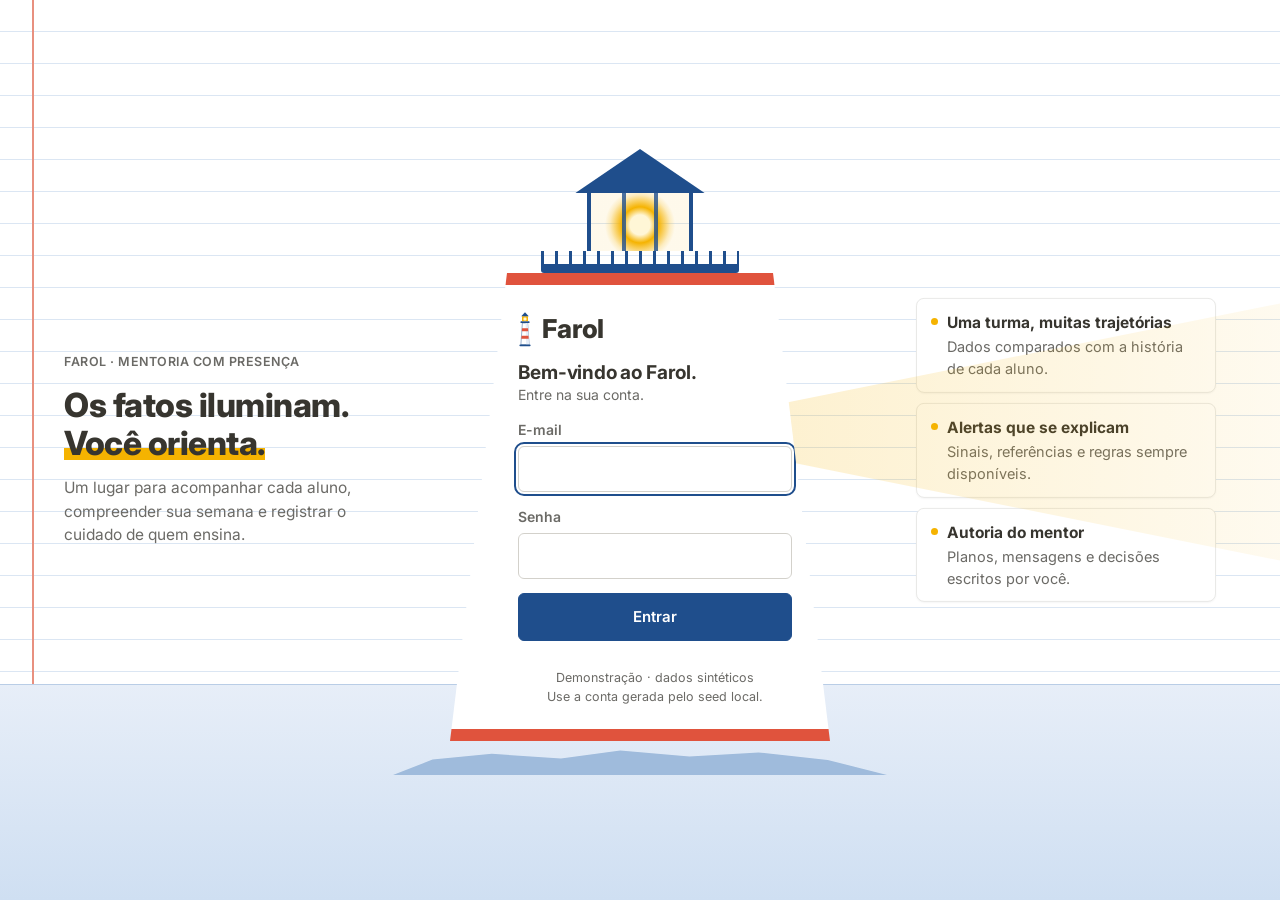
==== commit b14987d0: "feat: tema claro do design system, fila primeiro, triagem simplificada Co-Authored-By: Claude Sonnet" ====
--- a/index.html
+++ b/index.html
@@ -1,33 +1,33 @@
 <!doctype html>
-<html lang="pt-BR"><head><meta charset="utf-8"><meta name="viewport" content="width=device-width, initial-scale=1, viewport-fit=cover"><meta name="theme-color" content="#060d18"><title>Farol · Acompanhamento do Mentor</title><link rel="stylesheet" href="/assets/app.css"></head><body><svg width="0" height="0" style="position:absolute" aria-hidden="true">
+<html lang="pt-BR"><head><meta charset="utf-8"><meta name="viewport" content="width=device-width, initial-scale=1, viewport-fit=cover"><meta name="theme-color" content="#ffffff"><title>Farol · Acompanhamento do Mentor</title><link rel="preconnect" href="https://fonts.googleapis.com"><link rel="preconnect" href="https://fonts.gstatic.com" crossorigin><link rel="stylesheet" href="https://fonts.googleapis.com/css2?family=Inter:wght@400;500;600;700;800&display=swap"><link rel="stylesheet" href="/assets/app.css"></head><body><svg width="0" height="0" style="position:absolute" aria-hidden="true">
   <defs>
     <symbol id="i-refresh" viewBox="0 0 24 24"><g fill="none" stroke="currentColor" stroke-width="1.8" stroke-linecap="round" stroke-linejoin="round"><path d="M3 12a9 9 0 1 0 2.6-6.4L3 8"/><path d="M3 3v5h5"/></g></symbol>
     <symbol id="i-x" viewBox="0 0 24 24"><path d="M6 6l12 12M18 6L6 18" fill="none" stroke="currentColor" stroke-width="1.8" stroke-linecap="round"/></symbol>
     <symbol id="i-chev" viewBox="0 0 24 24"><path d="M9 6l6 6-6 6" fill="none" stroke="currentColor" stroke-width="1.8" stroke-linecap="round" stroke-linejoin="round"/></symbol>
     <symbol id="i-check" viewBox="0 0 24 24"><path d="M5 12.5l4.5 4.5L19 7.5" fill="none" stroke="currentColor" stroke-width="2" stroke-linecap="round" stroke-linejoin="round"/></symbol>
     <symbol id="logo" viewBox="6 0 36 96">
-      <path d="M17 32h14l4 58H13z" fill="#dfe6ef" stroke="#3d5679" stroke-width="1.2" stroke-linejoin="round"/>
-      <path d="M31 32l4 58h-8l-1.5-58z" fill="#c3cfdd"/>
-      <path d="M16 46h16l.5 8h-17zM14.7 66h18.6l.6 8H14.1z" fill="#b5452c"/>
-      <rect x="12" y="27" width="24" height="5" rx="1.5" fill="#3d5679"/>
-      <rect x="16" y="14" width="16" height="13" fill="#f4b54f"/>
-      <rect x="20" y="17" width="8" height="8" rx="1.5" fill="#fff3d6"/>
-      <path d="M14 14h20L24 3z" fill="#3d5679"/>
-      <rect x="9" y="89" width="30" height="5" rx="2.5" fill="#3d5679"/>
+      <path d="M17 32h14l4 58H13z" fill="#ffffff" stroke="#1f4e8c" stroke-width="1.2" stroke-linejoin="round"/>
+      <path d="M31 32l4 58h-8l-1.5-58z" fill="#e7eef8"/>
+      <path d="M16 46h16l.5 8h-17zM14.7 66h18.6l.6 8H14.1z" fill="#e0533d"/>
+      <rect x="12" y="27" width="24" height="5" rx="1.5" fill="#1f4e8c"/>
+      <rect x="16" y="14" width="16" height="13" fill="#f5b301"/>
+      <rect x="20" y="17" width="8" height="8" rx="1.5" fill="#fff6d6"/>
+      <path d="M14 14h20L24 3z" fill="#1f4e8c"/>
+      <rect x="9" y="89" width="30" height="5" rx="2.5" fill="#1f4e8c"/>
     </symbol>
     <symbol id="house" viewBox="0 0 80 200">
-      <path d="M29 44h22l7 146H22z" fill="#dfe6ef"/>
-      <path d="M51 44l7 146H44l-2-146z" fill="#c3cfdd"/>
-      <path d="M27.7 72h24.6l.6 12H27.1zM25.9 108h28.2l.6 12H25.3zM24.1 144h31.8l.6 12H23.5z" fill="#b5452c"/>
-      <rect x="35" y="174" width="10" height="16" rx="5" fill="#2b3f5e"/>
-      <rect x="21" y="38" width="38" height="7" rx="2" fill="#2b3f5e"/>
-      <path d="M23 38v-5M30 38v-5M37 38v-5M43 38v-5M50 38v-5M57 38v-5M22 33h36" stroke="#2b3f5e" stroke-width="1.6" stroke-linecap="round"/>
-      <rect x="29" y="16" width="22" height="17" fill="#f4b54f"/>
-      <rect x="35" y="19" width="10" height="11" rx="2" fill="#fff3d6"/>
-      <path d="M29 16v17M51 16v17M36.3 16v17M43.7 16v17" stroke="#2b3f5e" stroke-width="1.8"/>
-      <path d="M25 17h30L40 5z" fill="#2b3f5e"/>
-      <circle cx="40" cy="4" r="2" fill="#2b3f5e"/>
-      <path d="M6 196c12-9 56-9 68 0" stroke="#1b2c46" stroke-width="10" stroke-linecap="round" fill="none"/>
+      <path d="M29 44h22l7 146H22z" fill="#ffffff"/>
+      <path d="M51 44l7 146H44l-2-146z" fill="#e7eef8"/>
+      <path d="M27.7 72h24.6l.6 12H27.1zM25.9 108h28.2l.6 12H25.3zM24.1 144h31.8l.6 12H23.5z" fill="#e0533d"/>
+      <rect x="35" y="174" width="10" height="16" rx="5" fill="#1f4e8c"/>
+      <rect x="21" y="38" width="38" height="7" rx="2" fill="#1f4e8c"/>
+      <path d="M23 38v-5M30 38v-5M37 38v-5M43 38v-5M50 38v-5M57 38v-5M22 33h36" stroke="#1f4e8c" stroke-width="1.6" stroke-linecap="round"/>
+      <rect x="29" y="16" width="22" height="17" fill="#f5b301"/>
+      <rect x="35" y="19" width="10" height="11" rx="2" fill="#fff6d6"/>
+      <path d="M29 16v17M51 16v17M36.3 16v17M43.7 16v17" stroke="#1f4e8c" stroke-width="1.8"/>
+      <path d="M25 17h30L40 5z" fill="#1f4e8c"/>
+      <circle cx="40" cy="4" r="2" fill="#1f4e8c"/>
+      <path d="M6 196c12-9 56-9 68 0" stroke="#9fbbdc" stroke-width="10" stroke-linecap="round" fill="none"/>
     </symbol>
   </defs>
 </svg>
--- a/assets/app.css
+++ b/assets/app.css
@@ -1,28 +1,27 @@
 
 /* Identidade visual do protótipo. A varredura é decorativa; dados e níveis vêm da API. */
+/* Design system Farol: tema claro estilo Notion. Os nomes antigos viram apelidos dos tokens novos. */
 :root {
-  --night: #060d18;
-  --sea: #0b1729;
-  --panel: #102039;
-  --panel-2: #152a48;
-  --line: #22395b;
-  --ink: #e7edf5;
-  --muted: #8ea0b7;
-  --dim: #4a5d78;
-  --beam: #f4b54f;
-  --beam-glow: rgba(244, 181, 79, .35);
-  --warn: #f2875a;
-  --warn-bg: rgba(242, 135, 90, .14);
-  --amber-bg: rgba(244, 181, 79, .13);
-  --ok: #6fcaa0;
-  --f-display: "Bricolage Grotesque", "Segoe UI", system-ui, sans-serif;
-  --f-body: "Atkinson Hyperlegible", "Segoe UI", system-ui, sans-serif;
-  --f-mono: var(--f-body);
-  color-scheme: dark;
+  --bg: #ffffff; --bg-soft: #f7f6f3; --bg-hover: #efeeeb;
+  --line: #e9e9e7; --line-strong: #d3d1cb;
+  --ink: #37352f; --muted: #6b6a66; --dim: #8a8883;
+  --brand: #1f4e8c; --brand-soft: #e7eef8; --beam: #f5b301;
+  --blue: #0b6e99; --blue-bg: #ddebf1;
+  --green: #0f7b6c; --green-bg: #ddedea;
+  --yellow: #8a5a00; --yellow-bg: #fbf3db; --yellow-line: #e8c15a;
+  --red: #c4432b; --red-bg: #fbe4e0; --red-line: #e8907f;
+  --f-body: "Inter", ui-sans-serif, -apple-system, "Segoe UI", system-ui, sans-serif;
+  --shadow: 0 1px 2px rgba(15,15,15,.06), 0 4px 14px rgba(15,15,15,.06);
+  /* apelidos dos nomes anteriores */
+  --night: var(--bg); --sea: var(--bg); --panel: var(--bg); --panel-2: var(--bg-soft);
+  --beam-glow: rgba(245,179,1,.35);
+  --warn: var(--red); --warn-bg: var(--red-bg); --amber-bg: var(--yellow-bg); --ok: var(--green);
+  --f-display: var(--f-body); --f-mono: var(--f-body);
+  color-scheme: light;
 }
 * { box-sizing: border-box; }
 html, body { height: 100%; }
-body { background: var(--night); color: var(--ink); font-family: var(--f-body); font-size: 15px; line-height: 1.5; }
+body { -webkit-font-smoothing: antialiased; background: var(--bg); color: var(--ink); font-family: var(--f-body); font-size: 15px; line-height: 1.5; }
 h1, h2, h3 { font-family: var(--f-display); margin: 0; line-height: 1.15; text-wrap: balance; }
 p { margin: 0; }
 button { font: inherit; color: inherit; cursor: pointer; }
@@ -278,3 +277,160 @@
 
 /* Containers must shrink around tables and long evidence on narrow screens. */
 body{margin:0}.panelbox,.box,.pane,.split>*,.board>*,.admin-grid>*{min-width:0}.meta{grid-template-columns:minmax(0,.8fr) minmax(0,1.2fr)}.overdue{color:var(--warn);background:var(--warn-bg)}.pane:focus-visible{outline:2px solid var(--beam);outline-offset:3px}.drawer .section-head{flex-wrap:wrap}.form[aria-busy="true"] .form-status{color:var(--beam)}
+
+
+/* ======================================================================
+   Design system Farol (claro). Camada visual: não altera estrutura nem regras.
+   ====================================================================== */
+h1,h2,h3{letter-spacing:-.01em}
+.greet h1{font-weight:800}.sea-head h2,.alerts-head h2,.panelbox h2{font-weight:700}.drawer-head h2{font-weight:800}
+button:focus-visible,input:focus-visible,select:focus-visible,textarea:focus-visible,a:focus-visible,summary:focus-visible,label:focus-within{outline:2px solid var(--brand);outline-offset:2px}
+.composer textarea:focus{outline-color:var(--brand)}
+a{color:var(--brand)}
+.mono,.hint,.muted{color:var(--muted)}
+.eyebrow{color:var(--muted)!important;font-size:12.5px!important;font-weight:600;letter-spacing:.04em}
+
+/* botões */
+.btn-primary,.btn-sm.solid{background:var(--brand);color:#fff;border:1px solid var(--brand);border-radius:6px;font-weight:600;min-height:44px;touch-action:manipulation;transition:background .15s}
+.btn-sm.solid{font-size:14px}
+.btn-primary:hover,.btn-sm.solid:hover{background:#17407a;border-color:#17407a}
+.btn-primary:active,.btn-sm.solid:active{transform:translateY(1px)}
+.btn-ghost,.btn-sm{background:var(--bg);border:1px solid var(--line-strong);border-radius:6px;color:var(--ink);font-size:14px;font-weight:500;min-height:44px;padding:8px 14px;touch-action:manipulation;transition:background .15s}
+.btn-sm{padding:8px 14px}
+.btn-ghost:hover,.btn-sm:hover{background:var(--bg-hover);border-color:var(--line-strong);color:var(--ink)}
+button:disabled{opacity:.6;cursor:not-allowed}
+
+/* campos */
+.field label{font-size:14px;font-weight:600;color:var(--muted)}
+.field input,.search,.select,.composer textarea,.tools input,.tools select,.form .field input,.form .field textarea,.form .field select{background:var(--bg);border:1px solid var(--line-strong);border-radius:6px;color:var(--ink);font-size:16px;min-height:44px}
+.composer textarea,.form textarea{min-height:110px}
+.field input:hover,.search:hover,.select:hover,.composer textarea:hover,.tools input:hover,.tools select:hover,.form .field input:hover,.form .field textarea:hover,.form .field select:hover{border-color:var(--dim)}
+.tools .field label{font-size:14px}.check input{accent-color:var(--brand)}
+.form-error{color:var(--red)}.form-status{color:var(--green)}.form-status.error{color:var(--red)}
+
+/* topbar */
+.topbar{background:rgba(255,255,255,.88);border-bottom:1px solid var(--line)}
+.topbar a.brand{color:var(--ink)}
+.brand span{font-weight:800;font-size:20px}
+.brand svg{width:30px;height:38px}
+.avatar{background:var(--brand-soft);color:var(--brand)}
+.role-label{background:var(--bg-soft);border-color:var(--line);color:var(--muted);font-weight:600}
+.demo-banner{background:var(--bg-soft);color:var(--muted);border-bottom:1px solid var(--line);font-size:12px}
+.skip-link{background:var(--brand);color:#fff}
+.boot{color:var(--brand)}
+.mrow:hover{background:var(--bg-soft)}
+
+/* stats e níveis */
+.sb{background:var(--bg);border-color:var(--line);border-radius:999px}
+button.sb{min-height:36px}button.sb:hover{border-color:var(--line-strong);background:var(--bg-hover)}
+.sb[aria-pressed="true"]{background:var(--ink);border-color:var(--ink);color:#fff}.sb[aria-pressed="true"] b{color:#fff}
+.sb.warn b{color:var(--red)}
+.d-p{background:var(--red)}.d-a{background:var(--beam)}.d-o{background:var(--blue)}.d-k{background:var(--green)}
+.lvl{background:var(--yellow-bg);color:var(--yellow);border-radius:4px;font-size:12.5px;font-weight:600}
+.lvl.prio,.overdue{background:var(--red-bg);color:var(--red)}
+.lvl.obs{color:var(--blue);background:var(--blue-bg)}
+.lvl.ok{color:var(--green);background:var(--green-bg)}
+.lvl.unknown,.st-muted,.label{color:var(--muted);background:var(--bg-soft)}
+.st-ctx{color:var(--yellow);background:var(--yellow-bg)}
+.k-note{color:var(--brand)}.k-fb{color:var(--green)}.k-warn{color:var(--red)}
+.ctx b,.pend .ctx-line b{color:var(--yellow)}
+.stat strong{font-weight:800;font-variant-numeric:tabular-nums}
+
+/* painel da turma: sem céu noturno */
+.sea{background:var(--bg);border:1px solid var(--line);border-radius:10px;box-shadow:0 1px 2px rgba(15,15,15,.04)}
+.sweep{background:linear-gradient(90deg,rgba(245,179,1,.16),transparent)}
+.login-ray{background:linear-gradient(90deg,rgba(245,179,1,.22),transparent)}
+.shade{background:rgba(243,248,255,.92)}
+.beam{mix-blend-mode:multiply}
+.tile{background:var(--bg);border:1px solid var(--line);border-radius:8px}
+.tile:hover{background:var(--bg-soft)}
+.tile .dot{background:var(--dim)}
+.tile.seen.obs{background:var(--blue-bg);border-color:#c3dbe7}.tile.seen.obs .dot{background:var(--blue)}
+.tile.lit{background:var(--yellow-bg);border-color:var(--yellow-line)}
+.tile.lit .avatar{background:var(--beam);color:#37352f}
+.tile.lit.prio{background:var(--red-bg);border-color:var(--red-line)}
+.tile.lit.prio .avatar{background:var(--red);color:#fff}
+.tile.lit.prio .dot{background:var(--red)}
+.tile.lit:hover{box-shadow:var(--shadow)}
+.tile.unknown{border-color:var(--line-strong)}
+.tile .tile-status{color:var(--muted);font-size:12px}
+
+/* cards de ação */
+.card,.box,.panelbox,.metric,.fb-list,details{background:var(--bg);border:1px solid var(--line);border-radius:8px}
+.panelbox{border-radius:10px}
+.card{border-left:4px solid var(--beam);box-shadow:0 1px 2px rgba(15,15,15,.04)}
+.card.prio{border-color:var(--line);border-left-color:var(--red)}
+.card-top .avatar{background:var(--brand-soft)}
+.chip{background:var(--bg-soft);border:1px solid var(--line);border-radius:4px}
+.evidence-line{color:var(--muted)}
+.scan-state{font-family:var(--f-body);font-size:13px;font-weight:600;color:var(--brand);background:var(--brand-soft);border-radius:999px;padding:3px 12px}
+.empty{background:var(--bg-soft);border:1px dashed var(--line-strong);border-radius:8px}
+.note-ok,.sent,.toast{background:var(--green-bg);color:#0b5c50;border-radius:8px}
+.toast{border:1px solid var(--green);box-shadow:var(--shadow)}
+.toast.error,.page-error{background:var(--red-bg);border-color:var(--red-line);color:var(--red)}
+.error-banner{background:var(--red-bg);color:var(--red)}
+.saving,.form[aria-busy="true"] .form-status{color:var(--brand)}
+.privacy{background:var(--yellow-bg);border-left-color:var(--beam)}
+.fb.new{background:var(--yellow-bg)}
+.notification.unread{border-left-color:var(--beam)}
+
+/* abas */
+.tabs [role="tab"][aria-selected="true"]{border-bottom-color:var(--brand);color:var(--ink)}
+.tabs [role="tab"]{min-height:44px}
+.tabs .count{background:var(--bg-soft)}
+.drawer .tabs,.drawer-head{background:var(--bg)}
+
+/* tabelas e listas */
+.ctable th{font-weight:600}
+.mentor-link:hover{text-decoration-color:var(--brand)}
+.mrow:hover td.chev{color:var(--brand)}
+.history-bar,.history-column i{background:var(--brand)}
+.version{background:var(--bg);border-radius:6px}.version[aria-pressed=true]{border-color:var(--brand);background:var(--brand-soft)}
+.why-row .pts{color:var(--yellow);background:var(--yellow-bg);border-radius:4px;padding:1px 8px;align-self:center}
+
+/* ficha (drawer) */
+.scrim{background:rgba(15,15,15,.35)}
+.drawer{background:var(--bg);border-left:1px solid var(--line);box-shadow:-8px 0 30px rgba(15,15,15,.12);overscroll-behavior:contain}
+.drawer-head .avatar{background:var(--beam);color:#37352f}
+.drawer-head .x{min-width:44px;min-height:44px;border-color:var(--line-strong);background:var(--bg);border-radius:6px}
+.drawer-head .x:hover{background:var(--bg-hover)}
+.box h3{font-size:16px}
+
+/* login: caderno pautado e mar claro */
+.night{background:var(--bg)}
+.scene{background:repeating-linear-gradient(180deg,transparent 0 31px,#dbe6f3 31px 32px),linear-gradient(90deg,transparent 0 calc(5vw + 8px),transparent 0),#fff}
+.scene::before{content:"";position:absolute;top:0;bottom:0;left:max(12px,2.5vw);width:2px;background:var(--red-line)}
+.stars{display:none}
+.scene-sea{background:linear-gradient(180deg,#e7eef8,#cfdff2);border-top:1px solid #b9cde6}
+.scene-copy h2 em{font-style:normal;color:var(--ink);background:linear-gradient(180deg,transparent 62%,var(--beam) 62% 92%,transparent 92%)}
+.scene-copy p,.scene-copy li{color:var(--muted)}
+.scene-copy li::before{background:var(--beam)}
+.scene-copy.right li{background:#fff;border:1px solid var(--line);border-radius:8px;padding:12px 14px 12px 30px;box-shadow:0 1px 2px rgba(15,15,15,.04)}
+.scene-copy.right li::before{left:14px;top:19px}
+.scene-copy.right ul{gap:10px}
+.login{--stone:#fff;--stone-2:#fff;--stone-ink:var(--ink);--brick:#e0533d;--iron:var(--brand)}
+.tower{border:0;filter:drop-shadow(0 6px 18px rgba(15,15,15,.14))}
+.tower .tag,.tower .field label,.tower .login-foot{color:var(--muted)}
+.tower .field input{border-color:var(--line-strong);color:var(--ink);padding:10px 12px}
+.lamproom{background:linear-gradient(90deg,transparent 32%,rgba(31,78,140,.8) 32% 36%,transparent 36% 64%,rgba(31,78,140,.8) 64% 68%,transparent 68%),radial-gradient(circle at 50% 55%,#fff6d6 0 10px,#f5b301 18px,rgba(245,179,1,.25) 30px,rgba(245,179,1,.08) 60%)}
+.rocks{background:#9fbbdc}
+.login-foot{color:var(--muted)}
+
+/* fila de acompanhamento em primeiro plano */
+.board{grid-template-columns:minmax(0,1fr) minmax(0,1.35fr)}
+.evidence-line{font-size:14.5px;color:var(--ink)}
+@media(max-width:1100px){.board{grid-template-columns:1fr}}
+
+/* triagem simplificada: o essencial primeiro, o técnico recolhido */
+.greet{align-items:baseline}.greet h1{font-size:clamp(26px,3vw,34px)}.status-line{color:var(--muted);font-size:13.5px}
+.step{margin:4px 0 0;font-size:16px;font-weight:700}
+.why-simple{list-style:none;margin:0;padding:0;display:grid;gap:10px}
+.why-simple li{display:grid;gap:2px;padding:10px 12px;background:var(--bg-soft);border:1px solid var(--line);border-radius:8px}
+.why-simple span{font-size:14.5px}.why-simple small{color:var(--muted);font-size:13px}
+details.tech,details.past{border:0;padding:0}details.tech>summary,details.past>summary{min-height:44px;display:flex;align-items:center;color:var(--brand);font-weight:600;font-size:14px}
+details.past{border-top:1px solid var(--line);padding-top:4px}
+
+/* painel enxuto */
+.statistics{gap:24px;padding:4px 0;border-block:0}.stat strong{font-size:24px}.stat span{font-size:13.5px}
+details.more{border:0;padding:0}details.more>summary{min-height:44px;display:flex;align-items:center;color:var(--brand);font-weight:600;font-size:14px}
+details.more[open]>summary{margin-bottom:8px}
